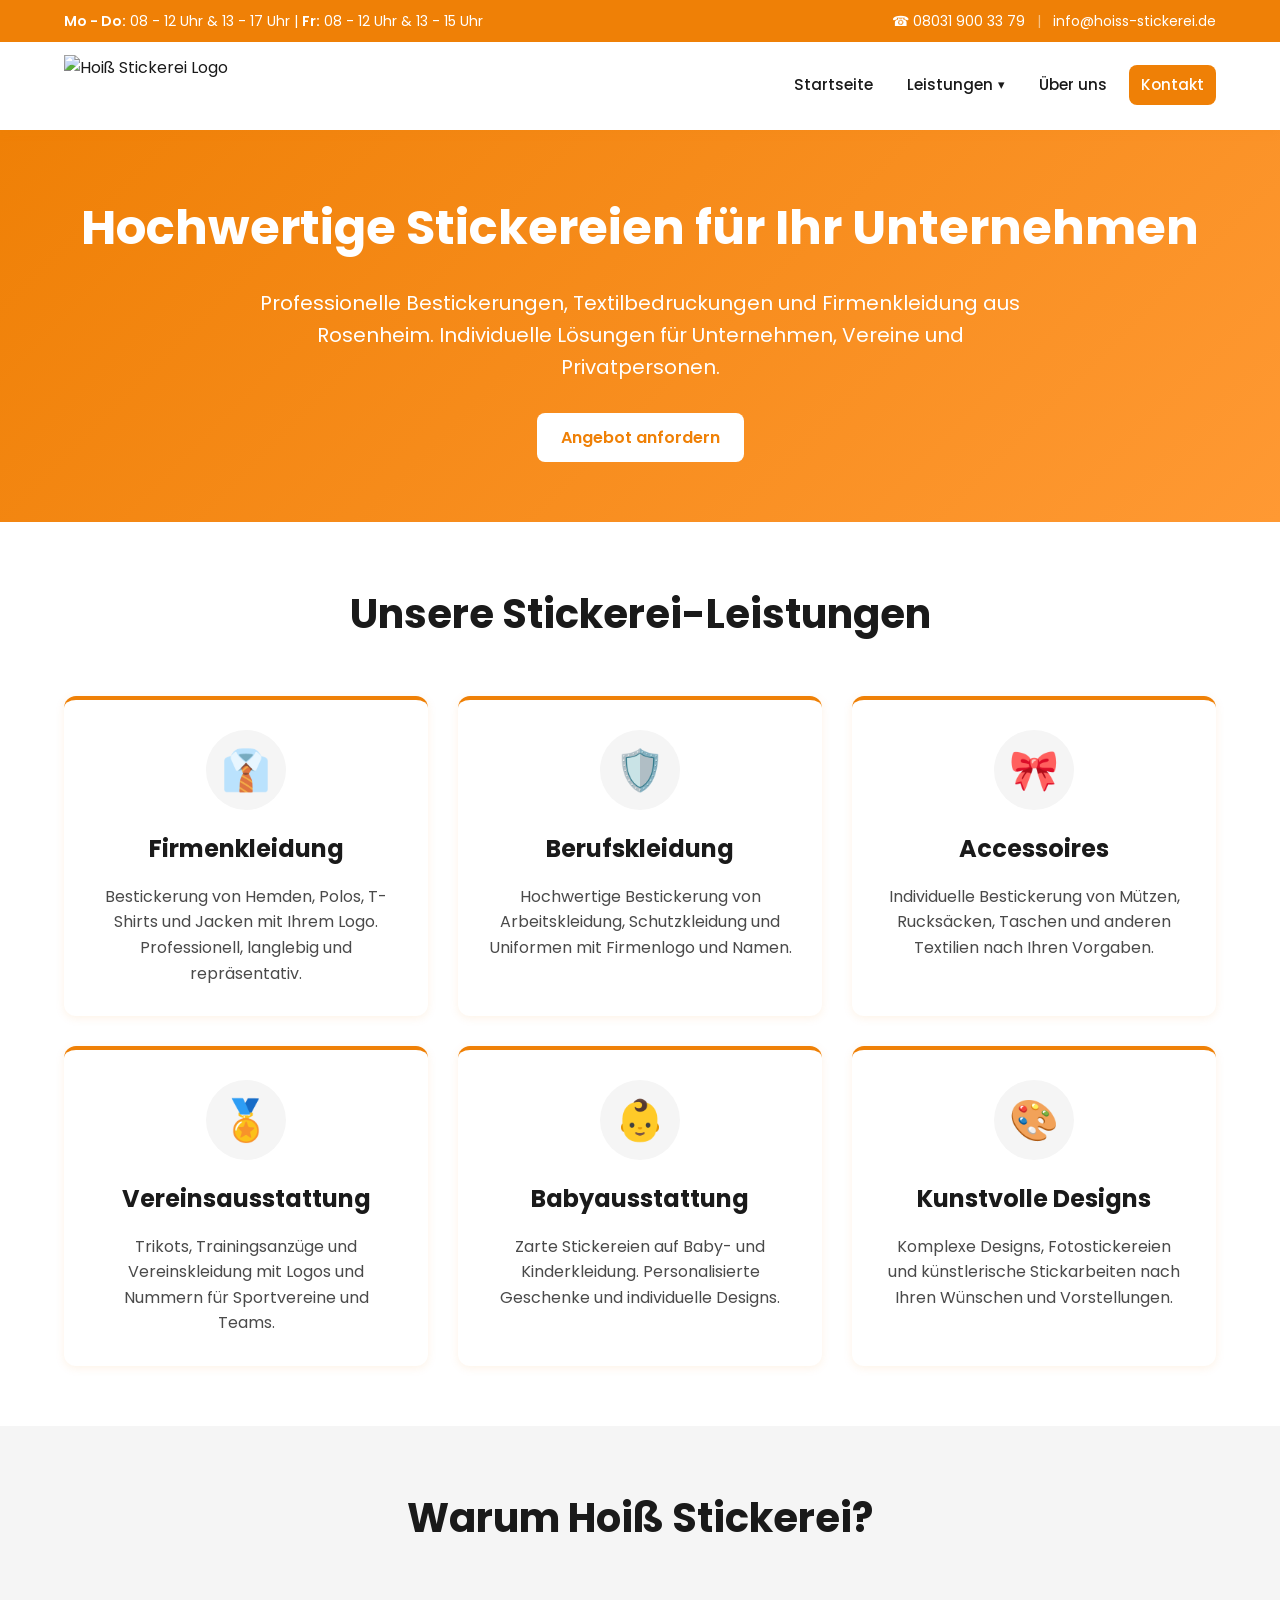
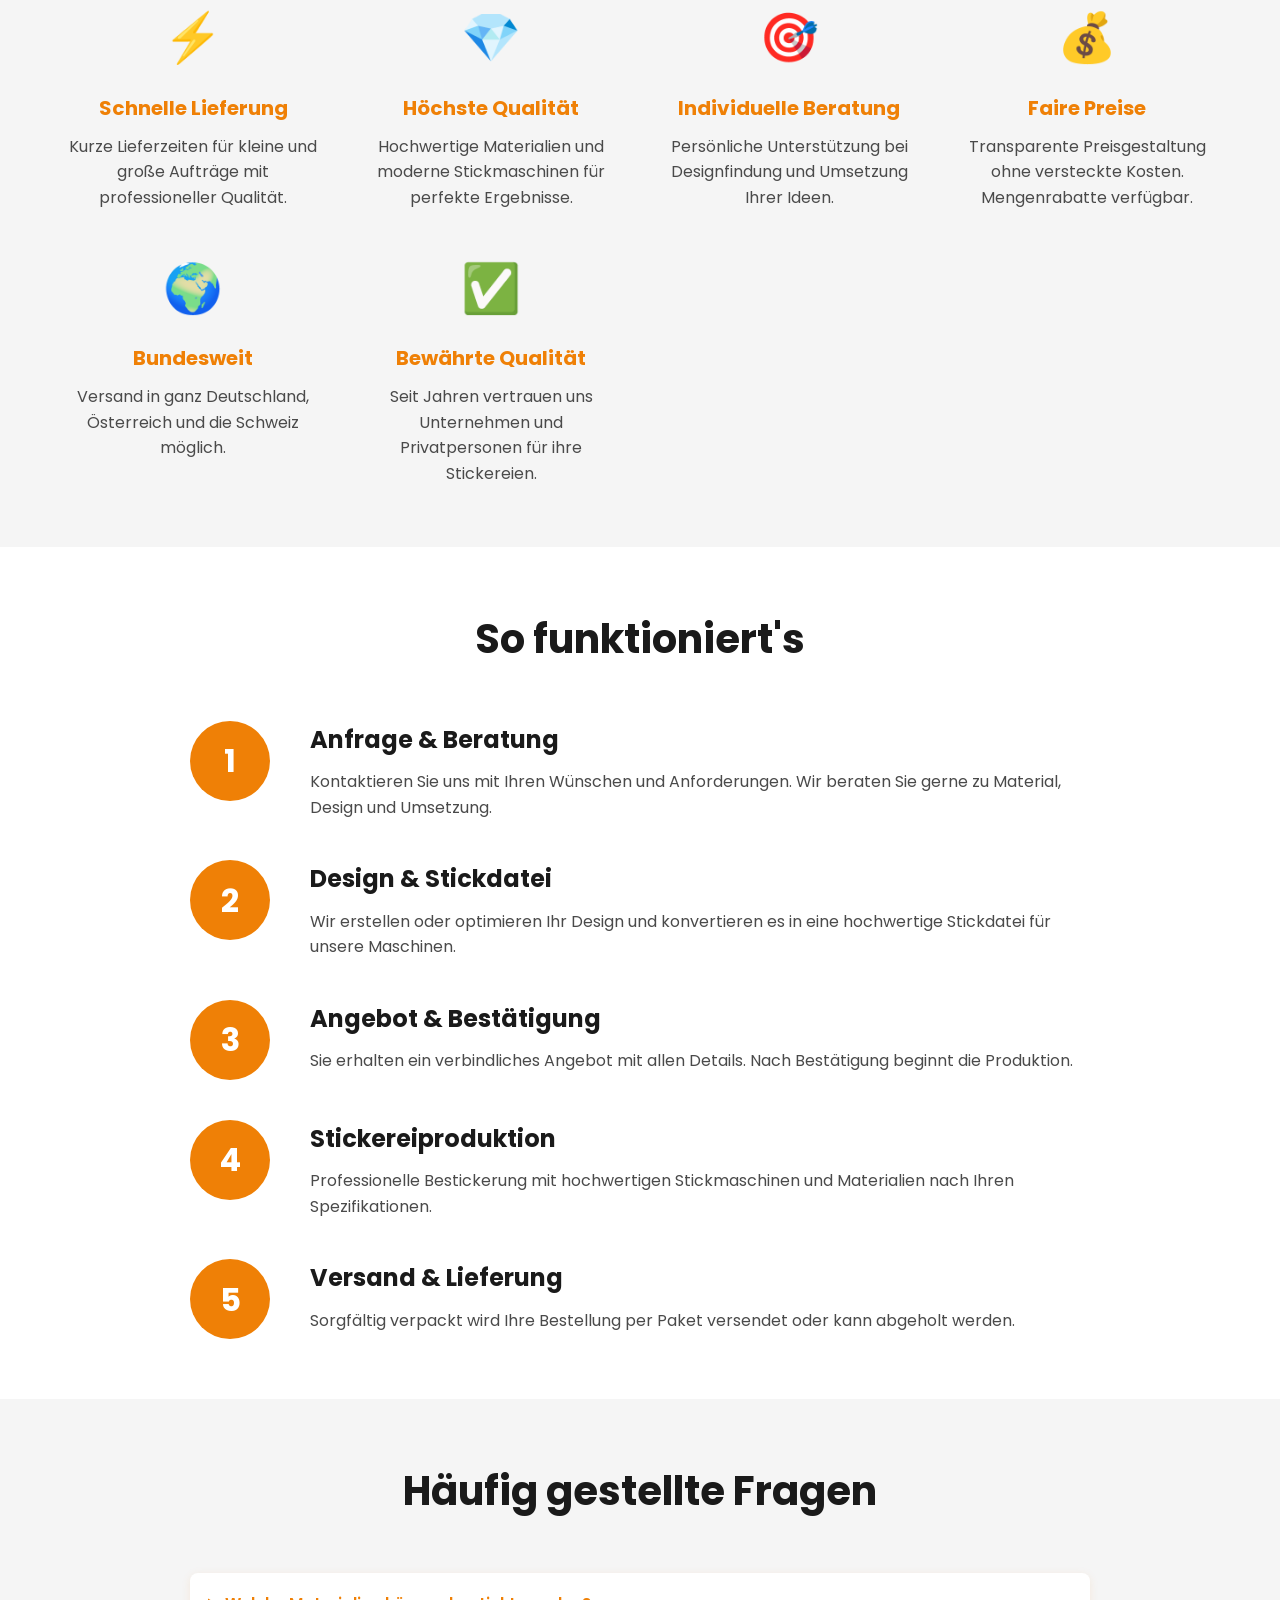
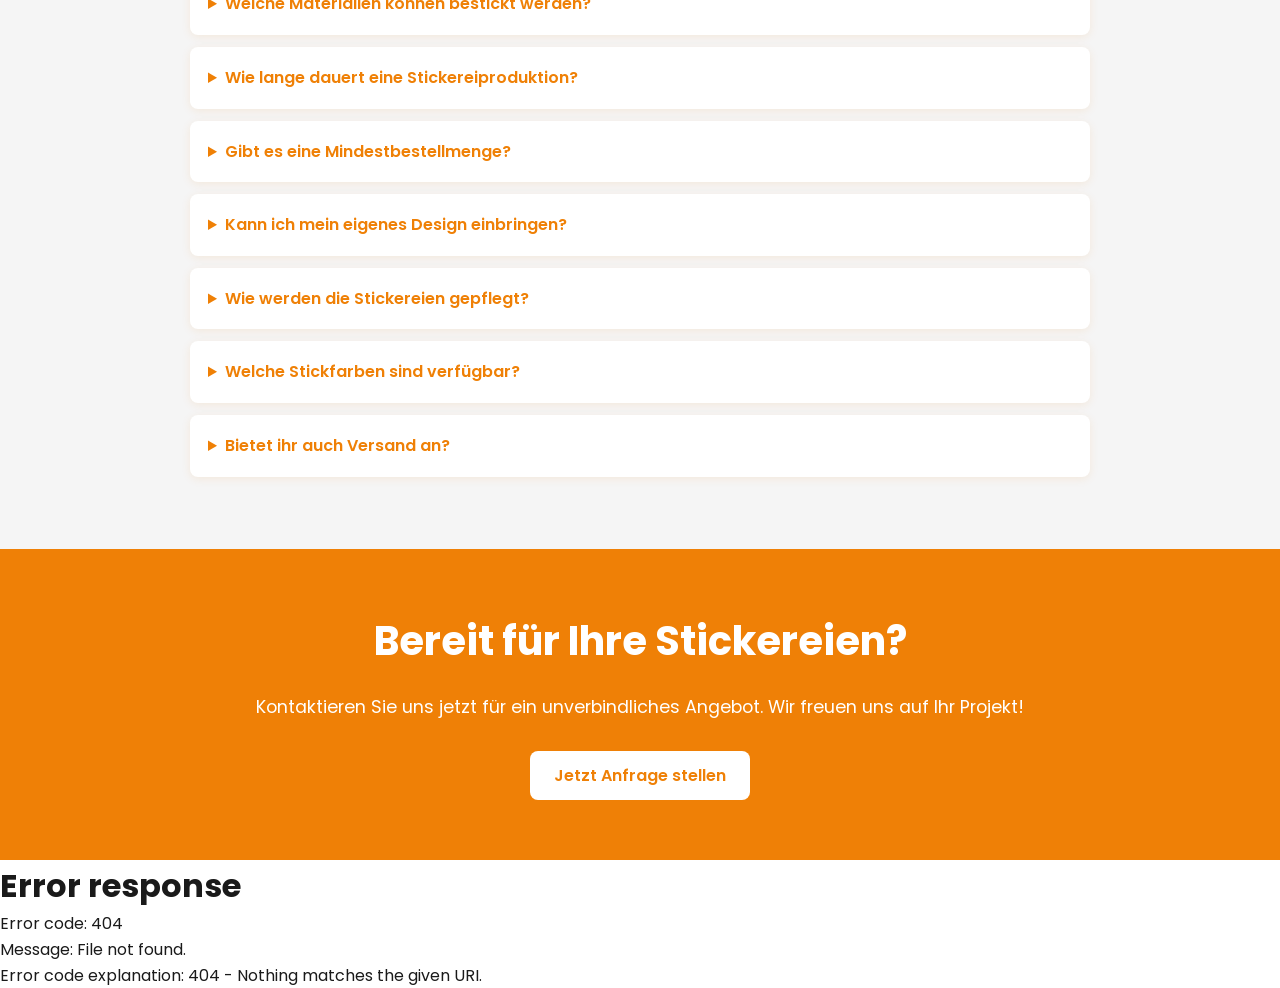
==== index.html @ 477a5ae6 "Add files via upload" ====
<!DOCTYPE html>
<html lang="de">
<head>
    <meta charset="UTF-8">
    <meta name="viewport" content="width=device-width, initial-scale=1.0">
    <meta name="description" content="Hoiß Stickerei - Professionelle Stickereien, Bedruckungen und Textilwerbung in Rosenheim. Individuelle Bestickerungen für Unternehmen, Vereine und Privatpersonen.">
    <meta name="keywords" content="Stickerei, Bestickerung, Textilwerbung, Stickmaschine, Rosenheim, Firmenkleidung, Berufskleidung, Arbeitskleidung">
    <meta name="author" content="Hoiß Stickerei">
    <meta name="robots" content="index, follow">
    <meta property="og:title" content="Hoiß Stickerei - Hochwertige Stickereien und Textilwerbung">
    <meta property="og:description" content="Professionelle Bestickerungen und Textilbedruckungen für Unternehmen und Privatpersonen in Rosenheim.">
    <meta property="og:image" content="https://www.hoiss-stickerei.de/img/og-image.jpg">
    <meta property="og:url" content="https://www.hoiss-stickerei.de/">
    <meta property="og:type" content="website">
    <meta name="twitter:card" content="summary_large_image">
    <meta name="twitter:title" content="Hoiß Stickerei - Hochwertige Stickereien">
    <meta name="twitter:description" content="Professionelle Bestickerungen für Unternehmen und Privatpersonen.">
    <meta name="google-site-verification" content="">
    <title>Hoiß Stickerei - Professionelle Bestickerungen &amp; Textilwerbung | Rosenheim</title>
    <link rel="canonical" href="https://www.hoiss-stickerei.de/">
    <link rel="icon" type="image/x-icon" href="img/favicon.ico">
    <link rel="stylesheet" href="styles.css">
    <link rel="sitemap" type="application/xml" href="sitemap.xml">
    
    <!-- Schema.org Markup -->
    <script type="application/ld+json">
    {
        "@context": "https://schema.org",
        "@type": "LocalBusiness",
        "name": "Hoiß Stickerei",
        "image": "https://www.hoiss-stickerei.de/img/logo.png",
        "description": "Professionelle Stickereien und Textilwerbung in Rosenheim",
        "url": "https://www.hoiss-stickerei.de",
        "telephone": "+498031900337**",
        "address": {
            "@type": "PostalAddress",
            "streetAddress": "Innstraße XX",
            "addressLocality": "Rosenheim",
            "postalCode": "83022",
            "addressCountry": "DE"
        },
        "areaServed": ["DE", "AT", "CH"],
        "priceRange": "$$",
        "openingHoursSpecification": [
            {
                "@type": "OpeningHoursSpecification",
                "dayOfWeek": ["Monday", "Tuesday", "Wednesday", "Thursday"],
                "opens": "08:00",
                "closes": "17:00"
            },
            {
                "@type": "OpeningHoursSpecification",
                "dayOfWeek": "Friday",
                "opens": "08:00",
                "closes": "15:00"
            }
        ]
    }
    </script>
</head>
<body>
    <div id="header-placeholder"></div>

    <main>
        <!-- Hero Section -->
        <section class="hero" style="background: linear-gradient(135deg, var(--color-primary) 0%, #ff9933 100%); color: white; padding: 60px 20px; text-align: center;">
            <div class="container">
                <h1 style="font-size: 3rem; margin-bottom: 20px; font-weight: 700;">Hochwertige Stickereien für Ihr Unternehmen</h1>
                <p style="font-size: 1.25rem; margin-bottom: 30px; max-width: 800px; margin-left: auto; margin-right: auto;">Professionelle Bestickerungen, Textilbedruckungen und Firmenkleidung aus Rosenheim. Individuelle Lösungen für Unternehmen, Vereine und Privatpersonen.</p>
                <a href="/kontakt" class="btn btn-primary btn-large" style="background: white; color: var(--color-primary); border: none;">Angebot anfordern</a>
            </div>
        </section>

        <!-- Leistungen Übersicht -->
        <section class="services-section" style="padding: 60px 20px; background: var(--color-bg-white);">
            <div class="container">
                <h2 class="section-heading" style="text-align: center; margin-bottom: 50px; font-size: 2.5rem;">Unsere Stickerei-Leistungen</h2>
                
                <div style="display: grid; grid-template-columns: repeat(auto-fit, minmax(300px, 1fr)); gap: 30px;">
                    <!-- Service Card 1 -->
                    <div style="background: var(--color-bg-white); padding: 30px; border-radius: var(--radius-lg); box-shadow: var(--shadow-sm); border-top: 4px solid var(--color-primary); text-align: center;">
                        <div style="width: 80px; height: 80px; background: var(--color-bg-light); border-radius: 50%; margin: 0 auto 20px; display: flex; align-items: center; justify-content: center;">
                            <span style="font-size: 2.5rem;">👔</span>
                        </div>
                        <h3 style="font-size: 1.5rem; margin-bottom: 15px; color: var(--color-text-dark);">Firmenkleidung</h3>
                        <p style="color: var(--color-text-medium); line-height: 1.6;">Bestickerung von Hemden, Polos, T-Shirts und Jacken mit Ihrem Logo. Professionell, langlebig und repräsentativ.</p>
                    </div>

                    <!-- Service Card 2 -->
                    <div style="background: var(--color-bg-white); padding: 30px; border-radius: var(--radius-lg); box-shadow: var(--shadow-sm); border-top: 4px solid var(--color-primary); text-align: center;">
                        <div style="width: 80px; height: 80px; background: var(--color-bg-light); border-radius: 50%; margin: 0 auto 20px; display: flex; align-items: center; justify-content: center;">
                            <span style="font-size: 2.5rem;">🛡️</span>
                        </div>
                        <h3 style="font-size: 1.5rem; margin-bottom: 15px; color: var(--color-text-dark);">Berufskleidung</h3>
                        <p style="color: var(--color-text-medium); line-height: 1.6;">Hochwertige Bestickerung von Arbeitskleidung, Schutzkleidung und Uniformen mit Firmenlogo und Namen.</p>
                    </div>

                    <!-- Service Card 3 -->
                    <div style="background: var(--color-bg-white); padding: 30px; border-radius: var(--radius-lg); box-shadow: var(--shadow-sm); border-top: 4px solid var(--color-primary); text-align: center;">
                        <div style="width: 80px; height: 80px; background: var(--color-bg-light); border-radius: 50%; margin: 0 auto 20px; display: flex; align-items: center; justify-content: center;">
                            <span style="font-size: 2.5rem;">🎀</span>
                        </div>
                        <h3 style="font-size: 1.5rem; margin-bottom: 15px; color: var(--color-text-dark);">Accessoires</h3>
                        <p style="color: var(--color-text-medium); line-height: 1.6;">Individuelle Bestickerung von Mützen, Rucksäcken, Taschen und anderen Textilien nach Ihren Vorgaben.</p>
                    </div>

                    <!-- Service Card 4 -->
                    <div style="background: var(--color-bg-white); padding: 30px; border-radius: var(--radius-lg); box-shadow: var(--shadow-sm); border-top: 4px solid var(--color-primary); text-align: center;">
                        <div style="width: 80px; height: 80px; background: var(--color-bg-light); border-radius: 50%; margin: 0 auto 20px; display: flex; align-items: center; justify-content: center;">
                            <span style="font-size: 2.5rem;">🏅</span>
                        </div>
                        <h3 style="font-size: 1.5rem; margin-bottom: 15px; color: var(--color-text-dark);">Vereinsausstattung</h3>
                        <p style="color: var(--color-text-medium); line-height: 1.6;">Trikots, Trainingsanzüge und Vereinskleidung mit Logos und Nummern für Sportvereine und Teams.</p>
                    </div>

                    <!-- Service Card 5 -->
                    <div style="background: var(--color-bg-white); padding: 30px; border-radius: var(--radius-lg); box-shadow: var(--shadow-sm); border-top: 4px solid var(--color-primary); text-align: center;">
                        <div style="width: 80px; height: 80px; background: var(--color-bg-light); border-radius: 50%; margin: 0 auto 20px; display: flex; align-items: center; justify-content: center;">
                            <span style="font-size: 2.5rem;">👶</span>
                        </div>
                        <h3 style="font-size: 1.5rem; margin-bottom: 15px; color: var(--color-text-dark);">Babyausstattung</h3>
                        <p style="color: var(--color-text-medium); line-height: 1.6;">Zarte Stickereien auf Baby- und Kinderkleidung. Personalisierte Geschenke und individuelle Designs.</p>
                    </div>

                    <!-- Service Card 6 -->
                    <div style="background: var(--color-bg-white); padding: 30px; border-radius: var(--radius-lg); box-shadow: var(--shadow-sm); border-top: 4px solid var(--color-primary); text-align: center;">
                        <div style="width: 80px; height: 80px; background: var(--color-bg-light); border-radius: 50%; margin: 0 auto 20px; display: flex; align-items: center; justify-content: center;">
                            <span style="font-size: 2.5rem;">🎨</span>
                        </div>
                        <h3 style="font-size: 1.5rem; margin-bottom: 15px; color: var(--color-text-dark);">Kunstvolle Designs</h3>
                        <p style="color: var(--color-text-medium); line-height: 1.6;">Komplexe Designs, Fotostickereien und künstlerische Stickarbeiten nach Ihren Wünschen und Vorstellungen.</p>
                    </div>
                </div>
            </div>
        </section>

        <!-- Vorteile Section -->
        <section style="padding: 60px 20px; background: var(--color-bg-light);">
            <div class="container">
                <h2 class="section-heading" style="text-align: center; margin-bottom: 50px; font-size: 2.5rem;">Warum Hoiß Stickerei?</h2>
                
                <div style="display: grid; grid-template-columns: repeat(auto-fit, minmax(250px, 1fr)); gap: 40px;">
                    <div style="text-align: center;">
                        <div style="font-size: 3rem; margin-bottom: 15px;">⚡</div>
                        <h3 style="font-size: 1.25rem; margin-bottom: 10px; color: var(--color-primary);">Schnelle Lieferung</h3>
                        <p style="color: var(--color-text-medium);">Kurze Lieferzeiten für kleine und große Aufträge mit professioneller Qualität.</p>
                    </div>
                    
                    <div style="text-align: center;">
                        <div style="font-size: 3rem; margin-bottom: 15px;">💎</div>
                        <h3 style="font-size: 1.25rem; margin-bottom: 10px; color: var(--color-primary);">Höchste Qualität</h3>
                        <p style="color: var(--color-text-medium);">Hochwertige Materialien und moderne Stickmaschinen für perfekte Ergebnisse.</p>
                    </div>
                    
                    <div style="text-align: center;">
                        <div style="font-size: 3rem; margin-bottom: 15px;">🎯</div>
                        <h3 style="font-size: 1.25rem; margin-bottom: 10px; color: var(--color-primary);">Individuelle Beratung</h3>
                        <p style="color: var(--color-text-medium);">Persönliche Unterstützung bei Designfindung und Umsetzung Ihrer Ideen.</p>
                    </div>
                    
                    <div style="text-align: center;">
                        <div style="font-size: 3rem; margin-bottom: 15px;">💰</div>
                        <h3 style="font-size: 1.25rem; margin-bottom: 10px; color: var(--color-primary);">Faire Preise</h3>
                        <p style="color: var(--color-text-medium);">Transparente Preisgestaltung ohne versteckte Kosten. Mengenrabatte verfügbar.</p>
                    </div>
                    
                    <div style="text-align: center;">
                        <div style="font-size: 3rem; margin-bottom: 15px;">🌍</div>
                        <h3 style="font-size: 1.25rem; margin-bottom: 10px; color: var(--color-primary);">Bundesweit</h3>
                        <p style="color: var(--color-text-medium);">Versand in ganz Deutschland, Österreich und die Schweiz möglich.</p>
                    </div>
                    
                    <div style="text-align: center;">
                        <div style="font-size: 3rem; margin-bottom: 15px;">✅</div>
                        <h3 style="font-size: 1.25rem; margin-bottom: 10px; color: var(--color-primary);">Bewährte Qualität</h3>
                        <p style="color: var(--color-text-medium);">Seit Jahren vertrauen uns Unternehmen und Privatpersonen für ihre Stickereien.</p>
                    </div>
                </div>
            </div>
        </section>

        <!-- Prozess / Ablauf -->
        <section style="padding: 60px 20px; background: white;">
            <div class="container">
                <h2 class="section-heading" style="text-align: center; margin-bottom: 50px; font-size: 2.5rem;">So funktioniert's</h2>
                
                <div style="max-width: 900px; margin: 0 auto;">
                    <div style="display: flex; gap: 40px; margin-bottom: 40px; align-items: flex-start;">
                        <div style="min-width: 80px;">
                            <div style="width: 80px; height: 80px; background: var(--color-primary); border-radius: 50%; display: flex; align-items: center; justify-content: center; color: white; font-size: 2rem; font-weight: bold;">1</div>
                        </div>
                        <div>
                            <h3 style="font-size: 1.5rem; margin-bottom: 10px; color: var(--color-text-dark);">Anfrage & Beratung</h3>
                            <p style="color: var(--color-text-medium); line-height: 1.6;">Kontaktieren Sie uns mit Ihren Wünschen und Anforderungen. Wir beraten Sie gerne zu Material, Design und Umsetzung.</p>
                        </div>
                    </div>

                    <div style="display: flex; gap: 40px; margin-bottom: 40px; align-items: flex-start;">
                        <div style="min-width: 80px;">
                            <div style="width: 80px; height: 80px; background: var(--color-primary); border-radius: 50%; display: flex; align-items: center; justify-content: center; color: white; font-size: 2rem; font-weight: bold;">2</div>
                        </div>
                        <div>
                            <h3 style="font-size: 1.5rem; margin-bottom: 10px; color: var(--color-text-dark);">Design & Stickdatei</h3>
                            <p style="color: var(--color-text-medium); line-height: 1.6;">Wir erstellen oder optimieren Ihr Design und konvertieren es in eine hochwertige Stickdatei für unsere Maschinen.</p>
                        </div>
                    </div>

                    <div style="display: flex; gap: 40px; margin-bottom: 40px; align-items: flex-start;">
                        <div style="min-width: 80px;">
                            <div style="width: 80px; height: 80px; background: var(--color-primary); border-radius: 50%; display: flex; align-items: center; justify-content: center; color: white; font-size: 2rem; font-weight: bold;">3</div>
                        </div>
                        <div>
                            <h3 style="font-size: 1.5rem; margin-bottom: 10px; color: var(--color-text-dark);">Angebot & Bestätigung</h3>
                            <p style="color: var(--color-text-medium); line-height: 1.6;">Sie erhalten ein verbindliches Angebot mit allen Details. Nach Bestätigung beginnt die Produktion.</p>
                        </div>
                    </div>

                    <div style="display: flex; gap: 40px; margin-bottom: 40px; align-items: flex-start;">
                        <div style="min-width: 80px;">
                            <div style="width: 80px; height: 80px; background: var(--color-primary); border-radius: 50%; display: flex; align-items: center; justify-content: center; color: white; font-size: 2rem; font-weight: bold;">4</div>
                        </div>
                        <div>
                            <h3 style="font-size: 1.5rem; margin-bottom: 10px; color: var(--color-text-dark);">Stickereiproduktion</h3>
                            <p style="color: var(--color-text-medium); line-height: 1.6;">Professionelle Bestickerung mit hochwertigen Stickmaschinen und Materialien nach Ihren Spezifikationen.</p>
                        </div>
                    </div>

                    <div style="display: flex; gap: 40px; align-items: flex-start;">
                        <div style="min-width: 80px;">
                            <div style="width: 80px; height: 80px; background: var(--color-primary); border-radius: 50%; display: flex; align-items: center; justify-content: center; color: white; font-size: 2rem; font-weight: bold;">5</div>
                        </div>
                        <div>
                            <h3 style="font-size: 1.5rem; margin-bottom: 10px; color: var(--color-text-dark);">Versand & Lieferung</h3>
                            <p style="color: var(--color-text-medium); line-height: 1.6;">Sorgfältig verpackt wird Ihre Bestellung per Paket versendet oder kann abgeholt werden.</p>
                        </div>
                    </div>
                </div>
            </div>
        </section>

        <!-- FAQ Section -->
        <section style="padding: 60px 20px; background: var(--color-bg-light);">
            <div class="container">
                <h2 class="section-heading" style="text-align: center; margin-bottom: 50px; font-size: 2.5rem;">Häufig gestellte Fragen</h2>
                
                <div style="max-width: 900px; margin: 0 auto;">
                    <details style="background: var(--color-bg-white); padding: 18px; margin-bottom: 12px; border-radius: var(--radius-md); box-shadow: var(--shadow-sm); cursor: pointer;">
                        <summary style="font-weight: 600; color: var(--color-primary); cursor: pointer;">Welche Materialien können bestickt werden?</summary>
                        <p style="margin-top: 12px; color: var(--color-text-medium); line-height: 1.6;">
                            Wir besticken fast alle Textilien: Baumwolle, Polyester, Mischgewebe, Fleece, Leder und vieles mehr. Kontaktieren Sie uns, wenn Sie ein spezielles Material haben.
                        </p>
                    </details>

                    <details style="background: var(--color-bg-white); padding: 18px; margin-bottom: 12px; border-radius: var(--radius-md); box-shadow: var(--shadow-sm); cursor: pointer;">
                        <summary style="font-weight: 600; color: var(--color-primary); cursor: pointer;">Wie lange dauert eine Stickereiproduktion?</summary>
                        <p style="margin-top: 12px; color: var(--color-text-medium); line-height: 1.6;">
                            Standard-Aufträge werden meist innerhalb von 5-10 Werktagen umgesetzt. Größere Aufträge mit speziellen Anforderungen können länger dauern. Wir informieren Sie über den genauen Zeitplan.
                        </p>
                    </details>

                    <details style="background: var(--color-bg-white); padding: 18px; margin-bottom: 12px; border-radius: var(--radius-md); box-shadow: var(--shadow-sm); cursor: pointer;">
                        <summary style="font-weight: 600; color: var(--color-primary); cursor: pointer;">Gibt es eine Mindestbestellmenge?</summary>
                        <p style="margin-top: 12px; color: var(--color-text-medium); line-height: 1.6;">
                            Nein, wir besticken auch kleine Aufträge ab 1 Stück. Bei größeren Mengen bieten wir natürlich Mengenrabatte.
                        </p>
                    </details>

                    <details style="background: var(--color-bg-white); padding: 18px; margin-bottom: 12px; border-radius: var(--radius-md); box-shadow: var(--shadow-sm); cursor: pointer;">
                        <summary style="font-weight: 600; color: var(--color-primary); cursor: pointer;">Kann ich mein eigenes Design einbringen?</summary>
                        <p style="margin-top: 12px; color: var(--color-text-medium); line-height: 1.6;">
                            Selbstverständlich! Sie können Ihre eigenen Designs als PNG, JPG oder PDF hochladen. Unser Team überprüft diese auf Stickbarkeit und optimiert sie falls nötig.
                        </p>
                    </details>

                    <details style="background: var(--color-bg-white); padding: 18px; margin-bottom: 12px; border-radius: var(--radius-md); box-shadow: var(--shadow-sm); cursor: pointer;">
                        <summary style="font-weight: 600; color: var(--color-primary); cursor: pointer;">Wie werden die Stickereien gepflegt?</summary>
                        <p style="margin-top: 12px; color: var(--color-text-medium); line-height: 1.6;">
                            Bestickte Kleidung kann normal gewaschen werden (30-40°C). Wir verwenden hochwertige Stickfäden, die langlebig und farbecht sind. Beachten Sie bitte die Pflegeetiketten.
                        </p>
                    </details>

                    <details style="background: var(--color-bg-white); padding: 18px; margin-bottom: 12px; border-radius: var(--radius-md); box-shadow: var(--shadow-sm); cursor: pointer;">
                        <summary style="font-weight: 600; color: var(--color-primary); cursor: pointer;">Welche Stickfarben sind verfügbar?</summary>
                        <p style="margin-top: 12px; color: var(--color-text-medium); line-height: 1.6;">
                            Wir haben eine große Auswahl an Stickfäden in vielen Farben. Genaue Farbmuster finden Sie in unserem Farbkatalog oder fragen Sie einfach an.
                        </p>
                    </details>

                    <details style="background: var(--color-bg-white); padding: 18px; margin-bottom: 12px; border-radius: var(--radius-md); box-shadow: var(--shadow-sm); cursor: pointer;">
                        <summary style="font-weight: 600; color: var(--color-primary); cursor: pointer;">Bietet ihr auch Versand an?</summary>
                        <p style="margin-top: 12px; color: var(--color-text-medium); line-height: 1.6;">
                            Ja, wir versenden bundesweit und auch ins europäische Ausland (Österreich, Schweiz). Die Versandkosten werden bei der Bestellung berechnet.
                        </p>
                    </details>
                </div>
            </div>
        </section>

        <!-- CTA Section -->
        <section style="background: var(--color-primary); color: white; padding: 60px 20px; text-align: center;">
            <div class="container">
                <h2 style="font-size: 2.5rem; margin-bottom: 20px;">Bereit für Ihre Stickereien?</h2>
                <p style="font-size: 1.1rem; margin-bottom: 30px; max-width: 800px; margin-left: auto; margin-right: auto;">Kontaktieren Sie uns jetzt für ein unverbindliches Angebot. Wir freuen uns auf Ihr Projekt!</p>
                <a href="/kontakt" class="btn btn-primary btn-large" style="background: white; color: var(--color-primary); border: none; display: inline-block;">Jetzt Anfrage stellen</a>
            </div>
        </section>
    </main>

    <div id="footer-placeholder"></div>

    <script src="main.js"></script>
</body>
</html>
---- styles.css ----
@import url('cookie-banner.css');
/* ========================================
   HOISS WERBETECHNIK - STYLESHEET (Orange Palette)
   ======================================== */
/* ========================================
   POPPINS FONT - LOCAL HOSTED
   Alle Gewichte: 300, 400, 500, 600, 700
   ======================================== */

/* Poppins Light (300) */
@font-face {
  font-display: swap;
  font-family: 'Poppins';
  font-style: normal;
  font-weight: 300;
  src: url('/fonts/poppins-v24-latin-300.woff2') format('woff2');
}

/* Poppins Regular (400) */
@font-face {
  font-display: swap;
  font-family: 'Poppins';
  font-style: normal;
  font-weight: 400;
  src: url('/fonts/poppins-v24-latin-400.woff2') format('woff2');
}

/* Poppins Medium (500) */
@font-face {
  font-display: swap;
  font-family: 'Poppins';
  font-style: normal;
  font-weight: 500;
  src: url('/fonts/poppins-v24-latin-500.woff2') format('woff2');
}

/* Poppins SemiBold (600) */
@font-face {
  font-display: swap;
  font-family: 'Poppins';
  font-style: normal;
  font-weight: 600;
  src: url('/fonts/poppins-v24-latin-600.woff2') format('woff2');
}

/* Poppins Bold (700) */
@font-face {
  font-display: swap;
  font-family: 'Poppins';
  font-style: normal;
  font-weight: 700;
  src: url('/fonts/poppins-v24-latin-700.woff2') format('woff2');
}
:root {
    /* Farben (Orange) */
    --color-primary: #ef8006;
    --color-primary-dark: #cc6f05;
    --color-primary-light: #ff9a33;
    --color-accent: #ffb347;
    --color-text-dark: #1a1a1a;
    --color-text-medium: #4a4a4a;
    --color-text-light: #6b6b6b;
    --color-bg-white: #ffffff;
    --color-bg-light: #f5f5f5;
    --color-border: #e0e0e0;

    /* Abstände */
    --spacing-xs: 0.5rem;
    --spacing-sm: 0.75rem;
    --spacing-md: 1.5rem;
    --spacing-lg: 2rem;
    --spacing-xl: 3rem;

    /* Typografie */
    --font-primary: 'Poppins', -apple-system, BlinkMacSystemFont, 'Segoe UI', sans-serif;
    --font-size-base: 16px;
    --line-height-base: 1.6;

    /* Übergänge */
    --transition-fast: 0.2s ease;
    --transition-normal: 0.3s ease;

    /* Border Radius */
    --radius-sm: 4px;
    --radius-md: 8px;
    --radius-lg: 12px;

    /* Schatten */
    --shadow-sm: 0 2px 10px rgba(239, 128, 6, 0.1);
    --shadow-md: 0 5px 20px rgba(239, 128, 6, 0.12);
    --shadow-lg: 0 15px 40px rgba(239, 128, 6, 0.18);
}

/* ========================================
   BASIC RESET & DEFAULTS
   ======================================== */

*, *::before, *::after {
    margin: 0;
    padding: 0;
    box-sizing: border-box;
}

html {
    scroll-behavior: smooth;
    font-size: var(--font-size-base);
}

body {
    font-family: var(--font-primary);
    color: var(--color-text-dark);
    line-height: var(--line-height-base);
    background-color: var(--color-bg-white);
    overflow-x: hidden;
    padding-top: 130px; /* Top-Bar (~40px) + Header (~90px) */
}

.hero-section {
    margin-top: 0 !important;
    padding-top: 0;
    position: relative;
}

img {
    max-width: 100%;
    height: auto;
    display: block;
}

a {
    text-decoration: none;
    color: inherit;
    transition: color var(--transition-fast);
}

.container {
    width: 100%;
    max-width: 1200px;
    margin: 0 auto;
    padding: 0 var(--spacing-md);
}
.site-header .container,
.top-bar .container {
    padding-top: 0;
    padding-bottom: 0;
}

.skip-link {
    position: absolute;
    top: -100px;
    left: 0;
    background: var(--color-primary);
    color: white;
    padding: var(--spacing-sm);
    z-index: 10000;
}

.skip-link:focus {
    top: 0;
}
/* ========================================
   TOP BAR
   ======================================== */

.top-bar {
    background: var(--color-primary);
    color: white;
    font-size: 0.875rem;
    padding: 10px 0;
    width: 100%;
    position: fixed;
    top: 0;
    left: 0;
    right: 0;
    z-index: 1001;
}

.top-bar-content {
    display: flex;
    justify-content: space-between;
    align-items: center;
    gap: var(--spacing-md);
}

.top-bar-text {
    line-height: 1.2;
}

.top-bar-text strong {
    font-weight: 600;
}

.top-bar-contact {
    display: flex;
    align-items: center;
    gap: var(--spacing-sm);
}

.top-bar-separator {
    color: rgba(255, 255, 255, 0.5);
}

.top-bar-link {
    color: white;
    text-decoration: none;
    transition: opacity var(--transition-fast);
}

.top-bar-link:hover {
    opacity: 0.8;
}

/* ========================================
   HEADER & NAVIGATION
   ======================================== */

.site-header {
    background: var(--color-bg-white);
    box-shadow: var(--shadow-sm);
    position: fixed;
    top: 40px; /* Höhe der Top-Bar */
    left: 0;
    right: 0;
    width: 100%;
    z-index: 1000;
}

.site-header.scrolled {
    box-shadow: var(--shadow-md);
}

.main-nav {
    display: flex;
    justify-content: space-between;
    align-items: center;
    padding: 15px var(--spacing-md);
    min-height: 90px;
}
.main-nav ul {
    list-style: none !important;
    padding-left: 0;
}

.logo-link {
    display: flex;
    align-items: center;
}

.logo-img {
    height: 60px;
    width: auto;
}

.nav-toggle {
    display: none;
    flex-direction: column;
    gap: 5px;
    background: transparent;
    border: none;
    cursor: pointer;
    padding: 8px;
}

.nav-toggle-bar {
    width: 25px;
    height: 3px;
    background: var(--color-text-dark);
    border-radius: 2px;
    transition: all var(--transition-normal);
}

.nav-menu {
    display: flex;
    list-style: none;
    gap: 10px;
    align-items: center;
    margin: 0;
    padding: 0;
}

.nav-item {
    position: relative;
}

.nav-link {
    font-weight: 500;
    font-size: 0.95rem;
    color: var(--color-text-dark);
    padding: 8px 12px;
    display: flex;
    align-items: center;
    white-space: nowrap;
    text-decoration: none;
    transition: color var(--transition-fast);
}

.nav-link:hover {
    color: var(--color-primary);
}

/* Dropdown */
.nav-dropdown {
    position: relative;
}

.nav-dropdown-toggle {
    display: flex;
    align-items: center;
    gap: 5px;
}

.dropdown-icon {
    font-size: 0.8rem;
    transition: transform var(--transition-fast);
}

.nav-dropdown:hover .dropdown-icon {
    transform: rotate(180deg);
}

.nav-dropdown-menu {
    position: absolute;
    top: 100%;
    left: 0;
    background: var(--color-bg-white);
    list-style: none;
    padding: 10px 0;
    margin-top: 5px;
    border-radius: var(--radius-md);
    box-shadow: var(--shadow-md);
    opacity: 0;
    visibility: hidden;
    transform: translateY(-10px);
    transition: all var(--transition-normal);
    min-width: 220px;
    z-index: 100;
}

.nav-dropdown:hover .nav-dropdown-menu {
    opacity: 1;
    visibility: visible;
    transform: translateY(0);
}

.nav-dropdown-link {
    display: block;
    padding: 10px 20px;
    color: var(--color-text-dark);
    font-weight: 500;
    text-decoration: none;
    transition: all var(--transition-fast);
}

.nav-dropdown-link:hover {
    background: var(--color-bg-light);
    color: var(--color-primary);
}

.external-icon {
    font-size: 0.8rem;
    margin-left: 3px;
}

.nav-link-cta {
    background: var(--color-primary);
    color: white !important;
    border-radius: var(--radius-md);
}

.nav-link-cta:hover {
    background: var(--color-primary-dark);
}

/* ========================================
   RESPONSIVE NAVIGATION
   ======================================== */

@media (max-width: 992px) {
    .top-bar-content {
        flex-direction: column;
        gap: 5px;
        padding: 5px 0;
    }

    .top-bar {
        font-size: 0.75rem;
        padding: 8px 0;
    }

    .site-header {
        top: 50px; /* Top-Bar ist höher auf Tablet */
    }

    .nav-toggle {
        display: flex;
    }

    .nav-menu {
        position: fixed;
        top: 140px; /* Top-Bar (50px) + Header (90px) */
        left: -100%;
        width: 100%;
        height: calc(100vh - 140px);
        background: var(--color-bg-white);
        flex-direction: column;
        align-items: flex-start;
        padding: 20px;
        gap: 0;
        transition: left var(--transition-normal);
        overflow-y: auto;
        box-shadow: var(--shadow-lg);
    }

    .nav-menu.active {
        left: 0;
    }

    .nav-item {
        width: 100%;
        border-bottom: 1px solid var(--color-border);
        padding: 10px 0;
    }

    .nav-link {
        width: 100%;
        font-size: 1.1rem;
    }

    .nav-dropdown-menu {
        position: static;
        opacity: 1;
        visibility: visible;
        transform: none;
        box-shadow: none;
        background: var(--color-bg-light);
        margin-top: 10px;
        max-height: 0;
        overflow: hidden;
        transition: max-height var(--transition-normal);
    }

    .nav-dropdown-toggle[aria-expanded="true"] + .nav-dropdown-menu {
        max-height: 500px;
    }

    .nav-toggle.active .nav-toggle-bar:nth-child(1) {
        transform: rotate(45deg) translate(7px, 7px);
    }

    .nav-toggle.active .nav-toggle-bar:nth-child(2) {
        opacity: 0;
    }

    .nav-toggle.active .nav-toggle-bar:nth-child(3) {
        transform: rotate(-45deg) translate(7px, -7px);
    }
}

@media (max-width: 576px) {
    .top-bar-text {
        display: none;
    }

    .top-bar-contact a[href^="mailto"],
    .top-bar-separator {
        display: none;
    }

    .top-bar {
        padding: 8px 0;
    }

    .site-header {
        top: 32px; /* Top-Bar ist schmaler (nur Telefon) */
    }

    .logo-img {
        height: 50px;
    }

    .nav-menu {
        top: 122px; /* Top-Bar (32px) + Header (90px) */
        height: calc(100vh - 122px);
    }
}

/* ========================================
   HERO SECTION
   ======================================== */

.hero-section {
    position: relative;
    min-height: 75vh;
    display: flex;
    align-items: center;
    justify-content: center;
    margin-top: 100px; /* Angepasst von 80px auf 100px */
    overflow: hidden;
    background: linear-gradient(135deg, var(--color-primary) 0%, var(--color-primary-dark) 100%);
}

.hero-bg {
    position: absolute;
    top: 0;
    left: 0;
    width: 100%;
    height: 100%;
    object-fit: cover;
    z-index: 0;
}

.hero-section::before {
    content: '';
    position: absolute;
    inset: 0;
    background-image: radial-gradient(circle at 20% 50%, rgba(255,255,255,0.1) 0%, transparent 50%),
                      radial-gradient(circle at 80% 80%, rgba(255,255,255,0.1) 0%, transparent 50%);
    animation: float 20s ease-in-out infinite;
    z-index: 1;
}

@keyframes float {
    0%, 100% { transform: translate(0, 0); }
    50% { transform: translate(20px, 20px); }
}

.hero-overlay {
    position: absolute;
    inset: 0;
    background: rgba(0, 0, 0, 0.5);
    z-index: 1;
}

.hero-content {
    position: relative;
    z-index: 2;
    text-align: center;
    color: white;
    padding: var(--spacing-md);
}

.hero-title {
    font-size: clamp(1.6rem, 5vw, 3.6rem); /* Mindestgröße von 2.2rem auf 1.6rem reduziert */
    font-weight: 700;
    margin-bottom: var(--spacing-xs);
    text-shadow: 2px 2px 8px rgba(0, 0, 0, 0.5);
    word-wrap: break-word; /* Backup falls doch zu lang */
    overflow-wrap: break-word;
}

.hero-subtitle {
    font-size: clamp(0.95rem, 2.5vw, 1.6rem); /* Mindestgröße von 1.1rem auf 0.95rem reduziert */
    font-weight: 300;
    margin-bottom: var(--spacing-lg);
    text-shadow: 1px 1px 6px rgba(0, 0, 0, 0.5);
    word-wrap: break-word;
    overflow-wrap: break-word;
}

.hero-content {
    position: relative;
    z-index: 2;
    text-align: center;
    color: white;
    padding: var(--spacing-md) var(--spacing-lg); /* Mehr seitliches Padding */
}

@media (max-width: 380px) {
    .hero-title {
        font-size: clamp(1.4rem, 5vw, 3.6rem); /* Noch kleiner auf sehr schmalen Displays */
    }

    .hero-content {
        padding: var(--spacing-sm) var(--spacing-md);
    }
}

/* ========================================
   BUTTONS
   ======================================== */

.btn {
    display: inline-block;
    padding: var(--spacing-sm) var(--spacing-md);
    font-weight: 600;
    font-size: 1rem;
    border-radius: var(--radius-md);
    cursor: pointer;
    transition: all var(--transition-normal);
    border: 2px solid transparent;
    text-align: center;
}

.btn-primary {
    background: var(--color-bg-white);
    color: var(--color-primary);
}

.btn-primary:hover {
    background: var(--color-accent);
    color: var(--color-bg-white);
    border-color: var(--color-accent);
    transform: translateY(-2px);
    box-shadow: 0 10px 30px rgba(0, 0, 0, 0.25);
}

.btn-full {
    width: 100%;
}

/* ========================================
   SECTION HEADINGS
   ======================================== */

.section-heading {
    font-size: clamp(1.4rem, 3vw, 2.5rem);
    font-weight: 700;
    color: var(--color-text-dark);
    margin-bottom: var(--spacing-md);
    word-wrap: break-word;
    overflow-wrap: break-word;
}

.section-subheading {
    font-size: clamp(1rem, 2vw, 1.6rem); /* Statt 1.2rem */
    font-weight: 600;
    color: var(--color-primary);
    margin-bottom: var(--spacing-sm);
    word-wrap: break-word;
    overflow-wrap: break-word;
}

/* Größerer Abstand nach "Unsere Leistungen" */
.section-heading-spacing {
    margin-bottom: var(--spacing-lg);
}

/* ========================================
   SERVICES
   ======================================== */

.services-section {
    padding: var(--spacing-xl) 0;
    background: var(--color-bg-white);
}

.services-grid {
    display: grid;
    grid-template-columns: repeat(auto-fit, minmax(300px, 1fr));
    gap: var(--spacing-md);
    margin-top: var(--spacing-md);
}

.service-card {
    background: var(--color-bg-white);
    border-radius: var(--radius-lg);
    box-shadow: var(--shadow-md);
    transition: all var(--transition-normal);
    border: 1px solid var(--color-border);
    overflow: hidden;
}

.service-card:hover {
    transform: translateY(-8px);
    box-shadow: var(--shadow-lg);
    border-color: var(--color-primary);
}

.service-image {
    width: 100%;
    height: 220px;
    object-fit: cover;
}

.service-content {
    padding: var(--spacing-md);
    text-align: center;
}

.service-title {
    font-size: clamp(1.1rem, 2.5vw, 1.3rem); /* Responsive */
    font-weight: 600;
    color: var(--color-text-dark);
    margin-bottom: var(--spacing-xs);
    line-height: 1.25;
    word-wrap: break-word;
    overflow-wrap: break-word;
}
}

.service-description {
    color: var(--color-text-medium);
    margin-bottom: var(--spacing-sm);
    line-height: 1.6;
    text-align: left;
}

.service-link {
    color: var(--color-primary);
    font-weight: 600;
    display: inline-flex;
    align-items: center;
    gap: 5px;
}

.service-link:hover {
    gap: 10px;
    color: var(--color-accent);
}

/* ========================================
   ABOUT - LINKSBÜNDIG ÜBER GESAMTE BREITE
   ======================================== */

.about-section {
    padding: var(--spacing-xl) 0;
    background: var(--color-bg-light);
}

/* Linksbündige Überschriften */
.about-heading-left {
    text-align: left;
}

.about-subheading-left {
    text-align: left;
}

/* Text über gesamte Breite, linksbündig */
.about-text-full {
    width: 100%;
    max-width: 100%;
    text-align: left;
}

.about-text-full p {
    color: var(--color-text-medium);
    margin-bottom: var(--spacing-sm);
    font-size: 1rem;
    line-height: 1.7;
}

/* Features */
.about-features {
    display: grid;
    grid-template-columns: repeat(auto-fit, minmax(280px, 1fr));
    gap: var(--spacing-md);
    margin-top: var(--spacing-lg);
}

.feature-box {
    display: flex;
    gap: var(--spacing-sm);
    align-items: flex-start;
    background: var(--color-bg-white);
    padding: var(--spacing-md);
    border-radius: var(--radius-md);
    box-shadow: var(--shadow-sm);
    transition: all var(--transition-normal);
}

.feature-box:hover {
    transform: translateX(6px);
    box-shadow: var(--shadow-md);
}

.feature-icon {
    width: 40px;
    height: 40px;
    background: linear-gradient(135deg, var(--color-primary), var(--color-accent));
    color: white;
    border-radius: 50%;
    display: flex;
    align-items: center;
    justify-content: center;
    font-weight: 700;
    font-size: 1.1rem;
    flex-shrink: 0;
}

.feature-icon-svg {
    width: 60px;
    height: 60px;
    background: var(--color-primary);
    color: white;
    border-radius: 50%;
    display: flex;
    align-items: center;
    justify-content: center;
    flex-shrink: 0;
}



.feature-title {
    font-size: 1.1rem;
    font-weight: 600;
    color: var(--color-text-dark);
    margin-bottom: var(--spacing-xs);
}

.feature-text {
    color: var(--color-text-medium);
    font-size: 0.95rem;
}

/* ========================================
   GALLERY - LINKSBÜNDIG
   ======================================== */

.gallery-section {
    padding: var(--spacing-xl) 0;
    background: var(--color-bg-white);
}

/* Linksbündige Überschrift */
.gallery-heading-left {
    text-align: left;
}

.gallery-intro {
    color: var(--color-text-medium);
    font-size: 1.05rem;
    margin-bottom: var(--spacing-lg);
}

/* Linksbündiger Intro-Text */
.gallery-intro-left {
    text-align: left;
}

.gallery-grid {
    display: grid;
    grid-template-columns: repeat(auto-fit, minmax(300px, 1fr));
    gap: var(--spacing-md);
}

.gallery-item {
    position: relative;
    overflow: hidden;
    border-radius: var(--radius-lg);
    box-shadow: var(--shadow-md);
    transition: all var(--transition-normal);
}

.gallery-item:hover {
    transform: translateY(-4px);
    box-shadow: var(--shadow-lg);
}

.gallery-img {
    width: 100%;
    height: 300px;
    object-fit: cover;
    transition: transform var(--transition-normal);
}

.gallery-item:hover .gallery-img {
    transform: scale(1.04);
}

/* ========================================
   SERVICES DETAIL
   ======================================== */

.services-detail-section {
    padding: var(--spacing-xl) 0;
    background: var(--color-bg-light);
}

/* Größerer Abstand vor der Section */
.services-detail-spacing {
    padding-top: calc(var(--spacing-xl) + var(--spacing-lg));
}

.services-list {
    display: grid;
    grid-template-columns: repeat(auto-fit, minmax(280px, 1fr));
    gap: var(--spacing-md);
}

.service-item {
    background: var(--color-bg-white);
    padding: var(--spacing-md);
    border-radius: var(--radius-md);
    border-left: 4px solid var(--color-primary);
    transition: all var(--transition-normal);
}

.service-item:hover {
    box-shadow: var(--shadow-md);
    transform: translateX(5px);
    border-left-width: 6px;
}

.service-item-title {
    font-size: 1.15rem;
    font-weight: 600;
    color: var(--color-primary);
    margin-bottom: var(--spacing-xs);
}

.service-item-title a {
    color: var(--color-primary);
}

.service-item-title a:hover {
    color: var(--color-accent);
}

.service-item-text {
    color: var(--color-text-medium);
    font-size: 0.95rem;
}

/* Regionen-Info mit größeren Abständen davor */
.region-info {
    margin-top: calc(var(--spacing-xl) + var(--spacing-md));
    padding-top: var(--spacing-lg);
    border-top: 1px solid var(--color-border);
}

/* ========================================
   CONTACT
   ======================================== */

.contact-section {
    padding: var(--spacing-xl) 0;
    background: var(--color-bg-white);
}

.contact-grid {
    display: grid;
    grid-template-columns: 1fr 1fr;
    gap: var(--spacing-lg);
    margin-top: var(--spacing-lg);
}

.contact-heading {
    font-size: 1.7rem;
    font-weight: 700;
    color: var(--color-text-dark);
    margin-bottom: var(--spacing-xs);
}

.contact-subheading {
    font-size: 1.15rem;
    font-weight: 600;
    color: var(--color-primary);
    margin-bottom: var(--spacing-md);
}

.contact-details {
    display: flex;
    flex-direction: column;
    gap: var(--spacing-md);
}

.contact-label {
    font-size: 1rem;
    font-weight: 600;
    color: var(--color-text-dark);
    margin-bottom: var(--spacing-xs);
}

.contact-value {
    color: var(--color-text-medium);
    line-height: 1.6;
}

.contact-value a {
    color: var(--color-primary);
}

.contact-value a:hover {
    color: var(--color-accent);
}

/* Contact Form */
.contact-form {
    display: flex;
    flex-direction: column;
    gap: var(--spacing-sm);
}

.form-group {
    display: flex;
    flex-direction: column;
}

.form-label {
    font-size: 0.9rem;
    font-weight: 500;
    color: var(--color-text-dark);
    margin-bottom: 0.35rem;
}

.required {
    color: var(--color-primary);
}

.form-input,
.form-textarea {
    padding: var(--spacing-xs) var(--spacing-sm);
    border: 1px solid var(--color-border);
    border-radius: var(--radius-sm);
    font-family: var(--font-primary);
    font-size: 0.95rem;
    transition: border-color var(--transition-fast);
}

.form-input:focus,
.form-textarea:focus {
    outline: none;
    border-color: var(--color-primary);
    box-shadow: 0 0 0 3px rgba(239, 128, 6, 0.1);
}

.form-checkbox-label {
    display: flex;
    align-items: flex-start;
    gap: var(--spacing-xs);
    font-size: 0.9rem;
    color: var(--color-text-medium);
    cursor: pointer;
}

.form-checkbox {
    margin-top: 3px;
    cursor: pointer;
}
.captcha-question {
    background-color: #f0f0f0;
    padding: 12px;
    border-radius: 4px;
    margin-bottom: 8px;
    font-weight: bold;
    color: var(--color-primary);
}
/* ========================================
   FOOTER STYLING
   ======================================== */

.site-footer {
    background: var(--color-text-dark);
    color: #ffffff;
    padding: var(--spacing-xl) 0 var(--spacing-md);
    /* margin-top: var(--spacing-xl); ← Entfernt! */
}

.footer-content {
    display: grid;
    grid-template-columns: 1.3fr 1fr 1fr; /* Ausgewogene Verteilung */
    gap: var(--spacing-xl);
    margin-bottom: var(--spacing-lg);
    align-items: start; /* Alle Spalten beginnen oben */
}

/* Footer Logo Spalte */
.footer-col-logo {
    padding-right: var(--spacing-sm);
}

.footer-logo {
    max-width: 220px;
    height: auto;
    margin-bottom: var(--spacing-md);
    filter: brightness(0) invert(1); /* Macht dunkle Logos weiß */
}

/* Falls Logo bereits hell ist: */
.footer-logo.light {
    filter: none;
}

.footer-col h4 {
    color: var(--color-primary);
    font-size: 1rem;
    font-weight: 600;
    margin-bottom: var(--spacing-md);
    text-transform: uppercase;
    letter-spacing: 0.5px;
    border-bottom: 2px solid var(--color-primary);
    padding-bottom: var(--spacing-xs);
    display: inline-block;
}

.footer-col p {
    color: #cccccc;
    line-height: 1.7;
    margin-bottom: var(--spacing-sm);
    font-size: 0.9rem;
}

.footer-col ul {
    list-style: none;
    padding: 0;
    margin: 0;
}

.footer-col ul li {
    margin-bottom: var(--spacing-xs);
    color: #cccccc;
    line-height: 1.8;
    font-size: 0.9rem;
}

.footer-col ul li strong {
    color: #ffffff;
}

.footer-col ul li a {
    color: #cccccc;
    text-decoration: none;
    transition: all var(--transition-fast);
    display: inline-block;
}

.footer-col ul li a:hover {
    color: var(--color-primary);
    padding-left: 5px;
}

.footer-bottom {
    border-top: 1px solid rgba(255, 255, 255, 0.1);
    padding-top: var(--spacing-md);
    text-align: center;
    color: #999999;
    font-size: 0.85rem;
}

/* Responsive Footer */
@media (max-width: 1200px) {
    .footer-content {
        grid-template-columns: 1.2fr 1fr 1fr; /* 3 Spalten */
        gap: var(--spacing-lg);
    }

    /* Rechtliches in die zweite Zeile */
    .footer-col:last-child {
        grid-column: 1 / -1;
        display: flex;
        justify-content: center;
        text-align: center;
    }

    .footer-col:last-child ul {
        display: flex;
        gap: var(--spacing-lg);
    }

    .footer-col:last-child h4 {
        display: none;
    }
}

/* Responsive Footer */
@media (max-width: 1200px) {
    .footer-content {
        grid-template-columns: 1.2fr 1fr 1fr; /* 3 Spalten */
        gap: var(--spacing-lg);
    }

    /* Rechtliches in die zweite Zeile */
    .footer-col:last-child {
        grid-column: 1 / -1;
        display: flex;
        justify-content: center;
        text-align: center;
    }

    .footer-col:last-child ul {
        display: flex;
        gap: var(--spacing-lg);
    }

    .footer-col:last-child h4 {
        display: none;
    }
}

@media (max-width: 768px) {
    .footer-content {
        grid-template-columns: 1fr 1fr; /* 2 Spalten */
        gap: var(--spacing-lg);
    }

    .footer-col-logo {
        grid-column: 1 / -1; /* Logo nimmt volle Breite */
        text-align: center;
        padding-right: 0;
    }

    .footer-logo {
        max-width: 200px;
        margin: 0 auto var(--spacing-md);
    }

    /* Leistungen auf Tablet/Mobile ausblenden */
    .footer-col:nth-child(2) {
        display: none;
    }

    /* Kontakt & Rechtliches nebeneinander */
    .footer-col:nth-child(3) {
        grid-column: 1;
    }

    .footer-col:last-child {
        grid-column: 2;
        text-align: left;
    }

    .footer-col:last-child ul {
        display: block;
    }
}

@media (max-width: 576px) {
    .footer-content {
        grid-template-columns: 1fr; /* 1 Spalte */
        gap: var(--spacing-md);
        text-align: center;
    }

    .site-footer {
        padding: var(--spacing-lg) 0 var(--spacing-md);
    }

    .footer-col h4 {
        font-size: 0.95rem;
        margin: 0 auto var(--spacing-md);
    }

    .footer-logo {
        max-width: 180px;
    }

    /* Leistungen ausgeblendet */
    .footer-col:nth-child(2) {
        display: none;
    }

    /* Kontakt & Rechtliches zentriert untereinander */
    .footer-col:nth-child(3),
    .footer-col:last-child {
        grid-column: 1;
        text-align: center;
    }

    .footer-col ul {
        text-align: center;
    }

    .footer-col:last-child ul {
        flex-direction: column;
        gap: var(--spacing-xs);
    }
}
/* Mobile */
@media (max-width: 768px) {
    .nav-toggle {
        display: flex;
    }

    .nav-menu {
        position: absolute;
        top: 100%;
        left: 0;
        width: 100%;
        background: var(--color-bg-white);
        flex-direction: column;
        padding: var(--spacing-md);
        box-shadow: var(--shadow-md);
        transform: translateY(-100%);
        opacity: 0;
        visibility: hidden;
        transition: all var(--transition-normal);
    }

    .nav-menu.active {
        transform: translateY(0);
        opacity: 1;
        visibility: visible;
    }

    .nav-link::after {
        display: none;
    }

    .contact-grid {
        grid-template-columns: 1fr;
    }

    /* About und Gallery auf Mobile zentriert */
    .about-heading-left,
    .about-subheading-left,
    .gallery-heading-left,
    .gallery-intro-left {
        text-align: center;
    }

    .about-text-full {
        text-align: center;
    }

    /* Logo auf Mobile etwas kleiner */
    .logo-img {
        height: 55px;
    }

    .main-nav {
        min-height: 85px;
    }

    .hero-section {
        margin-top: 85px;
    }
}

@media (max-width: 600px) {
    .footer-section {
        padding: var(--spacing-lg) 0 var(--spacing-md);
    }

    .footer-grid {
        grid-template-columns: 1fr;
        text-align: center;
        gap: var(--spacing-md);
    }

    .footer-logo-column {
        justify-content: center;
    }

    .footer-logo {
        max-width: 220px;
    }

    .footer-hours-column,
    .footer-contact-column {
        text-align: center;
    }

    .footer-bottom {
        flex-direction: column;
        gap: var(--spacing-sm);
        text-align: center;
    }

    .footer-links {
        flex-wrap: wrap;
        justify-content: center;
    }
/* ========================================
   ZUSÄTZLICHE STYLES FÜR UNTERSEITEN
   ======================================== */

/* Kleinere Hero Section für Unterseiten */
.hero-section-small {
    min-height: 50vh;
}

/* Content Section */
.content-section {
    padding: var(--spacing-xl) 0;
    background: var(--color-bg-white);
}

.content-intro {
    max-width: 900px;
    margin: 0 auto var(--spacing-lg);
}

.lead-text {
    font-size: 1.2rem;
    color: var(--color-primary);
    margin-bottom: var(--spacing-md);
}

/* Features Grid für Unterseiten */
.features-grid {
    display: grid;
    grid-template-columns: repeat(auto-fit, minmax(280px, 1fr));
    gap: var(--spacing-md);
    margin-top: var(--spacing-lg);
}

.feature-card {
    background: var(--color-bg-light);
    padding: var(--spacing-lg);
    border-radius: var(--radius-lg);
    text-align: center;
    transition: all var(--transition-normal);
}

.feature-card:hover {
    transform: translateY(-5px);
    box-shadow: var(--shadow-md);
}

.feature-icon-large {
    width: 60px;
    height: 60px;
    background: linear-gradient(135deg, var(--color-primary), var(--color-accent));
    color: white;
    border-radius: 50%;
    display: flex;
    align-items: center;
    justify-content: center;
    font-size: 1.8rem;
    font-weight: 700;
    margin: 0 auto var(--spacing-md);
}

.feature-card-title {
    font-size: 1.2rem;
    font-weight: 600;
    color: var(--color-text-dark);
    margin-bottom: var(--spacing-xs);
}

.feature-card-text {
    color: var(--color-text-medium);
    font-size: 0.95rem;
}

/* Pricing Section */
.pricing-section {
    padding: var(--spacing-xl) 0;
    background: var(--color-bg-light);
}

.pricing-grid {
    display: grid;
    grid-template-columns: repeat(auto-fit, minmax(300px, 1fr));
    gap: var(--spacing-lg);
    margin-top: var(--spacing-lg);
}

.pricing-card {
    background: var(--color-bg-white);
    padding: var(--spacing-lg);
    border-radius: var(--radius-lg);
    box-shadow: var(--shadow-md);
    transition: all var(--transition-normal);
    position: relative;
}

.pricing-card:hover {
    transform: translateY(-8px);
    box-shadow: var(--shadow-lg);
}

.pricing-card-featured {
    border: 2px solid var(--color-primary);
}

.pricing-badge {
    position: absolute;
    top: -12px;
    right: 20px;
    background: var(--color-primary);
    color: white;
    padding: 0.3rem 1rem;
    border-radius: var(--radius-md);
    font-size: 0.85rem;
    font-weight: 600;
}

.pricing-title {
    font-size: 1.5rem;
    font-weight: 700;
    color: var(--color-text-dark);
    margin-bottom: var(--spacing-sm);
}

.pricing-price {
    font-size: 2.5rem;
    font-weight: 700;
    color: var(--color-primary);
    margin-bottom: var(--spacing-md);
}

.pricing-description {
    color: var(--color-text-medium);
    margin-bottom: var(--spacing-md);
    line-height: 1.6;
}

.pricing-features {
    list-style: none;
    padding: 0;
    margin: var(--spacing-md) 0;
}

.pricing-features li {
    padding: 0.5rem 0;
    color: var(--color-text-medium);
    position: relative;
    padding-left: 1.5rem;
}

.pricing-features li::before {
    content: "✓";
    position: absolute;
    left: 0;
    color: var(--color-primary);
    font-weight: 700;
}

.pricing-note {
    font-size: 0.9rem;
    color: var(--color-text-light);
    font-style: italic;
    margin-top: var(--spacing-md);
}

/* Materials Section */
.materials-section {
    padding: var(--spacing-xl) 0;
    background: var(--color-bg-white);
}

.brands-grid {
    display: grid;
    grid-template-columns: repeat(auto-fit, minmin(200px, 1fr));
    gap: var(--spacing-md);
    margin-top: var(--spacing-lg);
}

.brand-card {
    background: var(--color-bg-light);
    padding: var(--spacing-sm);
    border-radius: var(--radius-md);
    text-align: center;
    transition: all var(--transition-normal);
    border: 2px solid transparent;
}

.brand-card:hover {
    border-color: var(--color-primary);
    transform: scale(1.05);
}

.brand-name {
    font-size: 1.3rem;
    font-weight: 700;
    color: var(--color-primary);
    margin: 0;
}

/* Service Info Section */
.service-info-section {
    padding: var(--spacing-xl) 0;
    background: var(--color-bg-light);
}

.service-info-grid {
    display: grid;
    grid-template-columns: repeat(auto-fit, minmax(280px, 1fr));
    gap: var(--spacing-md);
    margin-top: var(--spacing-lg);
}

.service-info-card {
    background: var(--color-bg-white);
    padding: var(--spacing-lg);
    border-radius: var(--radius-lg);
    text-align: center;
    box-shadow: var(--shadow-sm);
    transition: all var(--transition-normal);
}

.service-info-card:hover {
    box-shadow: var(--shadow-md);
    transform: translateY(-5px);
}

.service-info-icon {
    font-size: 3rem;
    margin-bottom: var(--spacing-md);
}

.service-info-title {
    font-size: 1.2rem;
    font-weight: 600;
    color: var(--color-text-dark);
    margin-bottom: var(--spacing-sm);
}

.service-info-text {
    color: var(--color-text-medium);
    line-height: 1.6;
}

/* CTA Section */
.cta-section {
    padding: var(--spacing-xl) 0;
    background: linear-gradient(135deg, var(--color-primary) 0%, var(--color-primary-dark) 100%);
    color: white;
    text-align: center;
}

.cta-content {
    max-width: 700px;
    margin: 0 auto;
}

.cta-title {
	font-size: clamp(1.2rem, 3vw, 2.5rem);
    font-weight: 700;
    margin-bottom: var(--spacing-sm);
    line-height: 1.3;
    word-wrap: break-word;
    overflow-wrap: break-word;
    padding: 0 var(--spacing-sm);
}
	
.cta-text {
    font-size: 1.1rem;
    margin-bottom: var(--spacing-lg);
    opacity: 0.95;
}

.btn-large {
    padding: var(--spacing-md) var(--spacing-lg);
    font-size: 1.1rem;
}

/* ========================================
   2-SPALTEN SERVICE OHNE ICONS
   ======================================== */

.service-two-columns {
    display: grid;
    grid-template-columns: repeat(auto-fit, minmax(400px, 1fr));
    gap: var(--spacing-lg);
    max-width: 1000px;
    margin: var(--spacing-lg) auto 0;
}

.service-column-item {
    background: var(--color-bg-white);
    padding: var(--spacing-lg);
    border-radius: var(--radius-lg);
    box-shadow: var(--shadow-sm);
    transition: all var(--transition-normal);
    border-left: 4px solid var(--color-primary);
}

.service-column-item:hover {
    box-shadow: var(--shadow-md);
    transform: translateX(5px);
}

.service-column-title {
    font-size: 1.3rem;
    font-weight: 600;
    color: var(--color-primary);
    margin-bottom: var(--spacing-sm);
}

.service-column-text {
    color: var(--color-text-medium);
    line-height: 1.7;
}

@media (max-width: 768px) {
    .service-two-columns {
        grid-template-columns: 1fr;
    }
}

/* ========================================
   MATERIAL-PARTNER IN EINER ZEILE (4 SPALTEN)
   ======================================== */

.brands-grid-inline {
    display: grid;
    grid-template-columns: repeat(4, 1fr);
    gap: var(--spacing-sm);
}

.brand-link {
    text-decoration: none;
    color: inherit;
    display: block;
}

.brand-link .brand-card {
    transition: all var(--transition-normal);
}

.brand-link:hover .brand-card {
    border-color: var(--color-primary);
    transform: scale(1.05);
    box-shadow: var(--shadow-md);
}

@media (max-width: 968px) {
    .brands-grid-inline {
        grid-template-columns: repeat(2, 1fr);
        gap: var(--spacing-xs);
    }
}

@media (max-width: 600px) {
    .brands-grid-inline {
        grid-template-columns: 1fr;
        gap: var(--spacing-xs);
    }

    .brand-card {
        padding: var(--spacing-xs);
    }
}

/* ========================================
   FAQ MIT BESSERER STRUKTUR
   ======================================== */

.faq-container {
    max-width: 900px;
    margin: 0 auto;
}

.faq-item {
    background: var(--color-bg-white);
    padding: var(--spacing-lg);
    margin-bottom: var(--spacing-lg);
    border-radius: var(--radius-lg);
    border-left: 5px solid var(--color-primary);
    box-shadow: var(--shadow-md);
    transition: all var(--transition-normal);
}

.faq-item:hover {
    box-shadow: var(--shadow-lg);
    transform: translateX(8px);
    border-left-width: 7px;
}

.faq-question {
    font-size: 1.3rem;
    font-weight: 700;
    color: var(--color-primary);
    margin-bottom: var(--spacing-md);
    line-height: 1.4;
}

.faq-answer-wrapper {
    padding-left: var(--spacing-md);
    border-left: 3px solid var(--color-bg-light);
}

.faq-answer {
    color: var(--color-text-medium);
    line-height: 1.8;
    margin: 0;
    font-size: 1.05rem;
}


/* ==========================
   Intro Grid & Contact Card
   ========================== */
.intro-grid {
  display: grid;
  grid-template-columns: 1fr 380px;
  gap: var(--spacing-lg);
  align-items: center;
  max-width: 1100px;
  margin: 0 auto;
}

.intro-left h2 {
    margin-bottom: var(--spacing-sm);
    word-wrap: break-word;
    overflow-wrap: break-word;
}
	
.intro-left p { margin-bottom: var(--spacing-md); color: var(--color-text-medium); }

.benefits-list { display: grid; grid-template-columns: repeat(2, minmax(120px, 1fr)); gap: 0.5rem; margin-top: var(--spacing-md); }
.benefit { background: rgba(239,128,6,0.08); color: var(--color-text-dark); padding: 0.6rem 0.75rem; border-radius: 8px; font-weight: 600; }

.contact-card {
  background: var(--color-bg-white);
  padding: var(--spacing-lg);
  border-radius: var(--radius-lg);
  box-shadow: var(--shadow-md);
  text-align: center;
  border: 1px solid var(--color-border);
}
.contact-card .phone { font-size: 1.4rem; font-weight: 700; color: var(--color-primary); margin: 0.4rem 0; }
.contact-card .email { color: var(--color-text-medium); margin-bottom: var(--spacing-md); }
.contact-card .small-cta { display:block; margin-top: var(--spacing-sm); }

/* Compact CTA for page bottom */
.cta-compact {
  display:flex; align-items:center; justify-content:space-between; gap:var(--spacing-md); background: linear-gradient(135deg,var(--color-primary),var(--color-primary-dark)); padding: calc(var(--spacing-lg)/1.2); border-radius: var(--radius-lg); color:white; box-shadow: var(--shadow-lg);
}
.cta-compact .cta-text { flex:1; }
.cta-compact .cta-actions { display:flex; gap:0.75rem; }

/* Mobile responsiveness */
@media (max-width: 968px) {
  .intro-grid { grid-template-columns: 1fr; padding: 0 var(--spacing-md); }
  .benefits-list { grid-template-columns: 1fr 1fr; }
  .intro-left { text-align:left; }
}

@media (max-width: 600px) {
  .intro-grid { grid-template-columns: 1fr; }
  .benefits-list { grid-template-columns: 1fr; }
  .cta-compact { flex-direction: column; align-items: stretch; }
}



/* ========================================
   CALL-TO-ACTION SECTION - VERBESSERUNGEN
   ======================================== */

.cta-section {
    background: linear-gradient(135deg, var(--color-primary) 0%, var(--color-primary-dark) 100%);
    padding: var(--spacing-lg) 0;
    text-align: center;
    position: relative;
    overflow: hidden;
}

.cta-section::before {
    content: '';
    position: absolute;
    inset: 0;
    background-image: radial-gradient(circle at 30% 50%, rgba(255,255,255,0.1) 0%, transparent 50%);
    pointer-events: none;
}

.cta-content {
    position: relative;
    z-index: 1;
    max-width: 800px;
    margin: 0 auto;
    padding: 0 var(--spacing-md);
}

.cta-heading {
    font-size: clamp(1.2rem, 3vw, 2rem);
    font-weight: 700;
    color: white;
    margin-bottom: var(--spacing-sm);
    line-height: 1.3;
    word-wrap: break-word;
    overflow-wrap: break-word;
    padding: 0 var(--spacing-sm);
}

.cta-text {
    font-size: clamp(1rem, 2vw, 1.2rem);
    color: rgba(255, 255, 255, 0.95);
    margin-bottom: var(--spacing-md);
    line-height: 1.6;
}

.cta-section .btn {
    font-size: 1.1rem;
    padding: 1rem 2.5rem;
    box-shadow: 0 8px 25px rgba(0, 0, 0, 0.3);
    font-weight: 700;
}

.cta-section .btn-primary {
    background: white;
    color: var(--color-primary);
    border: 3px solid white;
}

.cta-section .btn-primary:hover {
    background: var(--color-accent);
    color: white;
    border-color: white;
    transform: translateY(-4px);
    box-shadow: 0 12px 35px rgba(0, 0, 0, 0.4);
}

/* ========================================
   INTRO-BOX (SERVICEREGIONEN) - VERBESSERUNGEN
   ======================================== */

.intro-box {
    background: linear-gradient(135deg, #ffffff 0%, #e7e8e9 100%);
    padding: var(--spacing-lg);
    border-radius: var(--radius-lg);
    box-shadow: var(--shadow-lg);
    border-left: 6px solid var(--color-primary);
    margin-bottom: var(--spacing-lg);
}

.intro-text {
    font-size: 1.15rem;
    color: var(--color-text-dark);
    line-height: 1.7;
    margin-bottom: var(--spacing-md);
    text-align: center;
    font-weight: 500;
}

.intro-text strong {
    color: var(--color-primary);
    font-weight: 600;
}

.regions-label {
    font-size: 1rem;
    color: var(--color-text-medium);
    margin-bottom: var(--spacing-sm);
    font-weight: 600;
    text-align: center;
}

.regions-badges {
    display: flex;
    flex-wrap: wrap;
    gap: 0.6rem;
    justify-content: center;
}

.region-badge {
    background: var(--color-primary);
    color: white;
    padding: 0.5rem 1.2rem;
    border-radius: 25px;
    font-size: 0.95rem;
    font-weight: 500;
    box-shadow: 0 3px 10px rgba(239, 128, 6, 0.3);
    transition: all var(--transition-fast);
    cursor: default;
}

.region-badge:hover {
    background: var(--color-primary-dark);
    transform: translateY(-2px);
    box-shadow: 0 5px 15px rgba(239, 128, 6, 0.4);
}

/* Mobile Anpassungen */
@media (max-width: 768px) {
    .intro-box {
        padding: var(--spacing-md);
    }

    .intro-text {
        font-size: 1.05rem;
    }

    .region-badge {
        padding: 0.4rem 1rem;
        font-size: 0.9rem;
    }

    .cta-section .btn {
        padding: 0.9rem 2rem;
        font-size: 1rem;
    }
}
	/* ========================================
   HEADER/FOOTER PLACEHOLDER & LOADING
   ======================================== */

#header-placeholder {
    margin: 0;
    padding: 0;
    display: block;
}

#header-placeholder:empty {
    display: none;
}

#footer-placeholder {
    min-height: 200px;
}

#footer-placeholder:empty {
    display: block;
    height: 200px;
    background: var(--color-bg-light);
}

/* Loading Spinner */
.loading-header {
    height: 100px;
    background: var(--color-bg-white);
    display: flex;
    align-items: center;
    justify-content: center;
}

.loading-header::after {
    content: '';
    width: 40px;
    height: 40px;
    border: 4px solid var(--color-bg-light);
    border-top-color: var(--color-primary);
    border-radius: 50%;
    animation: spinner 0.8s linear infinite;
}

@keyframes spinner {
    to { transform: rotate(360deg); }
}

.loading-footer {
    height: 200px;
    background: var(--color-bg-light);
}

/* Dropdown-Toggle Standard-Farbe FIX */
.nav-dropdown-toggle {
    color: var(--color-text-dark);
}

.nav-dropdown-toggle:hover {
    color: var(--color-primary);
}

.nav-dropdown-toggle[aria-expanded="false"] {
    color: var(--color-text-dark);
}
	
/* ========================================
   LIGHTBOX - AM ENDE DER DATEI!
   ======================================== */

.gallery-img {
    cursor: pointer;
    transition: transform 0.3s ease;
}

.gallery-img:hover {
    transform: scale(1.05);
}

#myLightbox {
    display: none;
    position: fixed;
    z-index: 999999 !important;  /* !important falls andere z-index Regeln existieren */
    padding-top: 60px;
    left: 0;
    top: 0;
    width: 100%;
    height: 100%;
    overflow: auto;
    background-color: rgba(0,0,0,0.95);
}

#myLightbox img {
    margin: auto;
    display: block;
    width: auto;
    max-width: 90%;
    max-height: 85vh;
}

.lightbox-close {
    position: absolute;
    top: 20px;
    right: 45px;
    color: #f1f1f1;
    font-size: 50px;
    font-weight: bold;
    cursor: pointer;
    z-index: 1000000 !important;
}

.lightbox-close:hover {
    color: #ef8006;
}
/* =========================================
   SEO & MODERN RESPONSIVE STYLES
   ERGÄNZUNG zu bestehender style.css
   ========================================= */

:root {
    /* Colors */
    --color-primary: #ef8006;
    --color-primary-dark: #d96f04;
    --color-text-dark: #1a1a1a;
    --color-text-light: #666;
    --color-bg-light: #f8f9fa;
    --color-bg-white: #ffffff;
    --color-border: #e0e0e0;
    
    /* Spacing */
    --spacing-xs: 0.5rem;
    --spacing-sm: 1rem;
    --spacing-md: 1.5rem;
    --spacing-lg: 2rem;
    --spacing-xl: 3rem;
    
    /* Typography */
    --font-primary: -apple-system, BlinkMacSystemFont, 'Segoe UI', sans-serif;
    --font-size-h1: 2.5rem;
    --font-size-h2: 2rem;
    --font-size-h3: 1.5rem;
    --font-size-body: 1rem;
    --line-height: 1.6;
    
    /* Radius */
    --radius-sm: 4px;
    --radius-md: 8px;
    --radius-lg: 12px;
    
    /* Transitions */
    --transition-fast: 0.2s ease;
    --transition-normal: 0.3s ease;
    --transition-slow: 0.5s ease;
}

/* ========== HERO SECTION ========== */
.hero-section {
    background: linear-gradient(135deg, #1a1a1a 0%, #333 100%);
    color: white;
    padding: var(--spacing-xl) var(--spacing-md);
    text-align: center;
}

.hero-content {
    max-width: 700px;
    margin: 0 auto;
}

.hero-title {
    font-size: var(--font-size-h1);
    line-height: 1.2;
    margin-bottom: var(--spacing-md);
    font-weight: 700;
}

.hero-subtitle {
    font-size: 1.25rem;
    margin-bottom: var(--spacing-lg);
    opacity: 0.95;
    line-height: var(--line-height);
}

.hero-buttons {
    display: flex;
    gap: var(--spacing-md);
    justify-content: center;
    flex-wrap: wrap;
}

/* Mobile Hero */
@media (max-width: 768px) {
    .hero-title {
        font-size: 1.75rem;
    }
    .hero-subtitle {
        font-size: 1rem;
    }
}

/* ========== BUTTONS ========== */
.btn {
    display: inline-block;
    padding: 0.75rem 1.5rem;
    border-radius: var(--radius-md);
    text-decoration: none;
    font-weight: 600;
    border: 2px solid transparent;
    cursor: pointer;
    transition: all var(--transition-normal);
    text-align: center;
    min-height: 44px;
    min-width: 44px;
    display: inline-flex;
    align-items: center;
    justify-content: center;
}

.btn-primary {
    background-color: var(--color-primary);
    color: white;
}

.btn-primary:hover {
    background-color: var(--color-primary-dark);
    transform: translateY(-2px);
    box-shadow: 0 4px 12px rgba(239, 128, 6, 0.3);
}

.btn-secondary {
    background-color: white;
    color: var(--color-primary);
    border-color: var(--color-primary);
}

.btn-secondary:hover {
    background-color: var(--color-bg-light);
}

.btn-large {
    padding: 1rem 2rem;
    font-size: 1.1rem;
}

.btn-block {
    width: 100%;
}

/* ========== SERVICES GRID ========== */
.services-section {
    padding: var(--spacing-xl) var(--spacing-md);
    background-color: var(--color-bg-white);
}

.services-grid {
    display: grid;
    grid-template-columns: repeat(auto-fit, minmax(300px, 1fr));
    gap: var(--spacing-lg);
    margin-top: var(--spacing-lg);
}

.service-card {
    background: white;
    border-radius: var(--radius-lg);
    overflow: hidden;
    box-shadow: 0 2px 8px rgba(0, 0, 0, 0.1);
    transition: all var(--transition-normal);
}

.service-card:hover {
    transform: translateY(-4px);
    box-shadow: 0 8px 20px rgba(0, 0, 0, 0.15);
}

.service-image {
    overflow: hidden;
    height: 200px;
    background: var(--color-bg-light);
}

.service-image img {
    width: 100%;
    height: 100%;
    object-fit: cover;
    transition: transform var(--transition-normal);
}

.service-card:hover .service-image img {
    transform: scale(1.05);
}

.service-content {
    padding: var(--spacing-md);
}

.service-content h3 {
    font-size: var(--font-size-h3);
    margin-bottom: var(--spacing-sm);
    color: var(--color-text-dark);
}

.service-features {
    list-style: none;
    padding: 0;
    margin: var(--spacing-md) 0;
    font-size: 0.95rem;
    color: var(--color-text-light);
}

.service-features li {
    padding: 0.5rem 0;
    padding-left: 1.5rem;
    position: relative;
}

.service-features li:before {
    content: "✓";
    position: absolute;
    left: 0;
    color: var(--color-primary);
    font-weight: bold;
}

.link-arrow {
    color: var(--color-primary);
    text-decoration: none;
    font-weight: 600;
    display: inline-block;
    margin-top: var(--spacing-md);
    transition: all var(--transition-normal);
}

.link-arrow:hover {
    transform: translateX(4px);
}

/* ========== BENEFITS SECTION ========== */
.benefits-section {
    padding: var(--spacing-xl) var(--spacing-md);
    background-color: var(--color-bg-light);
}

.benefits-grid {
    display: grid;
    grid-template-columns: repeat(auto-fit, minmax(280px, 1fr));
    gap: var(--spacing-lg);
    margin-top: var(--spacing-lg);
}

.benefit-item {
    background: white;
    padding: var(--spacing-md);
    border-radius: var(--radius-md);
    text-align: center;
    box-shadow: 0 2px 4px rgba(0, 0, 0, 0.05);
}

.benefit-icon {
    font-size: 2rem;
    color: var(--color-primary);
    margin-bottom: var(--spacing-sm);
}

.benefit-item h3 {
    font-size: 1.25rem;
    margin-bottom: var(--spacing-sm);
    color: var(--color-text-dark);
}

.benefit-item p {
    color: var(--color-text-light);
    font-size: 0.95rem;
    line-height: var(--line-height);
}

/* ========== CTA SECTION ========== */
.cta-section {
    background: linear-gradient(135deg, var(--color-primary) 0%, var(--color-primary-dark) 100%);
    color: white;
    padding: var(--spacing-xl) var(--spacing-md);
    text-align: center;
}

.cta-content h2 {
    font-size: var(--font-size-h2);
    margin-bottom: var(--spacing-md);
}

.cta-content p {
    font-size: 1.1rem;
    margin-bottom: var(--spacing-lg);
    opacity: 0.95;
}

/* ========== SECTION TITLES ========== */
.section-title {
    font-size: var(--font-size-h2);
    color: var(--color-text-dark);
    text-align: center;
    margin-bottom: var(--spacing-lg);
    font-weight: 700;
}

/* ========== CONTENT GRID (Service Pages) ========== */
.content-grid {
    display: grid;
    grid-template-columns: 1fr 300px;
    gap: var(--spacing-lg);
    margin-top: var(--spacing-lg);
}

.content-main {
    background: white;
    padding: var(--spacing-lg);
    border-radius: var(--radius-md);
}

.article-block {
    margin-bottom: var(--spacing-xl);
    padding-bottom: var(--spacing-xl);
    border-bottom: 1px solid var(--color-border);
}

.article-block:last-child {
    border-bottom: none;
    padding-bottom: 0;
    margin-bottom: 0;
}

.article-block h2 {
    font-size: var(--font-size-h2);
    color: var(--color-text-dark);
    margin-bottom: var(--spacing-md);
}

.article-block p {
    color: var(--color-text-light);
    line-height: var(--line-height);
    margin-bottom: var(--spacing-md);
}

.advantages-list,
.applications-list {
    list-style: none;
    padding: 0;
    margin: var(--spacing-md) 0;
}

.advantages-list li,
.applications-list li {
    padding: 0.75rem 0 0.75rem 1.5rem;
    position: relative;
    color: var(--color-text-light);
    line-height: 1.6;
}

.advantages-list li:before,
.applications-list li:before {
    content: "→";
    position: absolute;
    left: 0;
    color: var(--color-primary);
    font-weight: bold;
}

/* ========== SIDEBAR ========== */
.sidebar {
    display: flex;
    flex-direction: column;
    gap: var(--spacing-lg);
}

.info-box,
.related-services {
    background: var(--color-bg-light);
    padding: var(--spacing-md);
    border-radius: var(--radius-md);
    border-left: 4px solid var(--color-primary);
}

.info-box h3,
.related-services h3 {
    font-size: 1.1rem;
    margin-bottom: var(--spacing-md);
    color: var(--color-text-dark);
}

.info-box dl {
    display: grid;
    grid-template-columns: auto 1fr;
    gap: 0.5rem;
}

.info-box dt {
    font-weight: 600;
    color: var(--color-text-dark);
}

.info-box dd {
    color: var(--color-text-light);
    margin: 0;
}

.related-services ul {
    list-style: none;
    padding: 0;
    margin: 0;
}

.related-services li {
    padding: 0.5rem 0;
    border-bottom: 1px solid var(--color-border);
}

.related-services li:last-child {
    border-bottom: none;
}

.related-services a {
    color: var(--color-primary);
    text-decoration: none;
    font-weight: 500;
    display: block;
    transition: all var(--transition-fast);
}

.related-services a:hover {
    transform: translateX(4px);
}

/* ========== FAQ ========== */
.faq-item {
    padding: var(--spacing-md);
    border: 1px solid var(--color-border);
    border-radius: var(--radius-md);
    margin-bottom: var(--spacing-md);
    cursor: pointer;
}

.faq-item summary {
    user-select: none;
    padding: 0.5rem 0;
}

.faq-item summary:hover {
    color: var(--color-primary);
}

.faq-item p {
    color: var(--color-text-light);
    margin-top: var(--spacing-md);
    margin-bottom: 0;
}

/* ========== CONTACT FORM ========== */
.contact-form-section {
    padding: var(--spacing-xl) var(--spacing-md);
    background-color: var(--color-bg-light);
}

.contact-form-section h2 {
    text-align: center;
    margin-bottom: var(--spacing-lg);
    font-size: var(--font-size-h2);
    color: var(--color-text-dark);
}

.contact-form {
    background: white;
    padding: var(--spacing-lg);
    border-radius: var(--radius-md);
    box-shadow: 0 2px 8px rgba(0, 0, 0, 0.05);
}

.form-group {
    margin-bottom: var(--spacing-md);
}

.form-group label {
    display: block;
    margin-bottom: 0.5rem;
    font-weight: 600;
    color: var(--color-text-dark);
}

.form-group input,
.form-group textarea {
    width: 100%;
    padding: 0.75rem;
    border: 1px solid var(--color-border);
    border-radius: var(--radius-sm);
    font-family: var(--font-primary);
    font-size: 1rem;
    transition: border-color var(--transition-fast);
}

.form-group input:focus,
.form-group textarea:focus {
    outline: none;
    border-color: var(--color-primary);
    box-shadow: 0 0 0 3px rgba(239, 128, 6, 0.1);
}

/* ========== BREADCRUMB ========== */
.breadcrumb-nav {
    padding: var(--spacing-md);
    background-color: var(--color-bg-light);
    border-bottom: 1px solid var(--color-border);
}

.breadcrumb-list {
    list-style: none;
    padding: 0;
    margin: 0;
    display: flex;
    flex-wrap: wrap;
    gap: var(--spacing-sm);
    font-size: 0.95rem;
}

.breadcrumb-list li:not(:last-child)::after {
    content: "/";
    margin-left: var(--spacing-sm);
    color: var(--color-text-light);
}

.breadcrumb-list a {
    color: var(--color-primary);
    text-decoration: none;
}

.breadcrumb-list a:hover {
    text-decoration: underline;
}

/* ========== CONTAINER ========== */
.container {
    max-width: 1200px;
    margin: 0 auto;
    padding: 0 var(--spacing-md);
}

.container-narrow {
    max-width: 600px;
    margin: 0 auto;
    padding: 0 var(--spacing-md);
}

/* ========== SKIP LINK ========== */
.skip-link {
    position: absolute;
    top: -40px;
    left: 0;
    background: var(--color-primary);
    color: white;
    padding: 8px;
    text-decoration: none;
    z-index: 100;
    border-radius: 0 0 var(--radius-md) 0;
}

.skip-link:focus {
    top: 0;
}

/* ========== RESPONSIVE ========== */
@media (max-width: 768px) {
    :root {
        --font-size-h1: 1.75rem;
        --font-size-h2: 1.5rem;
        --font-size-h3: 1.25rem;
    }
    
    .content-grid {
        grid-template-columns: 1fr;
    }
    
    .sidebar {
        flex-direction: row;
        flex-wrap: wrap;
    }
    
    .info-box,
    .related-services {
        flex: 1;
        min-width: 250px;
    }
    
    .hero-buttons {
        flex-direction: column;
    }
    
    .btn {
        width: 100%;
    }
}

/* ========== SERVICES LIST (Service Page) ========== */
.services-list {
    display: grid;
    grid-template-columns: repeat(auto-fit, minmax(250px, 1fr));
    gap: var(--spacing-md);
    margin: var(--spacing-md) 0;
}

.service-item {
    padding: var(--spacing-md);
    background: var(--color-bg-light);
    border-radius: var(--radius-md);
    border-left: 4px solid var(--color-primary);
}

.service-item h3 {
    font-size: 1.1rem;
    margin-bottom: 0.5rem;
    color: var(--color-text-dark);
}

.service-item p {
    color: var(--color-text-light);
    font-size: 0.95rem;
    line-height: var(--line-height);
    margin: 0;
}
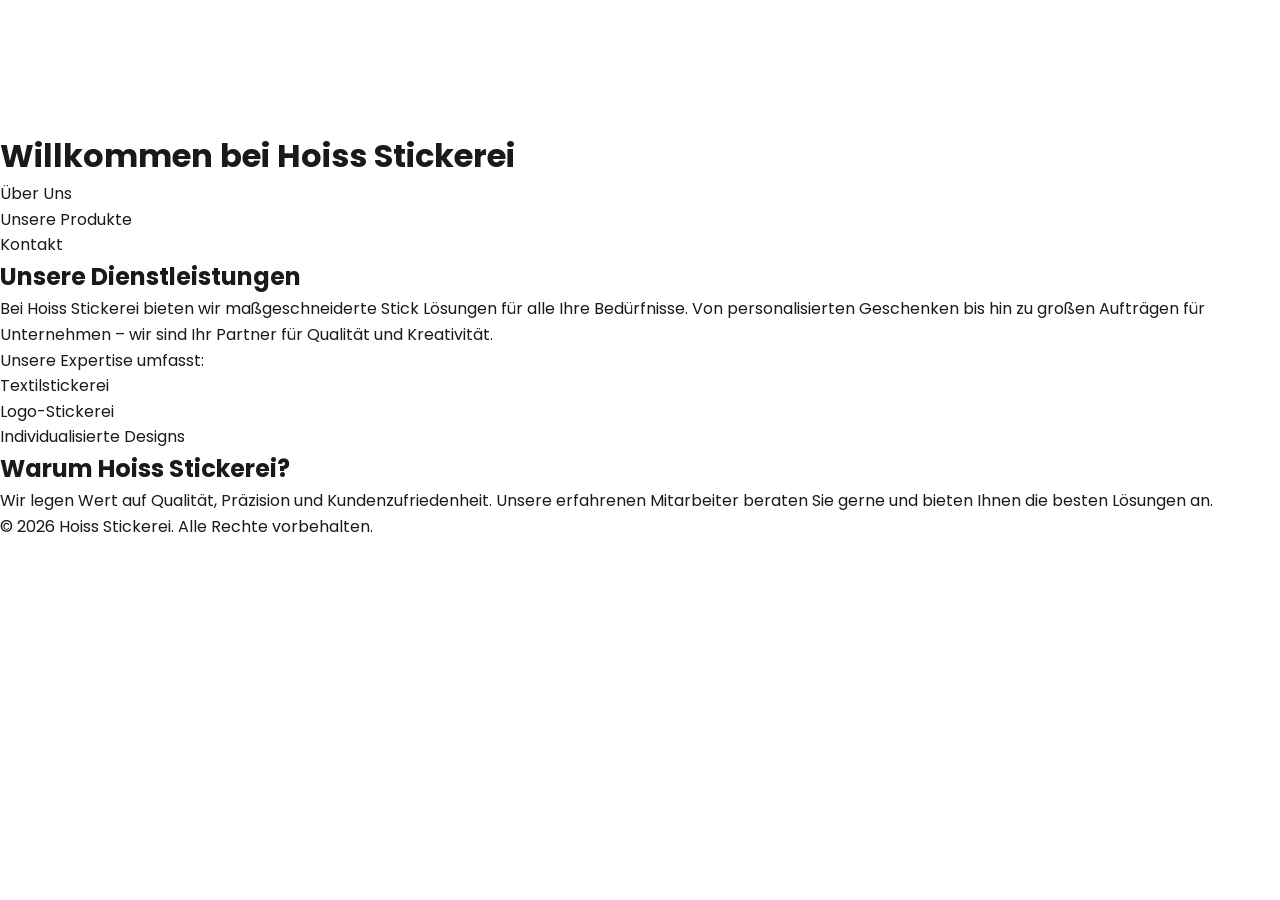
==== commit 8f639c0e: "Create SEO-optimized homepage content for hoiss-stickerei.de" ====
--- a/index.html
+++ b/index.html
@@ -1,313 +1,56 @@
-<!DOCTYPE html>
-<html lang="de">
-<head>
-    <meta charset="UTF-8">
-    <meta name="viewport" content="width=device-width, initial-scale=1.0">
-    <meta name="description" content="Hoiß Stickerei - Professionelle Stickereien, Bedruckungen und Textilwerbung in Rosenheim. Individuelle Bestickerungen für Unternehmen, Vereine und Privatpersonen.">
-    <meta name="keywords" content="Stickerei, Bestickerung, Textilwerbung, Stickmaschine, Rosenheim, Firmenkleidung, Berufskleidung, Arbeitskleidung">
-    <meta name="author" content="Hoiß Stickerei">
-    <meta name="robots" content="index, follow">
-    <meta property="og:title" content="Hoiß Stickerei - Hochwertige Stickereien und Textilwerbung">
-    <meta property="og:description" content="Professionelle Bestickerungen und Textilbedruckungen für Unternehmen und Privatpersonen in Rosenheim.">
-    <meta property="og:image" content="https://www.hoiss-stickerei.de/img/og-image.jpg">
-    <meta property="og:url" content="https://www.hoiss-stickerei.de/">
-    <meta property="og:type" content="website">
-    <meta name="twitter:card" content="summary_large_image">
-    <meta name="twitter:title" content="Hoiß Stickerei - Hochwertige Stickereien">
-    <meta name="twitter:description" content="Professionelle Bestickerungen für Unternehmen und Privatpersonen.">
-    <meta name="google-site-verification" content="">
-    <title>Hoiß Stickerei - Professionelle Bestickerungen &amp; Textilwerbung | Rosenheim</title>
-    <link rel="canonical" href="https://www.hoiss-stickerei.de/">
-    <link rel="icon" type="image/x-icon" href="img/favicon.ico">
-    <link rel="stylesheet" href="styles.css">
-    <link rel="sitemap" type="application/xml" href="sitemap.xml">
-    
-    <!-- Schema.org Markup -->
-    <script type="application/ld+json">
-    {
-        "@context": "https://schema.org",
-        "@type": "LocalBusiness",
-        "name": "Hoiß Stickerei",
-        "image": "https://www.hoiss-stickerei.de/img/logo.png",
-        "description": "Professionelle Stickereien und Textilwerbung in Rosenheim",
-        "url": "https://www.hoiss-stickerei.de",
-        "telephone": "+498031900337**",
-        "address": {
-            "@type": "PostalAddress",
-            "streetAddress": "Innstraße XX",
-            "addressLocality": "Rosenheim",
-            "postalCode": "83022",
-            "addressCountry": "DE"
-        },
-        "areaServed": ["DE", "AT", "CH"],
-        "priceRange": "$$",
-        "openingHoursSpecification": [
-            {
-                "@type": "OpeningHoursSpecification",
-                "dayOfWeek": ["Monday", "Tuesday", "Wednesday", "Thursday"],
-                "opens": "08:00",
-                "closes": "17:00"
-            },
-            {
-                "@type": "OpeningHoursSpecification",
-                "dayOfWeek": "Friday",
-                "opens": "08:00",
-                "closes": "15:00"
-            }
-        ]
-    }
-    </script>
-</head>
-<body>
-    <div id="header-placeholder"></div>
-
-    <main>
-        <!-- Hero Section -->
-        <section class="hero" style="background: linear-gradient(135deg, var(--color-primary) 0%, #ff9933 100%); color: white; padding: 60px 20px; text-align: center;">
-            <div class="container">
-                <h1 style="font-size: 3rem; margin-bottom: 20px; font-weight: 700;">Hochwertige Stickereien für Ihr Unternehmen</h1>
-                <p style="font-size: 1.25rem; margin-bottom: 30px; max-width: 800px; margin-left: auto; margin-right: auto;">Professionelle Bestickerungen, Textilbedruckungen und Firmenkleidung aus Rosenheim. Individuelle Lösungen für Unternehmen, Vereine und Privatpersonen.</p>
-                <a href="/kontakt" class="btn btn-primary btn-large" style="background: white; color: var(--color-primary); border: none;">Angebot anfordern</a>
-            </div>
-        </section>
-
-        <!-- Leistungen Übersicht -->
-        <section class="services-section" style="padding: 60px 20px; background: var(--color-bg-white);">
-            <div class="container">
-                <h2 class="section-heading" style="text-align: center; margin-bottom: 50px; font-size: 2.5rem;">Unsere Stickerei-Leistungen</h2>
-                
-                <div style="display: grid; grid-template-columns: repeat(auto-fit, minmax(300px, 1fr)); gap: 30px;">
-                    <!-- Service Card 1 -->
-                    <div style="background: var(--color-bg-white); padding: 30px; border-radius: var(--radius-lg); box-shadow: var(--shadow-sm); border-top: 4px solid var(--color-primary); text-align: center;">
-                        <div style="width: 80px; height: 80px; background: var(--color-bg-light); border-radius: 50%; margin: 0 auto 20px; display: flex; align-items: center; justify-content: center;">
-                            <span style="font-size: 2.5rem;">👔</span>
-                        </div>
-                        <h3 style="font-size: 1.5rem; margin-bottom: 15px; color: var(--color-text-dark);">Firmenkleidung</h3>
-                        <p style="color: var(--color-text-medium); line-height: 1.6;">Bestickerung von Hemden, Polos, T-Shirts und Jacken mit Ihrem Logo. Professionell, langlebig und repräsentativ.</p>
-                    </div>
-
-                    <!-- Service Card 2 -->
-                    <div style="background: var(--color-bg-white); padding: 30px; border-radius: var(--radius-lg); box-shadow: var(--shadow-sm); border-top: 4px solid var(--color-primary); text-align: center;">
-                        <div style="width: 80px; height: 80px; background: var(--color-bg-light); border-radius: 50%; margin: 0 auto 20px; display: flex; align-items: center; justify-content: center;">
-                            <span style="font-size: 2.5rem;">🛡️</span>
-                        </div>
-                        <h3 style="font-size: 1.5rem; margin-bottom: 15px; color: var(--color-text-dark);">Berufskleidung</h3>
-                        <p style="color: var(--color-text-medium); line-height: 1.6;">Hochwertige Bestickerung von Arbeitskleidung, Schutzkleidung und Uniformen mit Firmenlogo und Namen.</p>
-                    </div>
-
-                    <!-- Service Card 3 -->
-                    <div style="background: var(--color-bg-white); padding: 30px; border-radius: var(--radius-lg); box-shadow: var(--shadow-sm); border-top: 4px solid var(--color-primary); text-align: center;">
-                        <div style="width: 80px; height: 80px; background: var(--color-bg-light); border-radius: 50%; margin: 0 auto 20px; display: flex; align-items: center; justify-content: center;">
-                            <span style="font-size: 2.5rem;">🎀</span>
-                        </div>
-                        <h3 style="font-size: 1.5rem; margin-bottom: 15px; color: var(--color-text-dark);">Accessoires</h3>
-                        <p style="color: var(--color-text-medium); line-height: 1.6;">Individuelle Bestickerung von Mützen, Rucksäcken, Taschen und anderen Textilien nach Ihren Vorgaben.</p>
-                    </div>
-
-                    <!-- Service Card 4 -->
-                    <div style="background: var(--color-bg-white); padding: 30px; border-radius: var(--radius-lg); box-shadow: var(--shadow-sm); border-top: 4px solid var(--color-primary); text-align: center;">
-                        <div style="width: 80px; height: 80px; background: var(--color-bg-light); border-radius: 50%; margin: 0 auto 20px; display: flex; align-items: center; justify-content: center;">
-                            <span style="font-size: 2.5rem;">🏅</span>
-                        </div>
-                        <h3 style="font-size: 1.5rem; margin-bottom: 15px; color: var(--color-text-dark);">Vereinsausstattung</h3>
-                        <p style="color: var(--color-text-medium); line-height: 1.6;">Trikots, Trainingsanzüge und Vereinskleidung mit Logos und Nummern für Sportvereine und Teams.</p>
-                    </div>
-
-                    <!-- Service Card 5 -->
-                    <div style="background: var(--color-bg-white); padding: 30px; border-radius: var(--radius-lg); box-shadow: var(--shadow-sm); border-top: 4px solid var(--color-primary); text-align: center;">
-                        <div style="width: 80px; height: 80px; background: var(--color-bg-light); border-radius: 50%; margin: 0 auto 20px; display: flex; align-items: center; justify-content: center;">
-                            <span style="font-size: 2.5rem;">👶</span>
-                        </div>
-                        <h3 style="font-size: 1.5rem; margin-bottom: 15px; color: var(--color-text-dark);">Babyausstattung</h3>
-                        <p style="color: var(--color-text-medium); line-height: 1.6;">Zarte Stickereien auf Baby- und Kinderkleidung. Personalisierte Geschenke und individuelle Designs.</p>
-                    </div>
-
-                    <!-- Service Card 6 -->
-                    <div style="background: var(--color-bg-white); padding: 30px; border-radius: var(--radius-lg); box-shadow: var(--shadow-sm); border-top: 4px solid var(--color-primary); text-align: center;">
-                        <div style="width: 80px; height: 80px; background: var(--color-bg-light); border-radius: 50%; margin: 0 auto 20px; display: flex; align-items: center; justify-content: center;">
-                            <span style="font-size: 2.5rem;">🎨</span>
-                        </div>
-                        <h3 style="font-size: 1.5rem; margin-bottom: 15px; color: var(--color-text-dark);">Kunstvolle Designs</h3>
-                        <p style="color: var(--color-text-medium); line-height: 1.6;">Komplexe Designs, Fotostickereien und künstlerische Stickarbeiten nach Ihren Wünschen und Vorstellungen.</p>
-                    </div>
-                </div>
-            </div>
-        </section>
-
-        <!-- Vorteile Section -->
-        <section style="padding: 60px 20px; background: var(--color-bg-light);">
-            <div class="container">
-                <h2 class="section-heading" style="text-align: center; margin-bottom: 50px; font-size: 2.5rem;">Warum Hoiß Stickerei?</h2>
-                
-                <div style="display: grid; grid-template-columns: repeat(auto-fit, minmax(250px, 1fr)); gap: 40px;">
-                    <div style="text-align: center;">
-                        <div style="font-size: 3rem; margin-bottom: 15px;">⚡</div>
-                        <h3 style="font-size: 1.25rem; margin-bottom: 10px; color: var(--color-primary);">Schnelle Lieferung</h3>
-                        <p style="color: var(--color-text-medium);">Kurze Lieferzeiten für kleine und große Aufträge mit professioneller Qualität.</p>
-                    </div>
-                    
-                    <div style="text-align: center;">
-                        <div style="font-size: 3rem; margin-bottom: 15px;">💎</div>
-                        <h3 style="font-size: 1.25rem; margin-bottom: 10px; color: var(--color-primary);">Höchste Qualität</h3>
-                        <p style="color: var(--color-text-medium);">Hochwertige Materialien und moderne Stickmaschinen für perfekte Ergebnisse.</p>
-                    </div>
-                    
-                    <div style="text-align: center;">
-                        <div style="font-size: 3rem; margin-bottom: 15px;">🎯</div>
-                        <h3 style="font-size: 1.25rem; margin-bottom: 10px; color: var(--color-primary);">Individuelle Beratung</h3>
-                        <p style="color: var(--color-text-medium);">Persönliche Unterstützung bei Designfindung und Umsetzung Ihrer Ideen.</p>
-                    </div>
-                    
-                    <div style="text-align: center;">
-                        <div style="font-size: 3rem; margin-bottom: 15px;">💰</div>
-                        <h3 style="font-size: 1.25rem; margin-bottom: 10px; color: var(--color-primary);">Faire Preise</h3>
-                        <p style="color: var(--color-text-medium);">Transparente Preisgestaltung ohne versteckte Kosten. Mengenrabatte verfügbar.</p>
-                    </div>
-                    
-                    <div style="text-align: center;">
-                        <div style="font-size: 3rem; margin-bottom: 15px;">🌍</div>
-                        <h3 style="font-size: 1.25rem; margin-bottom: 10px; color: var(--color-primary);">Bundesweit</h3>
-                        <p style="color: var(--color-text-medium);">Versand in ganz Deutschland, Österreich und die Schweiz möglich.</p>
-                    </div>
-                    
-                    <div style="text-align: center;">
-                        <div style="font-size: 3rem; margin-bottom: 15px;">✅</div>
-                        <h3 style="font-size: 1.25rem; margin-bottom: 10px; color: var(--color-primary);">Bewährte Qualität</h3>
-                        <p style="color: var(--color-text-medium);">Seit Jahren vertrauen uns Unternehmen und Privatpersonen für ihre Stickereien.</p>
-                    </div>
-                </div>
-            </div>
-        </section>
-
-        <!-- Prozess / Ablauf -->
-        <section style="padding: 60px 20px; background: white;">
-            <div class="container">
-                <h2 class="section-heading" style="text-align: center; margin-bottom: 50px; font-size: 2.5rem;">So funktioniert's</h2>
-                
-                <div style="max-width: 900px; margin: 0 auto;">
-                    <div style="display: flex; gap: 40px; margin-bottom: 40px; align-items: flex-start;">
-                        <div style="min-width: 80px;">
-                            <div style="width: 80px; height: 80px; background: var(--color-primary); border-radius: 50%; display: flex; align-items: center; justify-content: center; color: white; font-size: 2rem; font-weight: bold;">1</div>
-                        </div>
-                        <div>
-                            <h3 style="font-size: 1.5rem; margin-bottom: 10px; color: var(--color-text-dark);">Anfrage & Beratung</h3>
-                            <p style="color: var(--color-text-medium); line-height: 1.6;">Kontaktieren Sie uns mit Ihren Wünschen und Anforderungen. Wir beraten Sie gerne zu Material, Design und Umsetzung.</p>
-                        </div>
-                    </div>
-
-                    <div style="display: flex; gap: 40px; margin-bottom: 40px; align-items: flex-start;">
-                        <div style="min-width: 80px;">
-                            <div style="width: 80px; height: 80px; background: var(--color-primary); border-radius: 50%; display: flex; align-items: center; justify-content: center; color: white; font-size: 2rem; font-weight: bold;">2</div>
-                        </div>
-                        <div>
-                            <h3 style="font-size: 1.5rem; margin-bottom: 10px; color: var(--color-text-dark);">Design & Stickdatei</h3>
-                            <p style="color: var(--color-text-medium); line-height: 1.6;">Wir erstellen oder optimieren Ihr Design und konvertieren es in eine hochwertige Stickdatei für unsere Maschinen.</p>
-                        </div>
-                    </div>
-
-                    <div style="display: flex; gap: 40px; margin-bottom: 40px; align-items: flex-start;">
-                        <div style="min-width: 80px;">
-                            <div style="width: 80px; height: 80px; background: var(--color-primary); border-radius: 50%; display: flex; align-items: center; justify-content: center; color: white; font-size: 2rem; font-weight: bold;">3</div>
-                        </div>
-                        <div>
-                            <h3 style="font-size: 1.5rem; margin-bottom: 10px; color: var(--color-text-dark);">Angebot & Bestätigung</h3>
-                            <p style="color: var(--color-text-medium); line-height: 1.6;">Sie erhalten ein verbindliches Angebot mit allen Details. Nach Bestätigung beginnt die Produktion.</p>
-                        </div>
-                    </div>
-
-                    <div style="display: flex; gap: 40px; margin-bottom: 40px; align-items: flex-start;">
-                        <div style="min-width: 80px;">
-                            <div style="width: 80px; height: 80px; background: var(--color-primary); border-radius: 50%; display: flex; align-items: center; justify-content: center; color: white; font-size: 2rem; font-weight: bold;">4</div>
-                        </div>
-                        <div>
-                            <h3 style="font-size: 1.5rem; margin-bottom: 10px; color: var(--color-text-dark);">Stickereiproduktion</h3>
-                            <p style="color: var(--color-text-medium); line-height: 1.6;">Professionelle Bestickerung mit hochwertigen Stickmaschinen und Materialien nach Ihren Spezifikationen.</p>
-                        </div>
-                    </div>
-
-                    <div style="display: flex; gap: 40px; align-items: flex-start;">
-                        <div style="min-width: 80px;">
-                            <div style="width: 80px; height: 80px; background: var(--color-primary); border-radius: 50%; display: flex; align-items: center; justify-content: center; color: white; font-size: 2rem; font-weight: bold;">5</div>
-                        </div>
-                        <div>
-                            <h3 style="font-size: 1.5rem; margin-bottom: 10px; color: var(--color-text-dark);">Versand & Lieferung</h3>
-                            <p style="color: var(--color-text-medium); line-height: 1.6;">Sorgfältig verpackt wird Ihre Bestellung per Paket versendet oder kann abgeholt werden.</p>
-                        </div>
-                    </div>
-                </div>
-            </div>
-        </section>
-
-        <!-- FAQ Section -->
-        <section style="padding: 60px 20px; background: var(--color-bg-light);">
-            <div class="container">
-                <h2 class="section-heading" style="text-align: center; margin-bottom: 50px; font-size: 2.5rem;">Häufig gestellte Fragen</h2>
-                
-                <div style="max-width: 900px; margin: 0 auto;">
-                    <details style="background: var(--color-bg-white); padding: 18px; margin-bottom: 12px; border-radius: var(--radius-md); box-shadow: var(--shadow-sm); cursor: pointer;">
-                        <summary style="font-weight: 600; color: var(--color-primary); cursor: pointer;">Welche Materialien können bestickt werden?</summary>
-                        <p style="margin-top: 12px; color: var(--color-text-medium); line-height: 1.6;">
-                            Wir besticken fast alle Textilien: Baumwolle, Polyester, Mischgewebe, Fleece, Leder und vieles mehr. Kontaktieren Sie uns, wenn Sie ein spezielles Material haben.
-                        </p>
-                    </details>
-
-                    <details style="background: var(--color-bg-white); padding: 18px; margin-bottom: 12px; border-radius: var(--radius-md); box-shadow: var(--shadow-sm); cursor: pointer;">
-                        <summary style="font-weight: 600; color: var(--color-primary); cursor: pointer;">Wie lange dauert eine Stickereiproduktion?</summary>
-                        <p style="margin-top: 12px; color: var(--color-text-medium); line-height: 1.6;">
-                            Standard-Aufträge werden meist innerhalb von 5-10 Werktagen umgesetzt. Größere Aufträge mit speziellen Anforderungen können länger dauern. Wir informieren Sie über den genauen Zeitplan.
-                        </p>
-                    </details>
-
-                    <details style="background: var(--color-bg-white); padding: 18px; margin-bottom: 12px; border-radius: var(--radius-md); box-shadow: var(--shadow-sm); cursor: pointer;">
-                        <summary style="font-weight: 600; color: var(--color-primary); cursor: pointer;">Gibt es eine Mindestbestellmenge?</summary>
-                        <p style="margin-top: 12px; color: var(--color-text-medium); line-height: 1.6;">
-                            Nein, wir besticken auch kleine Aufträge ab 1 Stück. Bei größeren Mengen bieten wir natürlich Mengenrabatte.
-                        </p>
-                    </details>
-
-                    <details style="background: var(--color-bg-white); padding: 18px; margin-bottom: 12px; border-radius: var(--radius-md); box-shadow: var(--shadow-sm); cursor: pointer;">
-                        <summary style="font-weight: 600; color: var(--color-primary); cursor: pointer;">Kann ich mein eigenes Design einbringen?</summary>
-                        <p style="margin-top: 12px; color: var(--color-text-medium); line-height: 1.6;">
-                            Selbstverständlich! Sie können Ihre eigenen Designs als PNG, JPG oder PDF hochladen. Unser Team überprüft diese auf Stickbarkeit und optimiert sie falls nötig.
-                        </p>
-                    </details>
-
-                    <details style="background: var(--color-bg-white); padding: 18px; margin-bottom: 12px; border-radius: var(--radius-md); box-shadow: var(--shadow-sm); cursor: pointer;">
-                        <summary style="font-weight: 600; color: var(--color-primary); cursor: pointer;">Wie werden die Stickereien gepflegt?</summary>
-                        <p style="margin-top: 12px; color: var(--color-text-medium); line-height: 1.6;">
-                            Bestickte Kleidung kann normal gewaschen werden (30-40°C). Wir verwenden hochwertige Stickfäden, die langlebig und farbecht sind. Beachten Sie bitte die Pflegeetiketten.
-                        </p>
-                    </details>
-
-                    <details style="background: var(--color-bg-white); padding: 18px; margin-bottom: 12px; border-radius: var(--radius-md); box-shadow: var(--shadow-sm); cursor: pointer;">
-                        <summary style="font-weight: 600; color: var(--color-primary); cursor: pointer;">Welche Stickfarben sind verfügbar?</summary>
-                        <p style="margin-top: 12px; color: var(--color-text-medium); line-height: 1.6;">
-                            Wir haben eine große Auswahl an Stickfäden in vielen Farben. Genaue Farbmuster finden Sie in unserem Farbkatalog oder fragen Sie einfach an.
-                        </p>
-                    </details>
-
-                    <details style="background: var(--color-bg-white); padding: 18px; margin-bottom: 12px; border-radius: var(--radius-md); box-shadow: var(--shadow-sm); cursor: pointer;">
-                        <summary style="font-weight: 600; color: var(--color-primary); cursor: pointer;">Bietet ihr auch Versand an?</summary>
-                        <p style="margin-top: 12px; color: var(--color-text-medium); line-height: 1.6;">
-                            Ja, wir versenden bundesweit und auch ins europäische Ausland (Österreich, Schweiz). Die Versandkosten werden bei der Bestellung berechnet.
-                        </p>
-                    </details>
-                </div>
-            </div>
-        </section>
-
-        <!-- CTA Section -->
-        <section style="background: var(--color-primary); color: white; padding: 60px 20px; text-align: center;">
-            <div class="container">
-                <h2 style="font-size: 2.5rem; margin-bottom: 20px;">Bereit für Ihre Stickereien?</h2>
-                <p style="font-size: 1.1rem; margin-bottom: 30px; max-width: 800px; margin-left: auto; margin-right: auto;">Kontaktieren Sie uns jetzt für ein unverbindliches Angebot. Wir freuen uns auf Ihr Projekt!</p>
-                <a href="/kontakt" class="btn btn-primary btn-large" style="background: white; color: var(--color-primary); border: none; display: inline-block;">Jetzt Anfrage stellen</a>
-            </div>
-        </section>
-    </main>
-
-    <div id="footer-placeholder"></div>
-
-    <script src="main.js"></script>
-</body>
-</html>
+<!DOCTYPE html>
+<html lang="de">
+<head>
+    <meta charset="UTF-8">
+    <meta name="viewport" content="width=device-width, initial-scale=1.0">
+    <meta name="description" content="Hoiss Stickerei - Ihre Anlaufstelle für hochwertige Stickereien">
+    <meta name="keywords" content="Stickerei, Textilien, individuelles Design, Hoiss Stickerei">
+    <meta name="author" content="Hoiss Stickerei">
+    <title>Hoiss Stickerei - Hochwertige Stickereien</title>
+    <link rel="stylesheet" href="styles.css">
+    <script type="application/ld+json">
+        {
+          "@context": "https://schema.org",
+          "@type": "Organization",
+          "name": "Hoiss Stickerei",
+          "url": "https://hoiss-stickerei.de",
+          "logo": "https://hoiss-stickerei.de/logo.png",
+          "sameAs": [
+            "https://www.facebook.com/hoissstickerei",
+            "https://twitter.com/hoissstickerei"
+          ]
+        }
+    </script>
+</head>
+<body>
+    <header>
+        <h1>Willkommen bei Hoiss Stickerei</h1>
+        <nav>
+            <ul>
+                <li><a href="#" title="Über Uns">Über Uns</a></li>
+                <li><a href="#" title="Unsere Produkte">Unsere Produkte</a></li>
+                <li><a href="#" title="Kontakt">Kontakt</a></li>
+            </ul>
+        </nav>
+    </header>
+    <main>
+        <section>
+            <h2>Unsere Dienstleistungen</h2>
+            <p>Bei Hoiss Stickerei bieten wir maßgeschneiderte Stick Lösungen für alle Ihre Bedürfnisse. Von personalisierten Geschenken bis hin zu großen Aufträgen für Unternehmen – wir sind Ihr Partner für Qualität und Kreativität.</p>
+            <p>Unsere Expertise umfasst:</p>
+            <ul>
+                <li>Textilstickerei</li>
+                <li>Logo-Stickerei</li>
+                <li>Individualisierte Designs</li>
+            </ul>
+        </section>
+        <section>
+            <h2>Warum Hoiss Stickerei?</h2>
+            <p>Wir legen Wert auf Qualität, Präzision und Kundenzufriedenheit. Unsere erfahrenen Mitarbeiter beraten Sie gerne und bieten Ihnen die besten Lösungen an.</p>
+        </section>
+    </main>
+    <footer>
+        <p>&copy; 2026 Hoiss Stickerei. Alle Rechte vorbehalten.</p>
+    </footer>
+</body>
+</html>
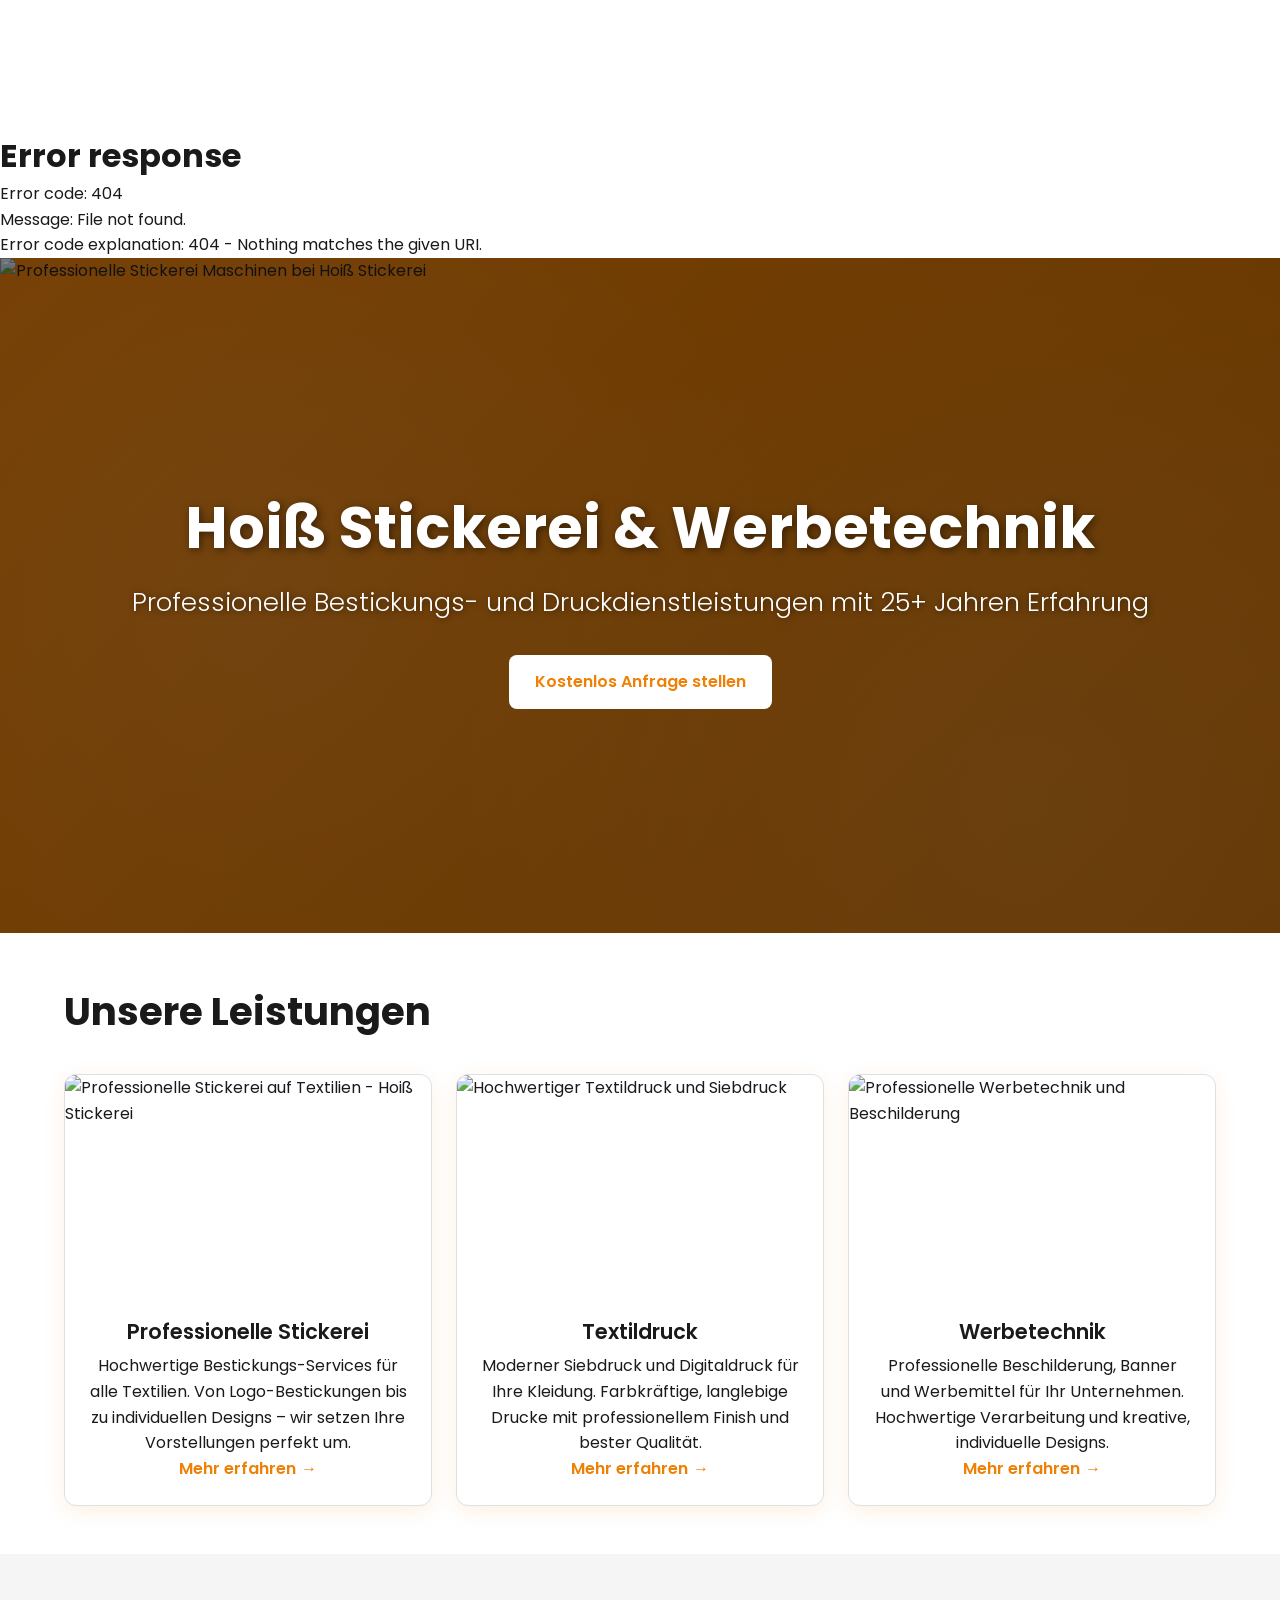
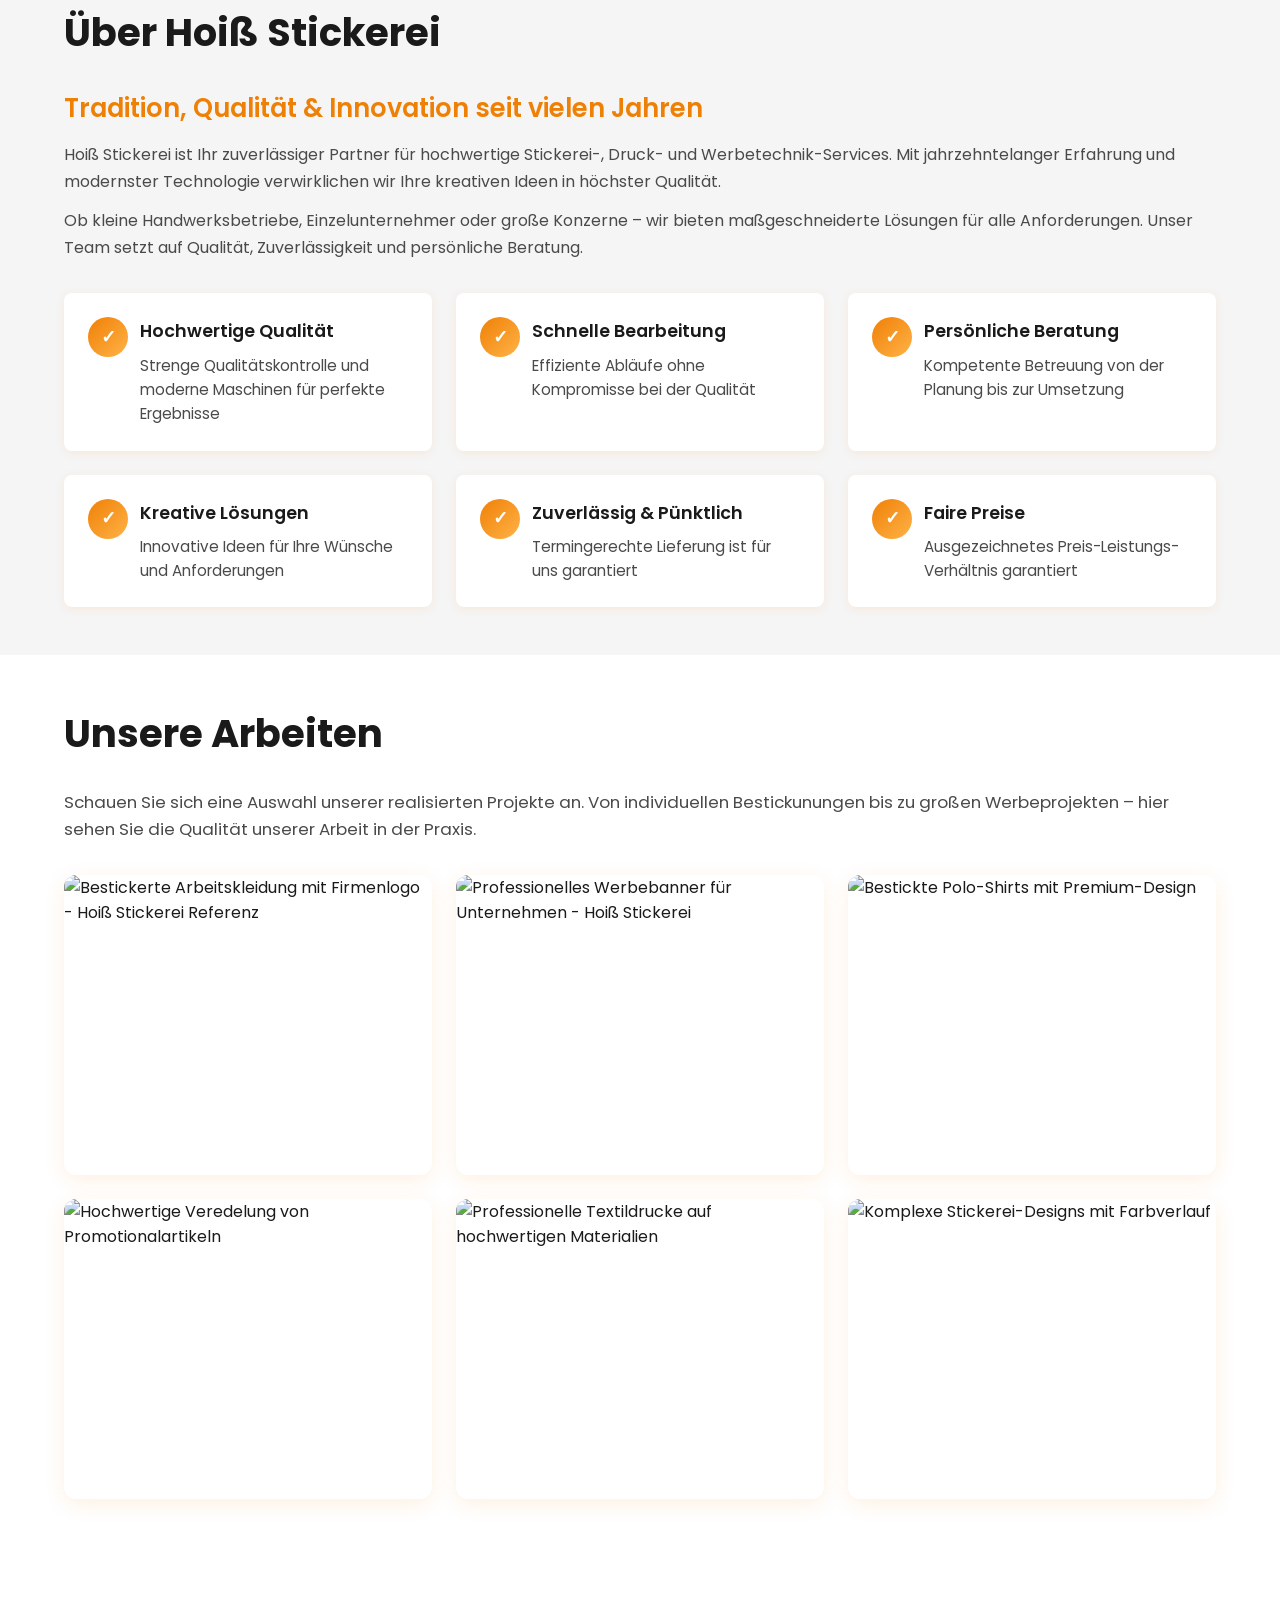
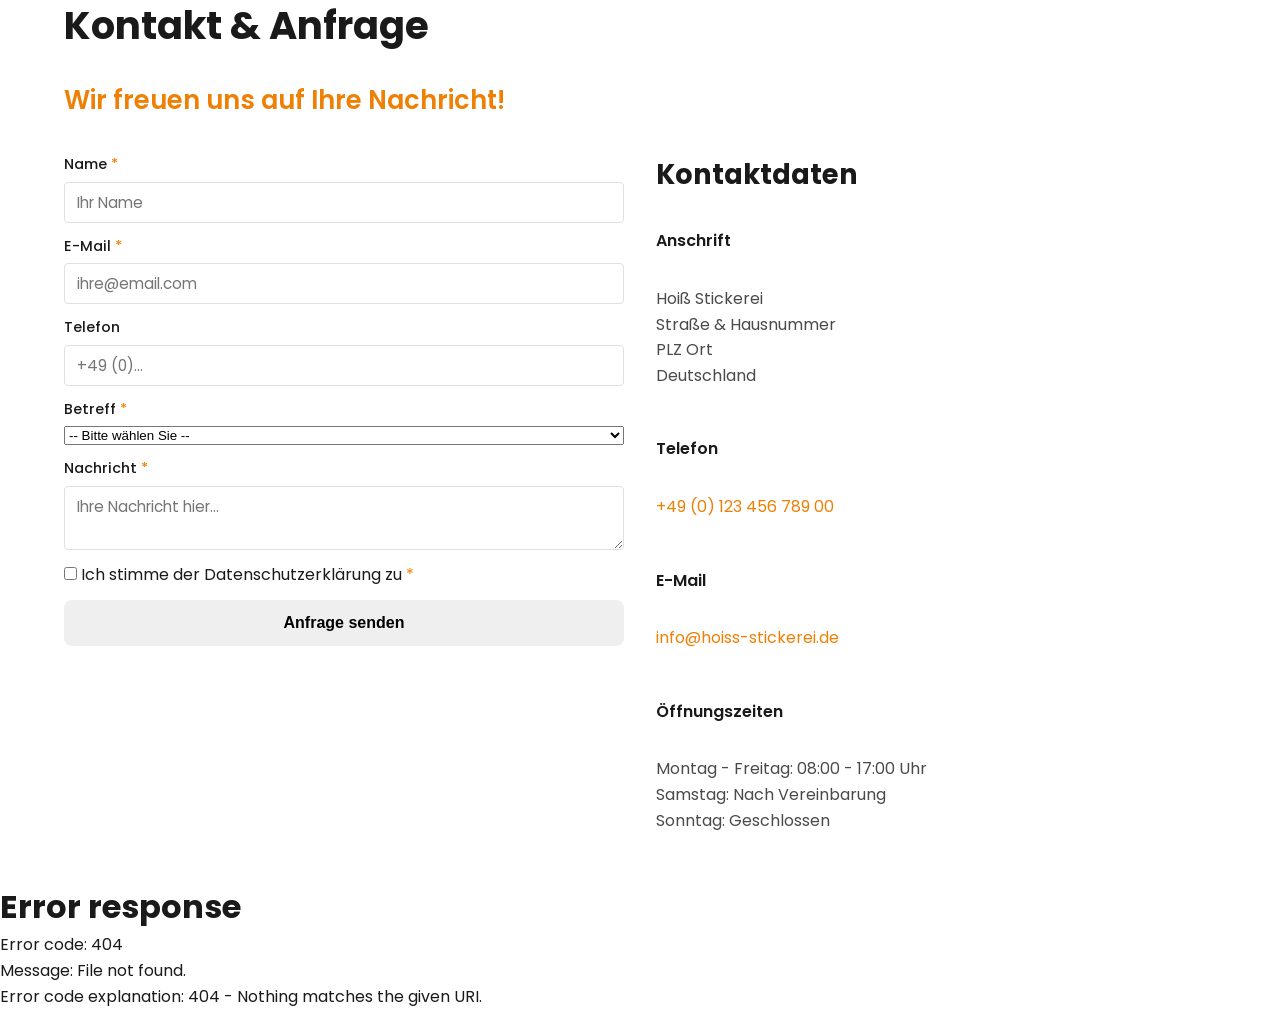
==== commit 51795e08: "Update index.html" ====
--- a/index.html
+++ b/index.html
@@ -1,56 +1,369 @@
 <!DOCTYPE html>
 <html lang="de">
 <head>
+    <!-- ========================================
+         SEO & META TAGS
+         ======================================== -->
     <meta charset="UTF-8">
     <meta name="viewport" content="width=device-width, initial-scale=1.0">
-    <meta name="description" content="Hoiss Stickerei - Ihre Anlaufstelle für hochwertige Stickereien">
-    <meta name="keywords" content="Stickerei, Textilien, individuelles Design, Hoiss Stickerei">
-    <meta name="author" content="Hoiss Stickerei">
-    <title>Hoiss Stickerei - Hochwertige Stickereien</title>
-    <link rel="stylesheet" href="styles.css">
-    <script type="application/ld+json">
-        {
-          "@context": "https://schema.org",
-          "@type": "Organization",
-          "name": "Hoiss Stickerei",
-          "url": "https://hoiss-stickerei.de",
-          "logo": "https://hoiss-stickerei.de/logo.png",
-          "sameAs": [
-            "https://www.facebook.com/hoissstickerei",
-            "https://twitter.com/hoissstickerei"
-          ]
-        }
-    </script>
+    <meta http-equiv="X-UA-Compatible" content="IE=edge">
+    
+    <!-- Title & Description (kritisch für SEO) -->
+    <title>Hoiß Stickerei & Werbetechnik - Professionelle Bestickungs-Services</title>
+    <meta name="description" content="Hoiß Stickerei bietet professionelle Bestickung, Textildruck und Werbetechnik. Hochwertige Verarbeitung für Unternehmen und Privatpersonen. Jetzt Angebot anfordern!">
+    <meta name="keywords" content="Stickerei, Bestickunung, Werbetechnik, Textildruck, Logo Bestickung, Druck Stickerei">
+    <meta name="author" content="Hoiß Stickerei">
+    <meta name="robots" content="index, follow">
+    <meta name="language" content="de">
+    
+    <!-- Open Graph (Social Media) -->
+    <meta property="og:type" content="website">
+    <meta property="og:url" content="https://www.hoiss-stickerei.de/">
+    <meta property="og:title" content="Hoiß Stickerei & Werbetechnik">
+    <meta property="og:description" content="Professionelle Stickerei und Werbetechnik Services">
+    <meta property="og:image" content="https://www.hoiss-stickerei.de/images/og-image.jpg">
+    <meta property="og:locale" content="de_DE">
+    
+    <!-- Canonical URL -->
+    <link rel="canonical" href="https://www.hoiss-stickerei.de/">
+    
+    <!-- Favicon -->
+    <link rel="icon" type="image/x-icon" href="/favicon.ico">
+    <link rel="apple-touch-icon" href="/apple-touch-icon.png">
+    
+    <!-- Stylesheets -->
+    <link rel="stylesheet" href="/styles.css">
+    
+    <!-- Preload kritische Ressourcen -->
+    <link rel="preconnect" href="https://fonts.googleapis.com">
+    <link rel="dns-prefetch" href="https://www.google-analytics.com">
 </head>
 <body>
-    <header>
-        <h1>Willkommen bei Hoiss Stickerei</h1>
-        <nav>
-            <ul>
-                <li><a href="#" title="Über Uns">Über Uns</a></li>
-                <li><a href="#" title="Unsere Produkte">Unsere Produkte</a></li>
-                <li><a href="#" title="Kontakt">Kontakt</a></li>
-            </ul>
-        </nav>
-    </header>
-    <main>
-        <section>
-            <h2>Unsere Dienstleistungen</h2>
-            <p>Bei Hoiss Stickerei bieten wir maßgeschneiderte Stick Lösungen für alle Ihre Bedürfnisse. Von personalisierten Geschenken bis hin zu großen Aufträgen für Unternehmen – wir sind Ihr Partner für Qualität und Kreativität.</p>
-            <p>Unsere Expertise umfasst:</p>
-            <ul>
-                <li>Textilstickerei</li>
-                <li>Logo-Stickerei</li>
-                <li>Individualisierte Designs</li>
-            </ul>
-        </section>
-        <section>
-            <h2>Warum Hoiss Stickerei?</h2>
-            <p>Wir legen Wert auf Qualität, Präzision und Kundenzufriedenheit. Unsere erfahrenen Mitarbeiter beraten Sie gerne und bieten Ihnen die besten Lösungen an.</p>
-        </section>
+    <!-- Skip Link für Accessibility -->
+    <a href="#main-content" class="skip-link">Zum Hauptinhalt springen</a>
+    
+    <!-- Header & Navigation wird via JavaScript geladen -->
+    <div id="header-placeholder"></div>
+    
+    <!-- ========================================
+         MAIN CONTENT
+         ======================================== -->
+    <main id="main-content">
+        
+        <!-- ===== HERO SECTION ===== -->
+        <section class="hero-section" aria-label="Hero-Bereich - Willkommen bei Hoiß Stickerei">
+            <img src="/images/hero-bg.jpg" alt="Professionelle Stickerei Maschinen bei Hoiß Stickerei" class="hero-bg" loading="lazy">
+            <div class="hero-overlay"></div>
+            <div class="hero-content">
+                <h1 class="hero-title">Hoiß Stickerei & Werbetechnik</h1>
+                <p class="hero-subtitle">Professionelle Bestickungs- und Druckdienstleistungen mit 25+ Jahren Erfahrung</p>
+                <a href="#kontakt" class="btn btn-primary">Kostenlos Anfrage stellen</a>
+            </div>
+        </section>
+
+        <!-- ===== SERVICES SECTION ===== -->
+        <section class="services-section" id="dienstleistungen" aria-label="Unsere Dienstleistungen">
+            <div class="container">
+                <h2 class="section-heading section-heading-spacing">Unsere Leistungen</h2>
+                
+                <div class="services-grid">
+                    <!-- Stickerei Service Card -->
+                    <article class="service-card">
+                        <img src="/images/stickerei-service.jpg" alt="Professionelle Stickerei auf Textilien - Hoiß Stickerei" class="service-image" loading="lazy">
+                        <div class="service-content">
+                            <h3 class="service-title">Professionelle Stickerei</h3>
+                            <p class="service-description">
+                                Hochwertige Bestickungs-Services für alle Textilien. Von Logo-Bestickungen bis zu individuellen Designs – wir setzen Ihre Vorstellungen perfekt um.
+                            </p>
+                            <a href="/stickerei" class="service-link">
+                                Mehr erfahren <span>→</span>
+                            </a>
+                        </div>
+                    </article>
+
+                    <!-- Textildruck Service Card -->
+                    <article class="service-card">
+                        <img src="/images/textildruck-service.jpg" alt="Hochwertiger Textildruck und Siebdruck" class="service-image" loading="lazy">
+                        <div class="service-content">
+                            <h3 class="service-title">Textildruck</h3>
+                            <p class="service-description">
+                                Moderner Siebdruck und Digitaldruck für Ihre Kleidung. Farbkräftige, langlebige Drucke mit professionellem Finish und bester Qualität.
+                            </p>
+                            <a href="/textildruck" class="service-link">
+                                Mehr erfahren <span>→</span>
+                            </a>
+                        </div>
+                    </article>
+
+                    <!-- Werbetechnik Service Card -->
+                    <article class="service-card">
+                        <img src="/images/werbetechnik-service.jpg" alt="Professionelle Werbetechnik und Beschilderung" class="service-image" loading="lazy">
+                        <div class="service-content">
+                            <h3 class="service-title">Werbetechnik</h3>
+                            <p class="service-description">
+                                Professionelle Beschilderung, Banner und Werbemittel für Ihr Unternehmen. Hochwertige Verarbeitung und kreative, individuelle Designs.
+                            </p>
+                            <a href="/werbetechnik" class="service-link">
+                                Mehr erfahren <span>→</span>
+                            </a>
+                        </div>
+                    </article>
+                </div>
+            </div>
+        </section>
+
+        <!-- ===== ABOUT SECTION ===== -->
+        <section class="about-section" id="ueber-uns" aria-label="Über Hoiß Stickerei">
+            <div class="container">
+                <h2 class="section-heading about-heading-left">Über Hoiß Stickerei</h2>
+                <p class="section-subheading about-subheading-left">Tradition, Qualität & Innovation seit vielen Jahren</p>
+                
+                <div class="about-text-full">
+                    <p>
+                        Hoiß Stickerei ist Ihr zuverlässiger Partner für hochwertige Stickerei-, Druck- und Werbetechnik-Services. Mit jahrzehntelanger Erfahrung und modernster Technologie verwirklichen wir Ihre kreativen Ideen in höchster Qualität.
+                    </p>
+                    <p>
+                        Ob kleine Handwerksbetriebe, Einzelunternehmer oder große Konzerne – wir bieten maßgeschneiderte Lösungen für alle Anforderungen. Unser Team setzt auf Qualität, Zuverlässigkeit und persönliche Beratung.
+                    </p>
+                </div>
+
+                <!-- Features -->
+                <div class="about-features">
+                    <div class="feature-box">
+                        <div class="feature-icon">✓</div>
+                        <div>
+                            <h3 class="feature-title">Hochwertige Qualität</h3>
+                            <p class="feature-text">Strenge Qualitätskontrolle und moderne Maschinen für perfekte Ergebnisse</p>
+                        </div>
+                    </div>
+
+                    <div class="feature-box">
+                        <div class="feature-icon">✓</div>
+                        <div>
+                            <h3 class="feature-title">Schnelle Bearbeitung</h3>
+                            <p class="feature-text">Effiziente Abläufe ohne Kompromisse bei der Qualität</p>
+                        </div>
+                    </div>
+
+                    <div class="feature-box">
+                        <div class="feature-icon">✓</div>
+                        <div>
+                            <h3 class="feature-title">Persönliche Beratung</h3>
+                            <p class="feature-text">Kompetente Betreuung von der Planung bis zur Umsetzung</p>
+                        </div>
+                    </div>
+
+                    <div class="feature-box">
+                        <div class="feature-icon">✓</div>
+                        <div>
+                            <h3 class="feature-title">Kreative Lösungen</h3>
+                            <p class="feature-text">Innovative Ideen für Ihre Wünsche und Anforderungen</p>
+                        </div>
+                    </div>
+
+                    <div class="feature-box">
+                        <div class="feature-icon">✓</div>
+                        <div>
+                            <h3 class="feature-title">Zuverlässig & Pünktlich</h3>
+                            <p class="feature-text">Termingerechte Lieferung ist für uns garantiert</p>
+                        </div>
+                    </div>
+
+                    <div class="feature-box">
+                        <div class="feature-icon">✓</div>
+                        <div>
+                            <h3 class="feature-title">Faire Preise</h3>
+                            <p class="feature-text">Ausgezeichnetes Preis-Leistungs-Verhältnis garantiert</p>
+                        </div>
+                    </div>
+                </div>
+            </div>
+        </section>
+
+        <!-- ===== GALLERY SECTION ===== -->
+        <section class="gallery-section" id="galerie" aria-label="Galerie - Referenzen und Projekte">
+            <div class="container">
+                <h2 class="section-heading gallery-heading-left">Unsere Arbeiten</h2>
+                <p class="gallery-intro gallery-intro-left">
+                    Schauen Sie sich eine Auswahl unserer realisierten Projekte an. Von individuellen Bestickunungen bis zu großen Werbeprojekten – hier sehen Sie die Qualität unserer Arbeit in der Praxis.
+                </p>
+
+                <div class="gallery-grid">
+                    <figure class="gallery-item">
+                        <img src="/images/work-1.jpg" alt="Bestickerte Arbeitskleidung mit Firmenlogo - Hoiß Stickerei Referenz" class="gallery-img" loading="lazy">
+                    </figure>
+                    <figure class="gallery-item">
+                        <img src="/images/work-2.jpg" alt="Professionelles Werbebanner für Unternehmen - Hoiß Stickerei" class="gallery-img" loading="lazy">
+                    </figure>
+                    <figure class="gallery-item">
+                        <img src="/images/work-3.jpg" alt="Bestickte Polo-Shirts mit Premium-Design" class="gallery-img" loading="lazy">
+                    </figure>
+                    <figure class="gallery-item">
+                        <img src="/images/work-4.jpg" alt="Hochwertige Veredelung von Promotionalartikeln" class="gallery-img" loading="lazy">
+                    </figure>
+                    <figure class="gallery-item">
+                        <img src="/images/work-5.jpg" alt="Professionelle Textildrucke auf hochwertigen Materialien" class="gallery-img" loading="lazy">
+                    </figure>
+                    <figure class="gallery-item">
+                        <img src="/images/work-6.jpg" alt="Komplexe Stickerei-Designs mit Farbverlauf" class="gallery-img" loading="lazy">
+                    </figure>
+                </div>
+            </div>
+        </section>
+
+        <!-- ===== CONTACT SECTION ===== -->
+        <section class="contact-section" id="kontakt" aria-label="Kontaktformular und Kontaktdaten">
+            <div class="container">
+                <h2 class="section-heading">Kontakt & Anfrage</h2>
+                <p class="section-subheading">Wir freuen uns auf Ihre Nachricht!</p>
+
+                <div class="contact-grid">
+                    <!-- Contact Form -->
+                    <div>
+                        <form class="contact-form" method="POST" action="/send-contact" aria-label="Kontaktformular">
+                            <div class="form-group">
+                                <label for="name" class="form-label">Name <span class="required">*</span></label>
+                                <input type="text" id="name" name="name" class="form-input" required aria-required="true" placeholder="Ihr Name">
+                            </div>
+
+                            <div class="form-group">
+                                <label for="email" class="form-label">E-Mail <span class="required">*</span></label>
+                                <input type="email" id="email" name="email" class="form-input" required aria-required="true" placeholder="ihre@email.com">
+                            </div>
+
+                            <div class="form-group">
+                                <label for="phone" class="form-label">Telefon</label>
+                                <input type="tel" id="phone" name="phone" class="form-input" placeholder="+49 (0)...">
+                            </div>
+
+                            <div class="form-group">
+                                <label for="subject" class="form-label">Betreff <span class="required">*</span></label>
+                                <select id="subject" name="subject" class="form-select" required aria-required="true">
+                                    <option value="">-- Bitte wählen Sie --</option>
+                                    <option value="stickerei">Stickerei-Anfrage</option>
+                                    <option value="textildruck">Textildruck-Anfrage</option>
+                                    <option value="werbetechnik">Werbetechnik-Anfrage</option>
+                                    <option value="allgemein">Allgemeine Anfrage</option>
+                                </select>
+                            </div>
+
+                            <div class="form-group">
+                                <label for="message" class="form-label">Nachricht <span class="required">*</span></label>
+                                <textarea id="message" name="message" class="form-textarea" required aria-required="true" placeholder="Ihre Nachricht hier..."></textarea>
+                            </div>
+
+                            <div class="form-group form-checkbox-group">
+                                <label class="checkbox-label">
+                                    <input type="checkbox" name="privacy" class="form-checkbox" required>
+                                    <span class="checkbox-text">
+                                        Ich stimme der <a href="/datenschutz">Datenschutzerklärung</a> zu <span class="required">*</span>
+                                    </span>
+                                </label>
+                            </div>
+
+                            <button type="submit" class="btn btn-submit">Anfrage senden</button>
+                        </form>
+                    </div>
+
+                    <!-- Contact Information -->
+                    <aside class="contact-details">
+                        <h3 class="contact-heading">Kontaktdaten</h3>
+                        
+                        <div class="contact-label">Anschrift</div>
+                        <p class="contact-value">
+                            Hoiß Stickerei<br>
+                            <span itemscope itemtype="https://schema.org/PostalAddress">
+                                <span itemprop="streetAddress">Straße & Hausnummer</span><br>
+                                <span itemprop="postalCode">PLZ</span> <span itemprop="addressLocality">Ort</span><br>
+                                <span itemprop="addressCountry">Deutschland</span>
+                            </span>
+                        </p>
+
+                        <div class="contact-label" style="margin-top: 1.5rem;">Telefon</div>
+                        <p class="contact-value">
+                            <a href="tel:+4912345678900" itemprop="telephone">+49 (0) 123 456 789 00</a>
+                        </p>
+
+                        <div class="contact-label" style="margin-top: 1.5rem;">E-Mail</div>
+                        <p class="contact-value">
+                            <a href="mailto:info@hoiss-stickerei.de" itemprop="email">info@hoiss-stickerei.de</a>
+                        </p>
+
+                        <div class="contact-label" style="margin-top: 1.5rem;">Öffnungszeiten</div>
+                        <p class="contact-value">
+                            <time>Montag - Freitag:</time> 08:00 - 17:00 Uhr<br>
+                            <time>Samstag:</time> Nach Vereinbarung<br>
+                            <time>Sonntag:</time> Geschlossen
+                        </p>
+                    </aside>
+                </div>
+            </div>
+        </section>
+
     </main>
-    <footer>
-        <p>&copy; 2026 Hoiss Stickerei. Alle Rechte vorbehalten.</p>
-    </footer>
+
+    <!-- Footer wird via JavaScript geladen -->
+    <div id="footer-placeholder"></div>
+
+    <!-- ========================================
+         STRUCTURED DATA (JSON-LD für SEO)
+         ======================================== -->
+    <script type="application/ld+json">
+    {
+        "@context": "https://schema.org",
+        "@type": "LocalBusiness",
+        "name": "Hoiß Stickerei",
+        "image": "https://www.hoiss-stickerei.de/images/logo.jpg",
+        "description": "Professionelle Stickerei, Textildruck und Werbetechnik Services seit vielen Jahren",
+        "url": "https://www.hoiss-stickerei.de",
+        "telephone": "+4912345678900",
+        "email": "info@hoiss-stickerei.de",
+        "address": {
+            "@type": "PostalAddress",
+            "streetAddress": "Straße & Hausnummer",
+            "addressLocality": "Ort",
+            "postalCode": "PLZ",
+            "addressCountry": "DE"
+        },
+        "openingHoursSpecification": [
+            {
+                "@type": "OpeningHoursSpecification",
+                "dayOfWeek": ["Monday", "Tuesday", "Wednesday", "Thursday", "Friday"],
+                "opens": "08:00",
+                "closes": "17:00"
+            }
+        ],
+        "priceRange": "$$",
+        "areaServed": ["DE"],
+        "sameAs": [
+            "https://www.facebook.com/hoiss-stickerei",
+            "https://www.instagram.com/hoiss-stickerei"
+        ],
+        "aggregateRating": {
+            "@type": "AggregateRating",
+            "ratingValue": "4.8",
+            "reviewCount": "124"
+        }
+    }
+    </script>
+
+    <!-- Breadcrumb Schema für SEO -->
+    <script type="application/ld+json">
+    {
+        "@context": "https://schema.org",
+        "@type": "BreadcrumbList",
+        "itemListElement": [
+            {
+                "@type": "ListItem",
+                "position": 1,
+                "name": "Startseite",
+                "item": "https://www.hoiss-stickerei.de"
+            }
+        ]
+    }
+    </script>
+
+    <!-- JavaScript -->
+    <script src="/main.js" defer></script>
 </body>
-</html>+</html>
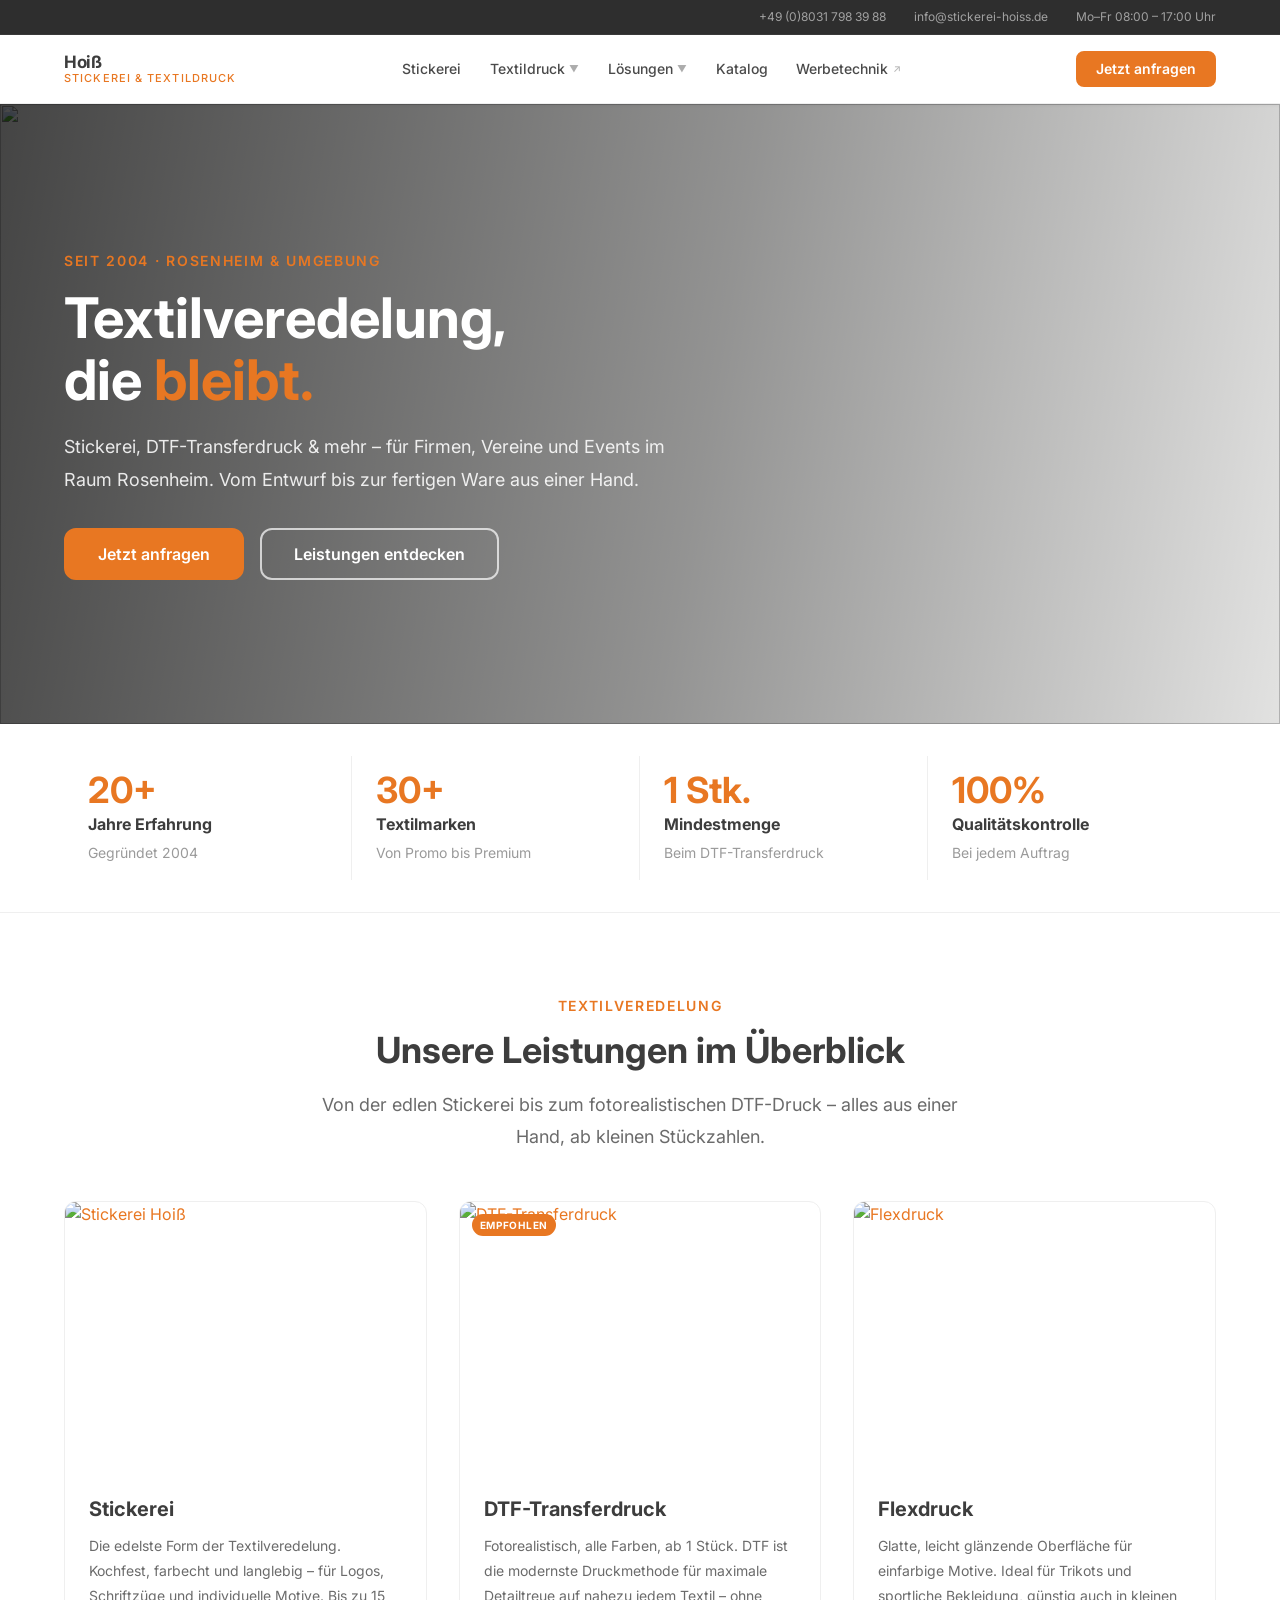
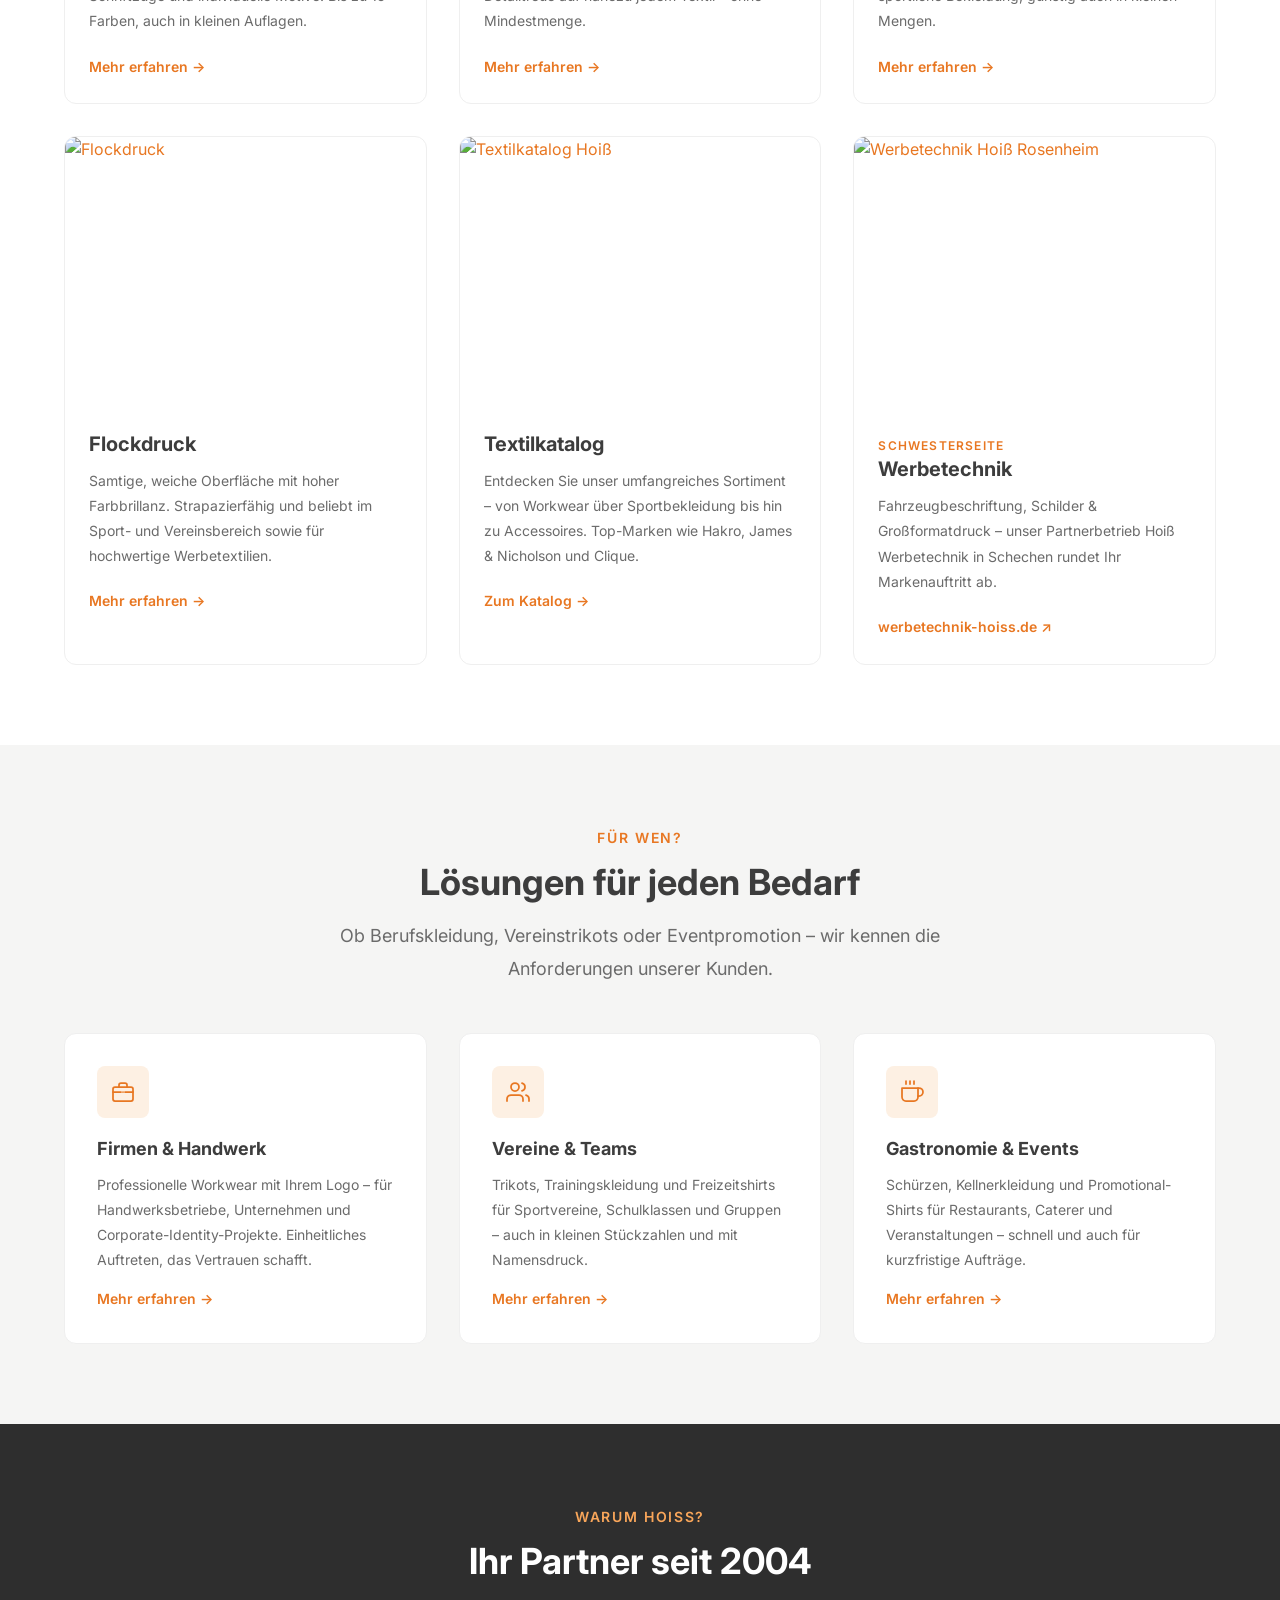
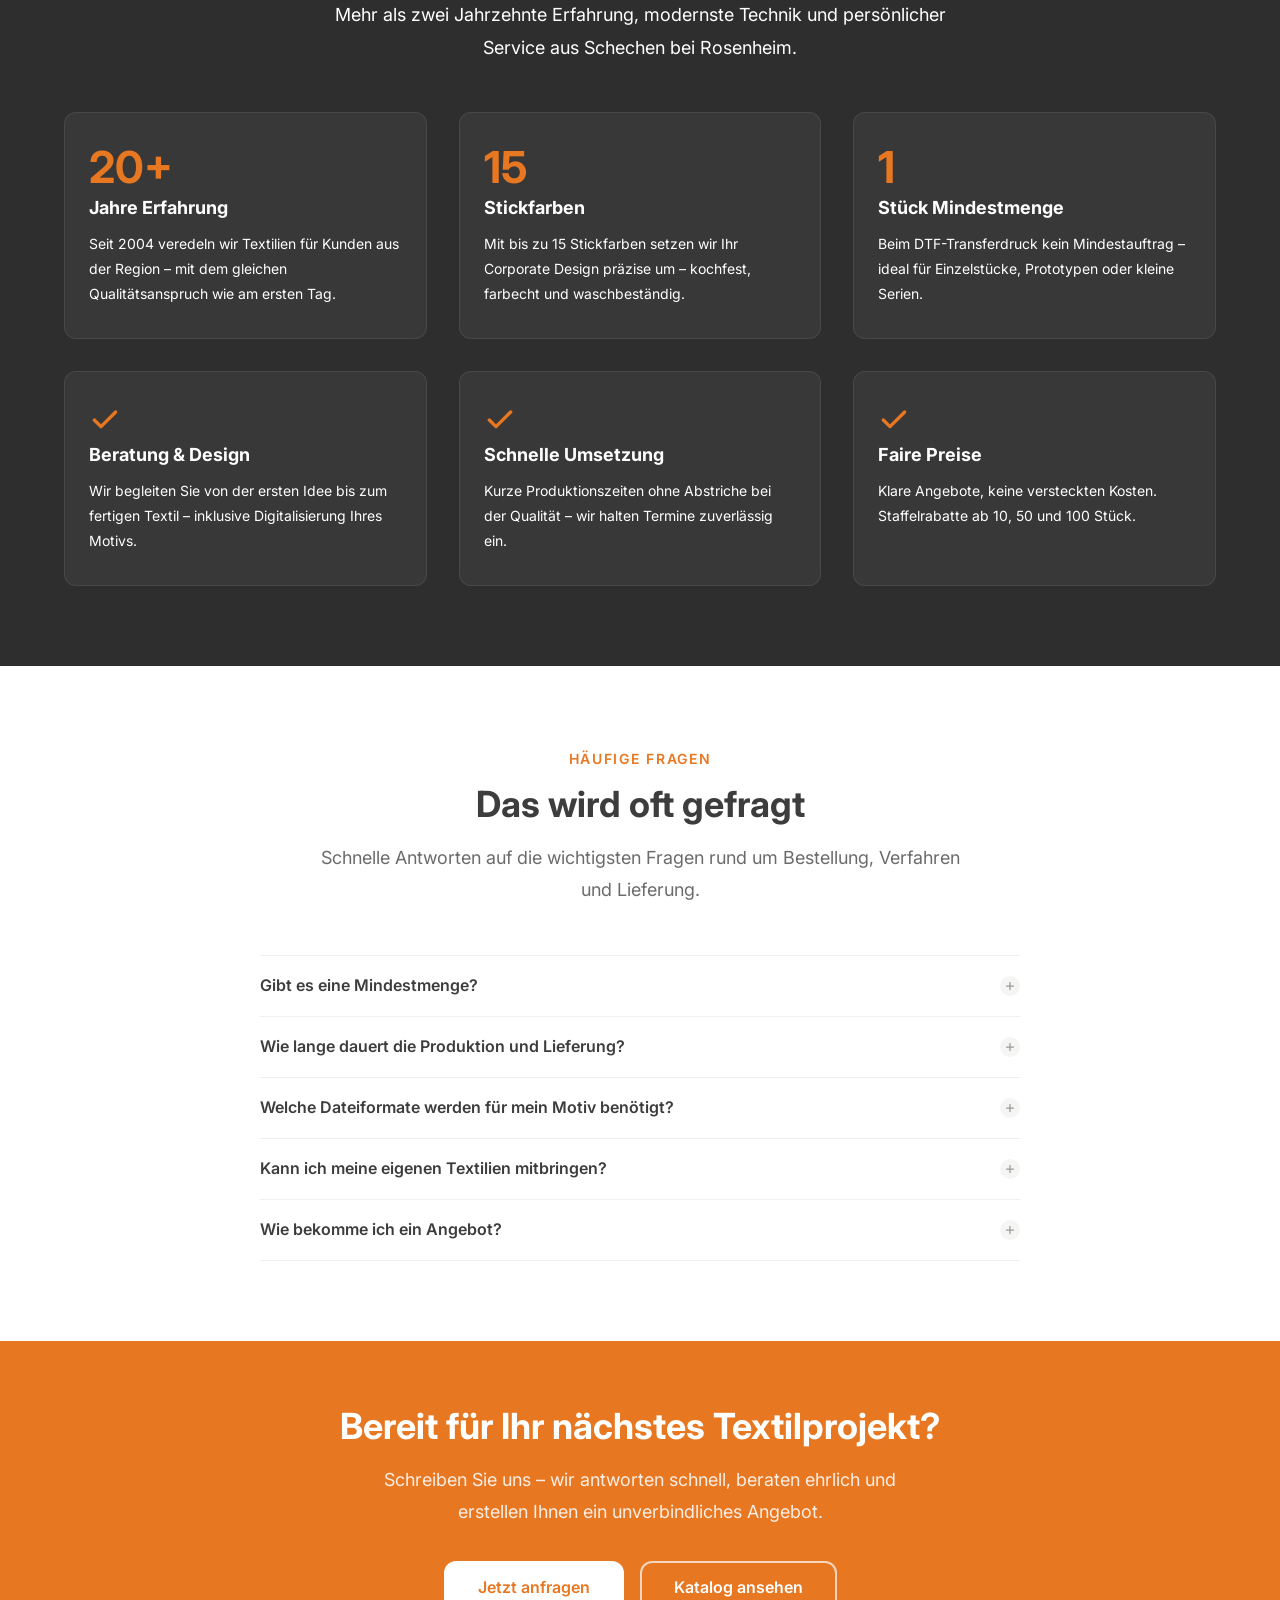
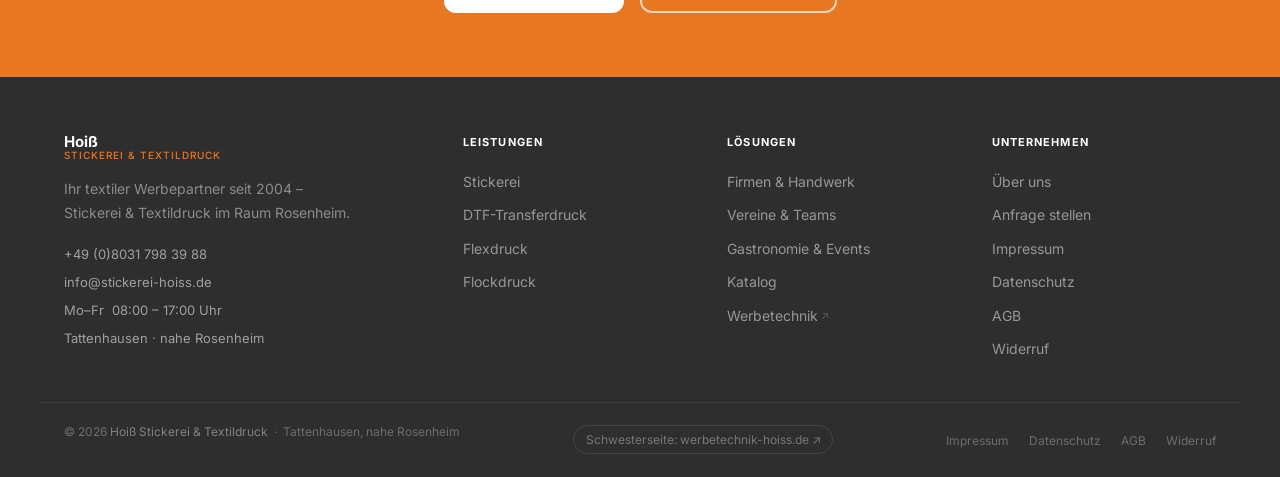
==== commit 60f5492b: "Add files via upload" ====
--- a/index.html
+++ b/index.html
@@ -1,369 +1,491 @@
 <!DOCTYPE html>
 <html lang="de">
 <head>
-    <!-- ========================================
-         SEO & META TAGS
-         ======================================== -->
-    <meta charset="UTF-8">
-    <meta name="viewport" content="width=device-width, initial-scale=1.0">
-    <meta http-equiv="X-UA-Compatible" content="IE=edge">
-    
-    <!-- Title & Description (kritisch für SEO) -->
-    <title>Hoiß Stickerei & Werbetechnik - Professionelle Bestickungs-Services</title>
-    <meta name="description" content="Hoiß Stickerei bietet professionelle Bestickung, Textildruck und Werbetechnik. Hochwertige Verarbeitung für Unternehmen und Privatpersonen. Jetzt Angebot anfordern!">
-    <meta name="keywords" content="Stickerei, Bestickunung, Werbetechnik, Textildruck, Logo Bestickung, Druck Stickerei">
-    <meta name="author" content="Hoiß Stickerei">
-    <meta name="robots" content="index, follow">
-    <meta name="language" content="de">
-    
-    <!-- Open Graph (Social Media) -->
-    <meta property="og:type" content="website">
-    <meta property="og:url" content="https://www.hoiss-stickerei.de/">
-    <meta property="og:title" content="Hoiß Stickerei & Werbetechnik">
-    <meta property="og:description" content="Professionelle Stickerei und Werbetechnik Services">
-    <meta property="og:image" content="https://www.hoiss-stickerei.de/images/og-image.jpg">
-    <meta property="og:locale" content="de_DE">
-    
-    <!-- Canonical URL -->
-    <link rel="canonical" href="https://www.hoiss-stickerei.de/">
-    
-    <!-- Favicon -->
-    <link rel="icon" type="image/x-icon" href="/favicon.ico">
-    <link rel="apple-touch-icon" href="/apple-touch-icon.png">
-    
-    <!-- Stylesheets -->
-    <link rel="stylesheet" href="/styles.css">
-    
-    <!-- Preload kritische Ressourcen -->
-    <link rel="preconnect" href="https://fonts.googleapis.com">
-    <link rel="dns-prefetch" href="https://www.google-analytics.com">
+  <meta charset="UTF-8">
+  <meta name="viewport" content="width=device-width, initial-scale=1.0">
+  <meta name="description" content="Hoiß Stickerei & Textildruck – Ihr textiler Werbepartner seit 2004. Stickerei, DTF-Transferdruck, Flexdruck und Flockdruck im Raum Rosenheim.">
+  <title>Hoiß Stickerei & Textildruck – Rosenheim</title>
+
+  <link rel="preconnect" href="https://fonts.googleapis.com">
+  <link rel="preconnect" href="https://fonts.gstatic.com" crossorigin>
+  <link href="https://fonts.googleapis.com/css2?family=Inter:wght@400;500;600;700&display=swap" rel="stylesheet">
+
+  <link rel="stylesheet" href="hoiss-stickerei.css">
 </head>
+
 <body>
-    <!-- Skip Link für Accessibility -->
-    <a href="#main-content" class="skip-link">Zum Hauptinhalt springen</a>
-    
-    <!-- Header & Navigation wird via JavaScript geladen -->
-    <div id="header-placeholder"></div>
-    
-    <!-- ========================================
-         MAIN CONTENT
-         ======================================== -->
-    <main id="main-content">
-        
-        <!-- ===== HERO SECTION ===== -->
-        <section class="hero-section" aria-label="Hero-Bereich - Willkommen bei Hoiß Stickerei">
-            <img src="/images/hero-bg.jpg" alt="Professionelle Stickerei Maschinen bei Hoiß Stickerei" class="hero-bg" loading="lazy">
-            <div class="hero-overlay"></div>
-            <div class="hero-content">
-                <h1 class="hero-title">Hoiß Stickerei & Werbetechnik</h1>
-                <p class="hero-subtitle">Professionelle Bestickungs- und Druckdienstleistungen mit 25+ Jahren Erfahrung</p>
-                <a href="#kontakt" class="btn btn-primary">Kostenlos Anfrage stellen</a>
-            </div>
-        </section>
-
-        <!-- ===== SERVICES SECTION ===== -->
-        <section class="services-section" id="dienstleistungen" aria-label="Unsere Dienstleistungen">
-            <div class="container">
-                <h2 class="section-heading section-heading-spacing">Unsere Leistungen</h2>
-                
-                <div class="services-grid">
-                    <!-- Stickerei Service Card -->
-                    <article class="service-card">
-                        <img src="/images/stickerei-service.jpg" alt="Professionelle Stickerei auf Textilien - Hoiß Stickerei" class="service-image" loading="lazy">
-                        <div class="service-content">
-                            <h3 class="service-title">Professionelle Stickerei</h3>
-                            <p class="service-description">
-                                Hochwertige Bestickungs-Services für alle Textilien. Von Logo-Bestickungen bis zu individuellen Designs – wir setzen Ihre Vorstellungen perfekt um.
-                            </p>
-                            <a href="/stickerei" class="service-link">
-                                Mehr erfahren <span>→</span>
-                            </a>
-                        </div>
-                    </article>
-
-                    <!-- Textildruck Service Card -->
-                    <article class="service-card">
-                        <img src="/images/textildruck-service.jpg" alt="Hochwertiger Textildruck und Siebdruck" class="service-image" loading="lazy">
-                        <div class="service-content">
-                            <h3 class="service-title">Textildruck</h3>
-                            <p class="service-description">
-                                Moderner Siebdruck und Digitaldruck für Ihre Kleidung. Farbkräftige, langlebige Drucke mit professionellem Finish und bester Qualität.
-                            </p>
-                            <a href="/textildruck" class="service-link">
-                                Mehr erfahren <span>→</span>
-                            </a>
-                        </div>
-                    </article>
-
-                    <!-- Werbetechnik Service Card -->
-                    <article class="service-card">
-                        <img src="/images/werbetechnik-service.jpg" alt="Professionelle Werbetechnik und Beschilderung" class="service-image" loading="lazy">
-                        <div class="service-content">
-                            <h3 class="service-title">Werbetechnik</h3>
-                            <p class="service-description">
-                                Professionelle Beschilderung, Banner und Werbemittel für Ihr Unternehmen. Hochwertige Verarbeitung und kreative, individuelle Designs.
-                            </p>
-                            <a href="/werbetechnik" class="service-link">
-                                Mehr erfahren <span>→</span>
-                            </a>
-                        </div>
-                    </article>
-                </div>
-            </div>
-        </section>
-
-        <!-- ===== ABOUT SECTION ===== -->
-        <section class="about-section" id="ueber-uns" aria-label="Über Hoiß Stickerei">
-            <div class="container">
-                <h2 class="section-heading about-heading-left">Über Hoiß Stickerei</h2>
-                <p class="section-subheading about-subheading-left">Tradition, Qualität & Innovation seit vielen Jahren</p>
-                
-                <div class="about-text-full">
-                    <p>
-                        Hoiß Stickerei ist Ihr zuverlässiger Partner für hochwertige Stickerei-, Druck- und Werbetechnik-Services. Mit jahrzehntelanger Erfahrung und modernster Technologie verwirklichen wir Ihre kreativen Ideen in höchster Qualität.
-                    </p>
-                    <p>
-                        Ob kleine Handwerksbetriebe, Einzelunternehmer oder große Konzerne – wir bieten maßgeschneiderte Lösungen für alle Anforderungen. Unser Team setzt auf Qualität, Zuverlässigkeit und persönliche Beratung.
-                    </p>
-                </div>
-
-                <!-- Features -->
-                <div class="about-features">
-                    <div class="feature-box">
-                        <div class="feature-icon">✓</div>
-                        <div>
-                            <h3 class="feature-title">Hochwertige Qualität</h3>
-                            <p class="feature-text">Strenge Qualitätskontrolle und moderne Maschinen für perfekte Ergebnisse</p>
-                        </div>
-                    </div>
-
-                    <div class="feature-box">
-                        <div class="feature-icon">✓</div>
-                        <div>
-                            <h3 class="feature-title">Schnelle Bearbeitung</h3>
-                            <p class="feature-text">Effiziente Abläufe ohne Kompromisse bei der Qualität</p>
-                        </div>
-                    </div>
-
-                    <div class="feature-box">
-                        <div class="feature-icon">✓</div>
-                        <div>
-                            <h3 class="feature-title">Persönliche Beratung</h3>
-                            <p class="feature-text">Kompetente Betreuung von der Planung bis zur Umsetzung</p>
-                        </div>
-                    </div>
-
-                    <div class="feature-box">
-                        <div class="feature-icon">✓</div>
-                        <div>
-                            <h3 class="feature-title">Kreative Lösungen</h3>
-                            <p class="feature-text">Innovative Ideen für Ihre Wünsche und Anforderungen</p>
-                        </div>
-                    </div>
-
-                    <div class="feature-box">
-                        <div class="feature-icon">✓</div>
-                        <div>
-                            <h3 class="feature-title">Zuverlässig & Pünktlich</h3>
-                            <p class="feature-text">Termingerechte Lieferung ist für uns garantiert</p>
-                        </div>
-                    </div>
-
-                    <div class="feature-box">
-                        <div class="feature-icon">✓</div>
-                        <div>
-                            <h3 class="feature-title">Faire Preise</h3>
-                            <p class="feature-text">Ausgezeichnetes Preis-Leistungs-Verhältnis garantiert</p>
-                        </div>
-                    </div>
-                </div>
-            </div>
-        </section>
-
-        <!-- ===== GALLERY SECTION ===== -->
-        <section class="gallery-section" id="galerie" aria-label="Galerie - Referenzen und Projekte">
-            <div class="container">
-                <h2 class="section-heading gallery-heading-left">Unsere Arbeiten</h2>
-                <p class="gallery-intro gallery-intro-left">
-                    Schauen Sie sich eine Auswahl unserer realisierten Projekte an. Von individuellen Bestickunungen bis zu großen Werbeprojekten – hier sehen Sie die Qualität unserer Arbeit in der Praxis.
-                </p>
-
-                <div class="gallery-grid">
-                    <figure class="gallery-item">
-                        <img src="/images/work-1.jpg" alt="Bestickerte Arbeitskleidung mit Firmenlogo - Hoiß Stickerei Referenz" class="gallery-img" loading="lazy">
-                    </figure>
-                    <figure class="gallery-item">
-                        <img src="/images/work-2.jpg" alt="Professionelles Werbebanner für Unternehmen - Hoiß Stickerei" class="gallery-img" loading="lazy">
-                    </figure>
-                    <figure class="gallery-item">
-                        <img src="/images/work-3.jpg" alt="Bestickte Polo-Shirts mit Premium-Design" class="gallery-img" loading="lazy">
-                    </figure>
-                    <figure class="gallery-item">
-                        <img src="/images/work-4.jpg" alt="Hochwertige Veredelung von Promotionalartikeln" class="gallery-img" loading="lazy">
-                    </figure>
-                    <figure class="gallery-item">
-                        <img src="/images/work-5.jpg" alt="Professionelle Textildrucke auf hochwertigen Materialien" class="gallery-img" loading="lazy">
-                    </figure>
-                    <figure class="gallery-item">
-                        <img src="/images/work-6.jpg" alt="Komplexe Stickerei-Designs mit Farbverlauf" class="gallery-img" loading="lazy">
-                    </figure>
-                </div>
-            </div>
-        </section>
-
-        <!-- ===== CONTACT SECTION ===== -->
-        <section class="contact-section" id="kontakt" aria-label="Kontaktformular und Kontaktdaten">
-            <div class="container">
-                <h2 class="section-heading">Kontakt & Anfrage</h2>
-                <p class="section-subheading">Wir freuen uns auf Ihre Nachricht!</p>
-
-                <div class="contact-grid">
-                    <!-- Contact Form -->
-                    <div>
-                        <form class="contact-form" method="POST" action="/send-contact" aria-label="Kontaktformular">
-                            <div class="form-group">
-                                <label for="name" class="form-label">Name <span class="required">*</span></label>
-                                <input type="text" id="name" name="name" class="form-input" required aria-required="true" placeholder="Ihr Name">
-                            </div>
-
-                            <div class="form-group">
-                                <label for="email" class="form-label">E-Mail <span class="required">*</span></label>
-                                <input type="email" id="email" name="email" class="form-input" required aria-required="true" placeholder="ihre@email.com">
-                            </div>
-
-                            <div class="form-group">
-                                <label for="phone" class="form-label">Telefon</label>
-                                <input type="tel" id="phone" name="phone" class="form-input" placeholder="+49 (0)...">
-                            </div>
-
-                            <div class="form-group">
-                                <label for="subject" class="form-label">Betreff <span class="required">*</span></label>
-                                <select id="subject" name="subject" class="form-select" required aria-required="true">
-                                    <option value="">-- Bitte wählen Sie --</option>
-                                    <option value="stickerei">Stickerei-Anfrage</option>
-                                    <option value="textildruck">Textildruck-Anfrage</option>
-                                    <option value="werbetechnik">Werbetechnik-Anfrage</option>
-                                    <option value="allgemein">Allgemeine Anfrage</option>
-                                </select>
-                            </div>
-
-                            <div class="form-group">
-                                <label for="message" class="form-label">Nachricht <span class="required">*</span></label>
-                                <textarea id="message" name="message" class="form-textarea" required aria-required="true" placeholder="Ihre Nachricht hier..."></textarea>
-                            </div>
-
-                            <div class="form-group form-checkbox-group">
-                                <label class="checkbox-label">
-                                    <input type="checkbox" name="privacy" class="form-checkbox" required>
-                                    <span class="checkbox-text">
-                                        Ich stimme der <a href="/datenschutz">Datenschutzerklärung</a> zu <span class="required">*</span>
-                                    </span>
-                                </label>
-                            </div>
-
-                            <button type="submit" class="btn btn-submit">Anfrage senden</button>
-                        </form>
-                    </div>
-
-                    <!-- Contact Information -->
-                    <aside class="contact-details">
-                        <h3 class="contact-heading">Kontaktdaten</h3>
-                        
-                        <div class="contact-label">Anschrift</div>
-                        <p class="contact-value">
-                            Hoiß Stickerei<br>
-                            <span itemscope itemtype="https://schema.org/PostalAddress">
-                                <span itemprop="streetAddress">Straße & Hausnummer</span><br>
-                                <span itemprop="postalCode">PLZ</span> <span itemprop="addressLocality">Ort</span><br>
-                                <span itemprop="addressCountry">Deutschland</span>
-                            </span>
-                        </p>
-
-                        <div class="contact-label" style="margin-top: 1.5rem;">Telefon</div>
-                        <p class="contact-value">
-                            <a href="tel:+4912345678900" itemprop="telephone">+49 (0) 123 456 789 00</a>
-                        </p>
-
-                        <div class="contact-label" style="margin-top: 1.5rem;">E-Mail</div>
-                        <p class="contact-value">
-                            <a href="mailto:info@hoiss-stickerei.de" itemprop="email">info@hoiss-stickerei.de</a>
-                        </p>
-
-                        <div class="contact-label" style="margin-top: 1.5rem;">Öffnungszeiten</div>
-                        <p class="contact-value">
-                            <time>Montag - Freitag:</time> 08:00 - 17:00 Uhr<br>
-                            <time>Samstag:</time> Nach Vereinbarung<br>
-                            <time>Sonntag:</time> Geschlossen
-                        </p>
-                    </aside>
-                </div>
-            </div>
-        </section>
-
-    </main>
-
-    <!-- Footer wird via JavaScript geladen -->
-    <div id="footer-placeholder"></div>
-
-    <!-- ========================================
-         STRUCTURED DATA (JSON-LD für SEO)
-         ======================================== -->
-    <script type="application/ld+json">
-    {
-        "@context": "https://schema.org",
-        "@type": "LocalBusiness",
-        "name": "Hoiß Stickerei",
-        "image": "https://www.hoiss-stickerei.de/images/logo.jpg",
-        "description": "Professionelle Stickerei, Textildruck und Werbetechnik Services seit vielen Jahren",
-        "url": "https://www.hoiss-stickerei.de",
-        "telephone": "+4912345678900",
-        "email": "info@hoiss-stickerei.de",
-        "address": {
-            "@type": "PostalAddress",
-            "streetAddress": "Straße & Hausnummer",
-            "addressLocality": "Ort",
-            "postalCode": "PLZ",
-            "addressCountry": "DE"
-        },
-        "openingHoursSpecification": [
-            {
-                "@type": "OpeningHoursSpecification",
-                "dayOfWeek": ["Monday", "Tuesday", "Wednesday", "Thursday", "Friday"],
-                "opens": "08:00",
-                "closes": "17:00"
-            }
-        ],
-        "priceRange": "$$",
-        "areaServed": ["DE"],
-        "sameAs": [
-            "https://www.facebook.com/hoiss-stickerei",
-            "https://www.instagram.com/hoiss-stickerei"
-        ],
-        "aggregateRating": {
-            "@type": "AggregateRating",
-            "ratingValue": "4.8",
-            "reviewCount": "124"
-        }
-    }
-    </script>
-
-    <!-- Breadcrumb Schema für SEO -->
-    <script type="application/ld+json">
-    {
-        "@context": "https://schema.org",
-        "@type": "BreadcrumbList",
-        "itemListElement": [
-            {
-                "@type": "ListItem",
-                "position": 1,
-                "name": "Startseite",
-                "item": "https://www.hoiss-stickerei.de"
-            }
-        ]
-    }
-    </script>
-
-    <!-- JavaScript -->
-    <script src="/main.js" defer></script>
+
+  <!-- Header (dynamisch) -->
+  <div id="site-header-placeholder"></div>
+
+  <main id="main-content">
+
+    <!-- ══════════════════════════════════════════
+         1. HERO
+    ══════════════════════════════════════════ -->
+    <section class="hero hero--full hero--home">
+      <img
+        class="hero__bg"
+        src="https://hoiss-stickerei.de/wp-content/uploads/2023/06/Stickerei-Hoiss.png"
+        alt=""
+        role="presentation"
+        fetchpriority="high"
+      >
+      <div class="hero__overlay"></div>
+
+      <div class="hero__inner container">
+        <div class="hero__content">
+          <span class="hero__label">Seit 2004 · Rosenheim &amp; Umgebung</span>
+          <h1 class="hero__title">
+            Textilveredelung,<br>
+            die <span>bleibt.</span>
+          </h1>
+          <p class="hero__text">
+            Stickerei, DTF-Transferdruck &amp; mehr – für Firmen, Vereine und Events
+            im Raum Rosenheim. Vom Entwurf bis zur fertigen Ware aus einer Hand.
+          </p>
+          <div class="hero__actions">
+            <a class="btn btn--primary btn--lg" href="/anfrage/">Jetzt anfragen</a>
+            <a class="btn btn--outline-white btn--lg" href="/stickerei/">Leistungen entdecken</a>
+          </div>
+        </div>
+      </div>
+    </section>
+
+
+    <!-- ══════════════════════════════════════════
+         2. STATS-LEISTE
+    ══════════════════════════════════════════ -->
+    <div class="stats-bar stats-bar--light">
+      <div class="container">
+        <div class="stats-bar__grid">
+
+          <div class="stat">
+            <div class="stat__number">20+</div>
+            <div class="stat__title">Jahre Erfahrung</div>
+            <div class="stat__label">Gegründet 2004</div>
+          </div>
+
+          <div class="stat">
+            <div class="stat__number">30+</div>
+            <div class="stat__title">Textilmarken</div>
+            <div class="stat__label">Von Promo bis Premium</div>
+          </div>
+
+          <div class="stat">
+            <div class="stat__number">1 Stk.</div>
+            <div class="stat__title">Mindestmenge</div>
+            <div class="stat__label">Beim DTF-Transferdruck</div>
+          </div>
+
+          <div class="stat">
+            <div class="stat__number">100%</div>
+            <div class="stat__title">Qualitätskontrolle</div>
+            <div class="stat__label">Bei jedem Auftrag</div>
+          </div>
+
+        </div>
+      </div>
+    </div>
+
+
+    <!-- ══════════════════════════════════════════
+         3. LEISTUNGEN
+    ══════════════════════════════════════════ -->
+    <section class="section" id="leistungen">
+      <div class="container">
+
+        <div class="section-header section-header--centered">
+          <span class="section-label">Textilveredelung</span>
+          <h2 class="section-title">Unsere Leistungen im Überblick</h2>
+          <p class="section-subtitle">
+            Von der edlen Stickerei bis zum fotorealistischen DTF-Druck –
+            alles aus einer Hand, ab kleinen Stückzahlen.
+          </p>
+        </div>
+
+        <div class="grid grid--3">
+
+          <!-- Stickerei -->
+          <a class="card" href="/stickerei/">
+            <img class="card__image" src="https://hoiss-stickerei.de/wp-content/uploads/2023/06/Stickerei-Hoiss.png" alt="Stickerei Hoiß" loading="lazy">
+            <div class="card__body">
+              <h3 class="card__title">Stickerei</h3>
+              <p class="card__text">
+                Die edelste Form der Textilveredelung. Kochfest, farbecht und
+                langlebig – für Logos, Schriftzüge und individuelle Motive.
+                Bis zu 15 Farben, auch in kleinen Auflagen.
+              </p>
+              <span class="card__link">Mehr erfahren &rarr;</span>
+            </div>
+          </a>
+
+          <!-- DTF-Transferdruck -->
+          <a class="card" href="/dtf-transferdruck/">
+            <span class="service-card__badge">Empfohlen</span>
+            <img class="card__image" src="https://hoiss-stickerei.de/wp-content/uploads/2023/06/Digitaldruck-Hoiss.png" alt="DTF-Transferdruck" loading="lazy">
+            <div class="card__body">
+              <h3 class="card__title">DTF-Transferdruck</h3>
+              <p class="card__text">
+                Fotorealistisch, alle Farben, ab 1 Stück. DTF ist die modernste
+                Druckmethode für maximale Detailtreue auf nahezu jedem Textil –
+                ohne Mindestmenge.
+              </p>
+              <span class="card__link">Mehr erfahren &rarr;</span>
+            </div>
+          </a>
+
+          <!-- Flexdruck -->
+          <a class="card" href="/flexdruck/">
+            <img class="card__image" src="https://hoiss-stickerei.de/wp-content/uploads/2023/06/Flexdruck-Hoiss.png" alt="Flexdruck" loading="lazy">
+            <div class="card__body">
+              <h3 class="card__title">Flexdruck</h3>
+              <p class="card__text">
+                Glatte, leicht glänzende Oberfläche für einfarbige Motive.
+                Ideal für Trikots und sportliche Bekleidung,
+                günstig auch in kleinen Mengen.
+              </p>
+              <span class="card__link">Mehr erfahren &rarr;</span>
+            </div>
+          </a>
+
+          <!-- Flockdruck -->
+          <a class="card" href="/flockdruck/">
+            <img class="card__image" src="https://hoiss-stickerei.de/wp-content/uploads/2023/06/Beflockung-Hoiss.png" alt="Flockdruck" loading="lazy">
+            <div class="card__body">
+              <h3 class="card__title">Flockdruck</h3>
+              <p class="card__text">
+                Samtige, weiche Oberfläche mit hoher Farbbrillanz.
+                Strapazierfähig und beliebt im Sport- und Vereinsbereich
+                sowie für hochwertige Werbetextilien.
+              </p>
+              <span class="card__link">Mehr erfahren &rarr;</span>
+            </div>
+          </a>
+
+          <!-- Katalog -->
+          <a class="card" href="/katalog/">
+            <img class="card__image" src="https://hoiss-stickerei.de/wp-content/uploads/2023/12/Textile_world_thumbnail-e1702738600367.jpg" alt="Textilkatalog Hoiß" loading="lazy">
+            <div class="card__body">
+              <h3 class="card__title">Textilkatalog</h3>
+              <p class="card__text">
+                Entdecken Sie unser umfangreiches Sortiment – von Workwear
+                über Sportbekleidung bis hin zu Accessoires.
+                Top-Marken wie Hakro, James &amp; Nicholson und Clique.
+              </p>
+              <span class="card__link">Zum Katalog &rarr;</span>
+            </div>
+          </a>
+
+          <!-- Werbetechnik -->
+          <a class="card" href="https://www.werbetechnik-hoiss.de" target="_blank" rel="noopener noreferrer">
+            <img class="card__image" src="https://www.werbetechnik-hoiss.de/img/Hoiss_Werbetechnik_Gebaeude.webp" alt="Werbetechnik Hoiß Rosenheim" loading="lazy">
+            <div class="card__body">
+              <span class="card__label">Schwesterseite</span>
+              <h3 class="card__title">Werbetechnik</h3>
+              <p class="card__text">
+                Fahrzeugbeschriftung, Schilder &amp; Großformatdruck –
+                unser Partnerbetrieb Hoiß Werbetechnik in Schechen
+                rundet Ihr Markenauftritt ab.
+              </p>
+              <span class="card__link">werbetechnik-hoiss.de ↗</span>
+            </div>
+          </a>
+
+        </div>
+      </div>
+    </section>
+
+
+    <!-- ══════════════════════════════════════════
+         3. LÖSUNGEN / FÜR WEN?
+    ══════════════════════════════════════════ -->
+    <section class="section section--bg" id="loesungen">
+      <div class="container">
+
+        <div class="section-header section-header--centered">
+          <span class="section-label">Für wen?</span>
+          <h2 class="section-title">Lösungen für jeden Bedarf</h2>
+          <p class="section-subtitle">
+            Ob Berufskleidung, Vereinstrikots oder Eventpromotion –
+            wir kennen die Anforderungen unserer Kunden.
+          </p>
+        </div>
+
+        <div class="grid grid--3">
+
+          <!-- Firmen & Handwerk -->
+          <a class="feature-card" href="/loesungen/firmen-handwerk/">
+            <div class="feature-card__icon">
+              <svg width="24" height="24" viewBox="0 0 24 24" fill="none" stroke="currentColor" stroke-width="1.75" stroke-linecap="round" stroke-linejoin="round">
+                <rect x="2" y="7" width="20" height="14" rx="2"/>
+                <path d="M16 7V5a2 2 0 0 0-2-2h-4a2 2 0 0 0-2 2v2"/>
+                <line x1="12" y1="12" x2="12" y2="12.01"/>
+                <path d="M2 12h8m4 0h8"/>
+              </svg>
+            </div>
+            <h3 class="feature-card__title">Firmen &amp; Handwerk</h3>
+            <p class="feature-card__text">
+              Professionelle Workwear mit Ihrem Logo – für Handwerksbetriebe,
+              Unternehmen und Corporate-Identity-Projekte.
+              Einheitliches Auftreten, das Vertrauen schafft.
+            </p>
+            <span class="card__link">Mehr erfahren &rarr;</span>
+          </a>
+
+          <!-- Vereine & Teams -->
+          <a class="feature-card" href="/loesungen/vereine-teams/">
+            <div class="feature-card__icon">
+              <svg width="24" height="24" viewBox="0 0 24 24" fill="none" stroke="currentColor" stroke-width="1.75" stroke-linecap="round" stroke-linejoin="round">
+                <path d="M17 21v-2a4 4 0 0 0-4-4H5a4 4 0 0 0-4 4v2"/>
+                <circle cx="9" cy="7" r="4"/>
+                <path d="M23 21v-2a4 4 0 0 0-3-3.87"/>
+                <path d="M16 3.13a4 4 0 0 1 0 7.75"/>
+              </svg>
+            </div>
+            <h3 class="feature-card__title">Vereine &amp; Teams</h3>
+            <p class="feature-card__text">
+              Trikots, Trainingskleidung und Freizeitshirts für Sportvereine,
+              Schulklassen und Gruppen – auch in kleinen Stückzahlen
+              und mit Namensdruck.
+            </p>
+            <span class="card__link">Mehr erfahren &rarr;</span>
+          </a>
+
+          <!-- Gastronomie & Events -->
+          <a class="feature-card" href="/loesungen/gastronomie-events/">
+            <div class="feature-card__icon">
+              <svg width="24" height="24" viewBox="0 0 24 24" fill="none" stroke="currentColor" stroke-width="1.75" stroke-linecap="round" stroke-linejoin="round">
+                <path d="M18 8h1a4 4 0 0 1 0 8h-1"/>
+                <path d="M2 8h16v9a4 4 0 0 1-4 4H6a4 4 0 0 1-4-4V8z"/>
+                <line x1="6" y1="1" x2="6" y2="4"/>
+                <line x1="10" y1="1" x2="10" y2="4"/>
+                <line x1="14" y1="1" x2="14" y2="4"/>
+              </svg>
+            </div>
+            <h3 class="feature-card__title">Gastronomie &amp; Events</h3>
+            <p class="feature-card__text">
+              Schürzen, Kellnerkleidung und Promotional-Shirts für
+              Restaurants, Caterer und Veranstaltungen –
+              schnell und auch für kurzfristige Aufträge.
+            </p>
+            <span class="card__link">Mehr erfahren &rarr;</span>
+          </a>
+
+        </div>
+      </div>
+    </section>
+
+
+    <!-- ══════════════════════════════════════════
+         4. WARUM HOISS
+    ══════════════════════════════════════════ -->
+    <section class="section section--dark" id="warum-hoiss">
+      <div class="container">
+
+        <div class="section-header section-header--centered">
+          <span class="section-label">Warum Hoiß?</span>
+          <h2 class="section-title">Ihr Partner seit 2004</h2>
+          <p class="section-subtitle">
+            Mehr als zwei Jahrzehnte Erfahrung, modernste Technik und
+            persönlicher Service aus Schechen bei Rosenheim.
+          </p>
+        </div>
+
+        <div class="grid grid--3">
+
+          <div class="stat-card">
+            <div class="stat-card__num">20+</div>
+            <h3 class="stat-card__title">Jahre Erfahrung</h3>
+            <p class="stat-card__text">
+              Seit 2004 veredeln wir Textilien für Kunden aus der Region –
+              mit dem gleichen Qualitätsanspruch wie am ersten Tag.
+            </p>
+          </div>
+
+          <div class="stat-card">
+            <div class="stat-card__num">15</div>
+            <h3 class="stat-card__title">Stickfarben</h3>
+            <p class="stat-card__text">
+              Mit bis zu 15 Stickfarben setzen wir Ihr Corporate Design
+              präzise um – kochfest, farbecht und waschbeständig.
+            </p>
+          </div>
+
+          <div class="stat-card">
+            <div class="stat-card__num">1</div>
+            <h3 class="stat-card__title">Stück Mindestmenge</h3>
+            <p class="stat-card__text">
+              Beim DTF-Transferdruck kein Mindestauftrag –
+              ideal für Einzelstücke, Prototypen oder kleine Serien.
+            </p>
+          </div>
+
+          <div class="stat-card">
+            <div class="stat-card__num"><svg width="32" height="32" viewBox="0 0 24 24" fill="none" stroke="currentColor" stroke-width="2.5" stroke-linecap="round" stroke-linejoin="round"><polyline points="20 6 9 17 4 12"/></svg></div>
+            <h3 class="stat-card__title">Beratung &amp; Design</h3>
+            <p class="stat-card__text">
+              Wir begleiten Sie von der ersten Idee bis zum fertigen Textil –
+              inklusive Digitalisierung Ihres Motivs.
+            </p>
+          </div>
+
+          <div class="stat-card">
+            <div class="stat-card__num"><svg width="32" height="32" viewBox="0 0 24 24" fill="none" stroke="currentColor" stroke-width="2.5" stroke-linecap="round" stroke-linejoin="round"><polyline points="20 6 9 17 4 12"/></svg></div>
+            <h3 class="stat-card__title">Schnelle Umsetzung</h3>
+            <p class="stat-card__text">
+              Kurze Produktionszeiten ohne Abstriche bei der Qualität –
+              wir halten Termine zuverlässig ein.
+            </p>
+          </div>
+
+          <div class="stat-card">
+            <div class="stat-card__num"><svg width="32" height="32" viewBox="0 0 24 24" fill="none" stroke="currentColor" stroke-width="2.5" stroke-linecap="round" stroke-linejoin="round"><polyline points="20 6 9 17 4 12"/></svg></div>
+            <h3 class="stat-card__title">Faire Preise</h3>
+            <p class="stat-card__text">
+              Klare Angebote, keine versteckten Kosten.
+              Staffelrabatte ab 10, 50 und 100 Stück.
+            </p>
+          </div>
+
+        </div>
+      </div>
+    </section>
+
+
+    <!-- ══════════════════════════════════════════
+         5. FAQ
+    ══════════════════════════════════════════ -->
+    <section class="section" id="faq">
+      <div class="container">
+
+        <div class="section-header section-header--centered">
+          <span class="section-label">Häufige Fragen</span>
+          <h2 class="section-title">Das wird oft gefragt</h2>
+          <p class="section-subtitle">
+            Schnelle Antworten auf die wichtigsten Fragen rund um
+            Bestellung, Verfahren und Lieferung.
+          </p>
+        </div>
+
+        <div class="faq" id="faq-list">
+
+          <div class="faq__item">
+            <button class="faq__trigger" aria-expanded="false">
+              Gibt es eine Mindestmenge?
+              <span class="faq__icon">
+                <svg viewBox="0 0 24 24" fill="none" stroke="currentColor" stroke-width="2.5" stroke-linecap="round" stroke-linejoin="round"><line x1="12" y1="5" x2="12" y2="19"/><line x1="5" y1="12" x2="19" y2="12"/></svg>
+              </span>
+            </button>
+            <div class="faq__body">
+              <p>Das kommt auf das Verfahren an. Beim <strong>DTF-Transferdruck</strong> gibt es keine Mindestmenge – einzelne Stücke sind möglich. Beim <strong>Flexdruck, Flockdruck und der Stickerei</strong> empfehlen wir ab ca. 5–10 Stück, da ein Teil des Preises auf die Einrichtung entfällt. Sprechen Sie uns einfach an – wir finden immer eine passende Lösung.</p>
+            </div>
+          </div>
+
+          <div class="faq__item">
+            <button class="faq__trigger" aria-expanded="false">
+              Wie lange dauert die Produktion und Lieferung?
+              <span class="faq__icon">
+                <svg viewBox="0 0 24 24" fill="none" stroke="currentColor" stroke-width="2.5" stroke-linecap="round" stroke-linejoin="round"><line x1="12" y1="5" x2="12" y2="19"/><line x1="5" y1="12" x2="19" y2="12"/></svg>
+              </span>
+            </button>
+            <div class="faq__body">
+              <p>Die Produktionszeit beträgt in der Regel <strong>5–10 Werktage</strong> nach Auftragsbestätigung und Freigabe des Motivs. Bei größeren Mengen oder speziellen Textilien kann es etwas länger dauern. Für dringende Aufträge sprechen Sie uns gerne direkt an – wir versuchen immer, schnell zu liefern.</p>
+            </div>
+          </div>
+
+          <div class="faq__item">
+            <button class="faq__trigger" aria-expanded="false">
+              Welche Dateiformate werden für mein Motiv benötigt?
+              <span class="faq__icon">
+                <svg viewBox="0 0 24 24" fill="none" stroke="currentColor" stroke-width="2.5" stroke-linecap="round" stroke-linejoin="round"><line x1="12" y1="5" x2="12" y2="19"/><line x1="5" y1="12" x2="19" y2="12"/></svg>
+              </span>
+            </button>
+            <div class="faq__body">
+              <p>Am besten eignen sich <strong>Vektordateien</strong> wie AI, EPS oder PDF in hoher Auflösung. Für den DTF-Druck sind auch PNG-Dateien mit transparentem Hintergrund geeignet. Kein Vektor vorhanden? Kein Problem – unser Team digitalisiert Ihr Motiv gegen eine geringe Einrichtungsgebühr.</p>
+            </div>
+          </div>
+
+          <div class="faq__item">
+            <button class="faq__trigger" aria-expanded="false">
+              Kann ich meine eigenen Textilien mitbringen?
+              <span class="faq__icon">
+                <svg viewBox="0 0 24 24" fill="none" stroke="currentColor" stroke-width="2.5" stroke-linecap="round" stroke-linejoin="round"><line x1="12" y1="5" x2="12" y2="19"/><line x1="5" y1="12" x2="19" y2="12"/></svg>
+              </span>
+            </button>
+            <div class="faq__body">
+              <p>Ja, grundsätzlich ist das möglich. Bitte kontaktieren Sie uns vorab, damit wir das Material prüfen und das passende Veredelungsverfahren empfehlen können. Für eine optimale Qualität arbeiten wir bevorzugt mit unseren Markentextilien – schauen Sie dazu gerne in unseren <a href="/katalog/">Katalog</a>.</p>
+            </div>
+          </div>
+
+          <div class="faq__item">
+            <button class="faq__trigger" aria-expanded="false">
+              Wie bekomme ich ein Angebot?
+              <span class="faq__icon">
+                <svg viewBox="0 0 24 24" fill="none" stroke="currentColor" stroke-width="2.5" stroke-linecap="round" stroke-linejoin="round"><line x1="12" y1="5" x2="12" y2="19"/><line x1="5" y1="12" x2="19" y2="12"/></svg>
+              </span>
+            </button>
+            <div class="faq__body">
+              <p>Ganz einfach: Nutzen Sie unser <a href="/anfrage/">Anfrageformular</a>, schreiben Sie uns an <a href="mailto:info@stickerei-hoiss.de">info@stickerei-hoiss.de</a> oder rufen Sie uns an unter <a href="tel:+4980317983988">+49 (0)8031 798 39 88</a>. Wir melden uns schnell mit einem unverbindlichen Angebot zurück.</p>
+            </div>
+          </div>
+
+        </div>
+      </div>
+    </section>
+
+
+    <!-- ══════════════════════════════════════════
+         6. KONTAKT-CTA
+    ══════════════════════════════════════════ -->
+    <section class="cta-section" id="kontakt-cta">
+      <div class="container">
+        <h2 class="cta-section__title">Bereit für Ihr nächstes Textilprojekt?</h2>
+        <p class="cta-section__text">
+          Schreiben Sie uns – wir antworten schnell, beraten ehrlich
+          und erstellen Ihnen ein unverbindliches Angebot.
+        </p>
+        <div class="hero__actions">
+          <a class="btn btn--white btn--lg" href="/anfrage/">Jetzt anfragen</a>
+          <a class="btn btn--outline-white btn--lg" href="/katalog/">Katalog ansehen</a>
+        </div>
+      </div>
+    </section>
+
+  </main>
+
+  <!-- Footer (dynamisch) -->
+  <div id="site-footer-placeholder"></div>
+
+  <script src="main.js" defer></script>
+  <script>
+    /*
+     * Header & Footer nachladen.
+     * Lokal (file://) funktioniert fetch() nicht – bitte über einen
+     * lokalen Webserver öffnen (z.B. VS Code Live Server).
+     */
+    document.addEventListener('DOMContentLoaded', function () {
+      if (location.protocol === 'file:') {
+        console.info('Hoiß: Lokaler Dateimodus – Header/Footer werden nicht geladen. Bitte Live Server verwenden.');
+        return;
+      }
+      function loadFragment(url, id, cb) {
+        fetch(url)
+          .then(function (r) { return r.text(); })
+          .then(function (html) {
+            var el = document.getElementById(id);
+            if (el) { el.innerHTML = html; if (cb) cb(); }
+          })
+          .catch(function (e) { console.warn('Fragment nicht geladen:', url, e); });
+      }
+      loadFragment('header.html', 'site-header-placeholder', function () {
+        if (typeof window.initHeader === 'function') window.initHeader();
+      });
+      loadFragment('footer.html', 'site-footer-placeholder', function () {
+        if (typeof window.initFooter === 'function') window.initFooter();
+      });
+    });
+  </script>
+
 </body>
 </html>
--- a/hoiss-stickerei.css
+++ b/hoiss-stickerei.css
@@ -0,0 +1,2580 @@
+/* ============================================================
+   hoiss-stickerei.de – Stylesheet
+   Corporate Design in Anlehnung an werbetechnik-hoiss.de
+   Familienunternehmen Hoiß | Schechen bei Rosenheim
+   ============================================================ */
+
+/* ============================================================
+   1. CSS CUSTOM PROPERTIES (Design Tokens)
+   ============================================================ */
+:root {
+  /* Markenfarben – Hoiß Stickerei */
+  --color-primary:        #e87722;   /* Hoiß Orange (Hauptakzent) */
+  --color-primary-dark:   #c45e0d;   /* Hover / aktive Zustände */
+  --color-primary-light:  #fdf0e3;   /* Heller Hintergrund / Badges */
+
+  --color-secondary:      #3d3d3d;   /* Dunkelgrau – Headlines */
+  --color-dark:           #4a4a4a;   /* Textkörper */
+  --color-mid:            #6b6b6b;   /* Sekundärer Text */
+  --color-muted:          #9a9a9a;   /* Hinweistexte, Labels */
+  --color-border:         #d8d8d8;   /* Standard-Border */
+  --color-border-light:   #efefef;   /* Feiner Trenner */
+
+  --color-bg:             #ffffff;   /* Seitengrund */
+  --color-bg-soft:        #f5f5f4;   /* Alternativfläche / Sektionen (Grauton) */
+  --color-bg-dark:        #2e2e2e;   /* Dunkle Sektionen, Footer (Grau) */
+
+  /* Typografie */
+  --font-sans:    'Inter', 'Segoe UI', Arial, Helvetica, sans-serif;
+  --font-display: 'Inter', 'Segoe UI', Arial, Helvetica, sans-serif;
+
+  --fs-xs:   0.75rem;   /*  12px */
+  --fs-sm:   0.875rem;  /*  14px */
+  --fs-base: 1rem;      /*  16px */
+  --fs-md:   1.125rem;  /*  18px */
+  --fs-lg:   1.25rem;   /*  20px */
+  --fs-xl:   1.5rem;    /*  24px */
+  --fs-2xl:  1.875rem;  /*  30px */
+  --fs-3xl:  2.25rem;   /*  36px */
+  --fs-4xl:  2.75rem;   /*  44px */
+  --fs-5xl:  3.5rem;    /*  56px */
+
+  --fw-regular: 400;
+  --fw-medium:  500;
+  --fw-semibold: 600;
+  --fw-bold:    700;
+
+  --lh-tight:  1.2;
+  --lh-normal: 1.6;
+  --lh-loose:  1.8;
+
+  /* Abstände */
+  --space-1:  0.25rem;
+  --space-2:  0.5rem;
+  --space-3:  0.75rem;
+  --space-4:  1rem;
+  --space-5:  1.25rem;
+  --space-6:  1.5rem;
+  --space-8:  2rem;
+  --space-10: 2.5rem;
+  --space-12: 3rem;
+  --space-16: 4rem;
+  --space-20: 5rem;
+  --space-24: 6rem;
+
+  /* Layout */
+  --container-max:  1200px;
+  --container-wide: 1400px;
+  --gutter:          1.5rem;
+
+  /* Radien */
+  --radius-sm:  4px;
+  --radius-md:  8px;
+  --radius-lg:  12px;
+  --radius-xl:  20px;
+  --radius-full: 9999px;
+
+  /* Schatten */
+  --shadow-sm:  0 1px 3px rgba(0,0,0,0.08);
+  --shadow-md:  0 4px 12px rgba(0,0,0,0.10);
+  --shadow-lg:  0 8px 28px rgba(0,0,0,0.12);
+  --shadow-xl:  0 16px 48px rgba(0,0,0,0.14);
+
+  /* Übergänge */
+  --transition: 0.22s ease;
+  --transition-slow: 0.38s ease;
+}
+
+
+/* ============================================================
+   2. RESET & BASIS
+   ============================================================ */
+*, *::before, *::after {
+  box-sizing: border-box;
+  margin: 0;
+  padding: 0;
+}
+
+html {
+  font-size: 16px;
+  scroll-behavior: smooth;
+  -webkit-text-size-adjust: 100%;
+}
+
+body {
+  font-family: var(--font-sans);
+  font-size: var(--fs-base);
+  font-weight: var(--fw-regular);
+  line-height: var(--lh-normal);
+  color: var(--color-dark);
+  background-color: var(--color-bg);
+  -webkit-font-smoothing: antialiased;
+  -moz-osx-font-smoothing: grayscale;
+}
+
+img, svg, video {
+  display: block;
+  max-width: 100%;
+  height: auto;
+}
+
+a {
+  color: var(--color-primary);
+  text-decoration: none;
+  transition: color var(--transition);
+}
+
+a:hover {
+  color: var(--color-primary-dark);
+}
+
+ul, ol {
+  list-style: none;
+}
+
+button {
+  cursor: pointer;
+  font-family: inherit;
+  border: none;
+  background: none;
+}
+
+input, textarea, select {
+  font-family: inherit;
+  font-size: inherit;
+}
+
+
+/* ============================================================
+   3. TYPOGRAFIE
+   ============================================================ */
+h1, h2, h3, h4, h5, h6 {
+  font-family: var(--font-display);
+  font-weight: var(--fw-bold);
+  line-height: var(--lh-tight);
+  color: var(--color-secondary);
+}
+
+h1 { font-size: var(--fs-4xl); }
+h2 { font-size: var(--fs-3xl); }
+h3 { font-size: var(--fs-xl);  }
+h4 { font-size: var(--fs-lg);  }
+h5 { font-size: var(--fs-md);  }
+h6 { font-size: var(--fs-base); }
+
+p {
+  line-height: var(--lh-loose);
+  color: var(--color-mid);
+  margin-bottom: var(--space-4);
+}
+
+p:last-child {
+  margin-bottom: 0;
+}
+
+strong, b {
+  font-weight: var(--fw-semibold);
+  color: var(--color-dark);
+}
+
+/* Abschnitts-Headline Muster (wie auf werbetechnik-hoiss.de) */
+.section-label {
+  display: inline-block;
+  font-size: var(--fs-sm);
+  font-weight: var(--fw-semibold);
+  text-transform: uppercase;
+  letter-spacing: 0.12em;
+  color: var(--color-primary);
+  margin-bottom: var(--space-3);
+}
+
+.section-title {
+  font-size: var(--fs-3xl);
+  font-weight: var(--fw-bold);
+  color: var(--color-secondary);
+  margin-bottom: var(--space-4);
+  line-height: var(--lh-tight);
+}
+
+.section-subtitle {
+  font-size: var(--fs-md);
+  color: var(--color-mid);
+  max-width: 640px;
+  line-height: var(--lh-loose);
+}
+
+.section-header {
+  margin-bottom: var(--space-12);
+}
+
+.section-header--centered {
+  text-align: center;
+}
+
+.section-header--centered .section-subtitle {
+  margin-left: auto;
+  margin-right: auto;
+}
+
+
+/* ============================================================
+   4. LAYOUT HELFER
+   ============================================================ */
+.container {
+  max-width: var(--container-max);
+  margin-left: auto;
+  margin-right: auto;
+  padding-left: var(--gutter);
+  padding-right: var(--gutter);
+}
+
+.container--wide {
+  max-width: var(--container-wide);
+}
+
+.section {
+  padding-top: var(--space-20);
+  padding-bottom: var(--space-20);
+}
+
+.section--sm {
+  padding-top: var(--space-12);
+  padding-bottom: var(--space-12);
+}
+
+.section--lg {
+  padding-top: var(--space-24);
+  padding-bottom: var(--space-24);
+}
+
+.section--bg {
+  background-color: var(--color-bg-soft);
+}
+
+.section--dark {
+  background-color: var(--color-bg-dark);
+  color: #fff;
+}
+
+.section--dark h1,
+.section--dark h2,
+.section--dark h3,
+.section--dark h4,
+.section--dark p {
+  color: #fff;
+}
+
+.section--dark .section-label {
+  color: #f9a65a;
+}
+
+/* Grid-Systeme */
+.grid {
+  display: grid;
+  gap: var(--space-8);
+}
+
+.grid--2 { grid-template-columns: repeat(2, 1fr); }
+.grid--3 { grid-template-columns: repeat(3, 1fr); }
+.grid--4 { grid-template-columns: repeat(4, 1fr); }
+
+.grid--auto-3 {
+  grid-template-columns: repeat(auto-fit, minmax(280px, 1fr));
+}
+
+.grid--auto-4 {
+  grid-template-columns: repeat(auto-fit, minmax(220px, 1fr));
+}
+
+/* Flex-Helfer */
+.flex { display: flex; }
+.flex--center { align-items: center; justify-content: center; }
+.flex--between { align-items: center; justify-content: space-between; }
+.flex--gap-4 { gap: var(--space-4); }
+.flex--gap-8 { gap: var(--space-8); }
+
+
+/* ============================================================
+   5. HEADER & NAVIGATION
+   ============================================================ */
+.site-header {
+  position: sticky;
+  top: 0;
+  z-index: 100;
+  background-color: var(--color-bg);
+  border-bottom: 1px solid var(--color-border-light);
+  box-shadow: var(--shadow-sm);
+}
+
+.header-inner {
+  display: flex;
+  align-items: center;
+  justify-content: space-between;
+  height: 72px;
+  gap: var(--space-8);
+}
+
+/* Logo */
+.site-logo {
+  display: flex;
+  align-items: center;
+  gap: var(--space-3);
+  text-decoration: none;
+  flex-shrink: 0;
+}
+
+.site-logo img {
+  height: 44px;
+  width: auto;
+}
+
+.site-logo__text {
+  display: flex;
+  flex-direction: column;
+  line-height: 1.15;
+}
+
+.site-logo__name {
+  font-size: var(--fs-md);
+  font-weight: var(--fw-bold);
+  color: var(--color-secondary);
+  letter-spacing: -0.02em;
+}
+
+.site-logo__sub {
+  font-size: var(--fs-xs);
+  font-weight: var(--fw-medium);
+  color: var(--color-primary);
+  text-transform: uppercase;
+  letter-spacing: 0.08em;
+}
+
+/* Haupt-Navigation */
+.site-nav {
+  display: flex;
+  align-items: center;
+  gap: var(--space-1);
+}
+
+.site-nav__link {
+  display: inline-flex;
+  align-items: center;
+  padding: var(--space-2) var(--space-4);
+  font-size: var(--fs-sm);
+  font-weight: var(--fw-medium);
+  color: var(--color-dark);
+  border-radius: var(--radius-md);
+  transition: background var(--transition), color var(--transition);
+  white-space: nowrap;
+}
+
+.site-nav__link:hover,
+.site-nav__link--active {
+  background: var(--color-primary-light);
+  color: var(--color-primary);
+}
+
+.site-nav__link--cta {
+  background: var(--color-primary);
+  color: #fff;
+  margin-left: var(--space-2);
+  padding: var(--space-2) var(--space-5);
+}
+
+.site-nav__link--cta:hover {
+  background: var(--color-primary-dark);
+  color: #fff;
+}
+
+/* Dropdown */
+.nav-dropdown {
+  position: relative;
+}
+
+.nav-dropdown__menu {
+  position: absolute;
+  top: calc(100% + var(--space-2));
+  left: 0;
+  min-width: 220px;
+  background: var(--color-bg);
+  border: 1px solid var(--color-border);
+  border-radius: var(--radius-lg);
+  box-shadow: var(--shadow-lg);
+  padding: var(--space-2);
+  opacity: 0;
+  visibility: hidden;
+  transform: translateY(-6px);
+  transition: opacity var(--transition), transform var(--transition), visibility var(--transition);
+  z-index: 50;
+}
+
+.nav-dropdown:hover .nav-dropdown__menu,
+.nav-dropdown:focus-within .nav-dropdown__menu {
+  opacity: 1;
+  visibility: visible;
+  transform: translateY(0);
+}
+
+.nav-dropdown__item {
+  display: block;
+  padding: var(--space-2) var(--space-4);
+  font-size: var(--fs-sm);
+  color: var(--color-dark);
+  border-radius: var(--radius-md);
+  transition: background var(--transition), color var(--transition);
+}
+
+.nav-dropdown__item:hover {
+  background: var(--color-bg-soft);
+  color: var(--color-primary);
+}
+
+/* Mobiler Hamburger */
+.nav-toggle {
+  display: none;
+  flex-direction: column;
+  gap: 5px;
+  padding: var(--space-2);
+  cursor: pointer;
+}
+
+.nav-toggle span {
+  display: block;
+  width: 24px;
+  height: 2px;
+  background: var(--color-dark);
+  border-radius: var(--radius-full);
+  transition: transform var(--transition), opacity var(--transition);
+}
+
+/* Header-Kontaktbar (optional – schmaler Streifen oben) */
+.header-topbar {
+  background: var(--color-secondary);
+  color: #fff;
+  font-size: var(--fs-xs);
+  padding: var(--space-2) 0;
+}
+
+.header-topbar a {
+  color: #ccc;
+  transition: color var(--transition);
+}
+
+.header-topbar a:hover {
+  color: var(--color-primary);
+}
+
+.header-topbar__inner {
+  display: flex;
+  align-items: center;
+  justify-content: flex-end;
+  gap: var(--space-6);
+}
+
+
+/* ============================================================
+   6. HERO-BEREICH
+   ============================================================ */
+.hero {
+  position: relative;
+  min-height: 540px;
+  display: flex;
+  align-items: center;
+  overflow: hidden;
+  background-color: var(--color-bg-soft);
+}
+
+.hero--full {
+  min-height: 680px;
+}
+
+.hero__bg {
+  position: absolute;
+  inset: 0;
+  object-fit: cover;
+  width: 100%;
+  height: 100%;
+  z-index: 0;
+}
+
+.hero__overlay {
+  position: absolute;
+  inset: 0;
+  background: linear-gradient(90deg, rgba(0,0,0,0.65) 0%, rgba(0,0,0,0.20) 60%, transparent 100%);
+  z-index: 1;
+}
+
+.hero__content {
+  position: relative;
+  z-index: 2;
+  max-width: 640px;
+  color: #fff;
+}
+
+.hero__label {
+  display: inline-block;
+  font-size: var(--fs-sm);
+  font-weight: var(--fw-semibold);
+  text-transform: uppercase;
+  letter-spacing: 0.12em;
+  color: var(--color-primary);
+  margin-bottom: var(--space-4);
+}
+
+.hero__title {
+  font-size: var(--fs-5xl);
+  font-weight: var(--fw-bold);
+  line-height: 1.1;
+  color: #fff;
+  margin-bottom: var(--space-5);
+}
+
+.hero__title span {
+  color: var(--color-primary);
+}
+
+.hero__text {
+  font-size: var(--fs-md);
+  line-height: var(--lh-loose);
+  color: rgba(255,255,255,0.88);
+  margin-bottom: var(--space-8);
+}
+
+.hero__actions {
+  display: flex;
+  flex-wrap: wrap;
+  gap: var(--space-4);
+  align-items: center;
+}
+
+
+/* ============================================================
+   7. BUTTONS
+   ============================================================ */
+.btn {
+  display: inline-flex;
+  align-items: center;
+  justify-content: center;
+  gap: var(--space-2);
+  padding: var(--space-3) var(--space-6);
+  font-size: var(--fs-sm);
+  font-weight: var(--fw-semibold);
+  line-height: 1;
+  border-radius: var(--radius-md);
+  text-decoration: none;
+  cursor: pointer;
+  transition: background var(--transition), color var(--transition),
+              border-color var(--transition), transform var(--transition);
+  white-space: nowrap;
+  border: 2px solid transparent;
+}
+
+.btn:active {
+  transform: scale(0.98);
+}
+
+/* Primär – Rot ausgefüllt */
+.btn--primary {
+  background: var(--color-primary);
+  color: #fff;
+  border-color: var(--color-primary);
+}
+
+.btn--primary:hover {
+  background: var(--color-primary-dark);
+  border-color: var(--color-primary-dark);
+  color: #fff;
+}
+
+/* Sekundär – Outline Rot */
+.btn--outline {
+  background: transparent;
+  color: var(--color-primary);
+  border-color: var(--color-primary);
+}
+
+.btn--outline:hover {
+  background: var(--color-primary);
+  color: #fff;
+}
+
+/* Weiß-Outline (auf dunklem Hintergrund) */
+.btn--outline-white {
+  background: transparent;
+  color: #fff;
+  border-color: rgba(255,255,255,0.7);
+}
+
+.btn--outline-white:hover {
+  background: #fff;
+  color: var(--color-primary);
+  border-color: #fff;
+}
+
+/* Größen */
+.btn--sm {
+  padding: var(--space-2) var(--space-4);
+  font-size: var(--fs-xs);
+}
+
+.btn--lg {
+  padding: var(--space-4) var(--space-8);
+  font-size: var(--fs-base);
+  border-radius: var(--radius-lg);
+}
+
+/* Pill */
+.btn--pill {
+  border-radius: var(--radius-full);
+}
+
+/* Icon rechts */
+.btn .btn__icon {
+  width: 16px;
+  height: 16px;
+  flex-shrink: 0;
+  transition: transform var(--transition);
+}
+
+.btn:hover .btn__icon {
+  transform: translateX(3px);
+}
+
+
+/* ============================================================
+   8. KARTEN (Cards)
+   ============================================================ */
+
+/* Basis-Karte */
+.card {
+  background: var(--color-bg);
+  border: 1px solid var(--color-border-light);
+  border-radius: var(--radius-lg);
+  overflow: hidden;
+  transition: box-shadow var(--transition), transform var(--transition);
+}
+
+.card:hover {
+  box-shadow: var(--shadow-lg);
+  transform: translateY(-3px);
+}
+
+.card__image {
+  width: 100%;
+  aspect-ratio: 4 / 3;
+  object-fit: cover;
+}
+
+.card__body {
+  padding: var(--space-6);
+}
+
+.card__label {
+  font-size: var(--fs-xs);
+  font-weight: var(--fw-semibold);
+  text-transform: uppercase;
+  letter-spacing: 0.1em;
+  color: var(--color-primary);
+  margin-bottom: var(--space-2);
+}
+
+.card__title {
+  font-size: var(--fs-lg);
+  font-weight: var(--fw-bold);
+  color: var(--color-secondary);
+  margin-bottom: var(--space-3);
+  line-height: var(--lh-tight);
+}
+
+.card__text {
+  font-size: var(--fs-sm);
+  color: var(--color-mid);
+  line-height: var(--lh-loose);
+  margin-bottom: var(--space-5);
+}
+
+.card__link {
+  display: inline-flex;
+  align-items: center;
+  gap: var(--space-2);
+  font-size: var(--fs-sm);
+  font-weight: var(--fw-semibold);
+  color: var(--color-primary);
+  text-decoration: none;
+  transition: gap var(--transition), color var(--transition);
+}
+
+.card__link:hover {
+  gap: var(--space-3);
+  color: var(--color-primary-dark);
+}
+
+/* Feature-Karte (Icon + Text) */
+.feature-card {
+  padding: var(--space-8);
+  background: var(--color-bg);
+  border: 1px solid var(--color-border-light);
+  border-radius: var(--radius-lg);
+  transition: box-shadow var(--transition), border-color var(--transition);
+}
+
+.feature-card:hover {
+  box-shadow: var(--shadow-md);
+  border-color: var(--color-primary-light);
+}
+
+.feature-card__icon {
+  width: 52px;
+  height: 52px;
+  border-radius: var(--radius-md);
+  background: var(--color-primary-light);
+  display: flex;
+  align-items: center;
+  justify-content: center;
+  margin-bottom: var(--space-5);
+  color: var(--color-primary);
+  font-size: 22px;
+}
+
+.feature-card__title {
+  font-size: var(--fs-md);
+  font-weight: var(--fw-bold);
+  color: var(--color-secondary);
+  margin-bottom: var(--space-3);
+}
+
+.feature-card__text {
+  font-size: var(--fs-sm);
+  color: var(--color-mid);
+  line-height: var(--lh-loose);
+}
+
+/* Leistungs-Karte (Services – wie auf werbetechnik-hoiss.de) */
+.service-card {
+  position: relative;
+  border-radius: var(--radius-lg);
+  overflow: hidden;
+  background: var(--color-secondary);
+  aspect-ratio: 4 / 3;
+  cursor: pointer;
+}
+
+.service-card__image {
+  width: 100%;
+  height: 100%;
+  object-fit: cover;
+  transition: transform var(--transition-slow);
+}
+
+.service-card:hover .service-card__image {
+  transform: scale(1.04);
+}
+
+.service-card__overlay {
+  position: absolute;
+  inset: 0;
+  background: linear-gradient(0deg, rgba(0,0,0,0.72) 0%, rgba(0,0,0,0.10) 55%);
+  transition: background var(--transition-slow);
+}
+
+.service-card:hover .service-card__overlay {
+  background: linear-gradient(0deg, rgba(232,119,34,0.82) 0%, rgba(0,0,0,0.15) 60%);
+}
+
+.service-card__content {
+  position: absolute;
+  bottom: 0;
+  left: 0;
+  right: 0;
+  padding: var(--space-6);
+  color: #fff;
+}
+
+.service-card__title {
+  font-size: var(--fs-lg);
+  font-weight: var(--fw-bold);
+  color: #fff;
+  margin-bottom: var(--space-2);
+}
+
+.service-card__text {
+  font-size: var(--fs-sm);
+  color: rgba(255,255,255,0.82);
+  line-height: var(--lh-normal);
+  margin-bottom: var(--space-3);
+  opacity: 0;
+  transform: translateY(8px);
+  transition: opacity var(--transition-slow), transform var(--transition-slow);
+}
+
+.service-card:hover .service-card__text {
+  opacity: 1;
+  transform: translateY(0);
+}
+
+.service-card__arrow {
+  display: inline-flex;
+  align-items: center;
+  gap: var(--space-2);
+  font-size: var(--fs-sm);
+  font-weight: var(--fw-semibold);
+  color: #fff;
+}
+
+
+/* ============================================================
+   9. PROZESS-SCHRITTE (wie "So arbeiten wir")
+   ============================================================ */
+.process-steps {
+  display: grid;
+  grid-template-columns: repeat(auto-fit, minmax(220px, 1fr));
+  gap: var(--space-8);
+  counter-reset: step;
+}
+
+.process-step {
+  position: relative;
+  padding: var(--space-8) var(--space-6);
+  text-align: center;
+}
+
+.process-step__number {
+  display: inline-flex;
+  align-items: center;
+  justify-content: center;
+  width: 56px;
+  height: 56px;
+  border-radius: var(--radius-full);
+  background: var(--color-primary);
+  color: #fff;
+  font-size: var(--fs-xl);
+  font-weight: var(--fw-bold);
+  margin: 0 auto var(--space-5);
+}
+
+.process-step__title {
+  font-size: var(--fs-lg);
+  font-weight: var(--fw-bold);
+  color: var(--color-secondary);
+  margin-bottom: var(--space-3);
+}
+
+.process-step__text {
+  font-size: var(--fs-sm);
+  color: var(--color-mid);
+  line-height: var(--lh-loose);
+}
+
+/* Verbindungslinie zwischen Schritten */
+.process-steps--connected .process-step:not(:last-child)::after {
+  content: '';
+  position: absolute;
+  top: calc(var(--space-8) + 28px); /* Mitte des Kreises */
+  right: calc(-1 * var(--space-4));
+  width: var(--space-8);
+  height: 2px;
+  background: var(--color-border);
+}
+
+
+/* ============================================================
+   10. STATISTIK / USP-LEISTE
+   ============================================================ */
+.stats-bar {
+  padding: var(--space-12) 0;
+  background: var(--color-secondary);
+  color: #fff;
+}
+
+.stats-bar__grid {
+  display: grid;
+  grid-template-columns: repeat(auto-fit, minmax(140px, 1fr));
+  gap: var(--space-8);
+  text-align: center;
+}
+
+.stat__number {
+  font-size: var(--fs-4xl);
+  font-weight: var(--fw-bold);
+  color: var(--color-primary);
+  line-height: 1;
+  margin-bottom: var(--space-2);
+}
+
+.stat__label {
+  font-size: var(--fs-sm);
+  color: rgba(255,255,255,0.70);
+  font-weight: var(--fw-medium);
+}
+
+
+/* ============================================================
+   11. TESTIMONIALS / KUNDENMEINUNGEN
+   ============================================================ */
+.testimonial {
+  background: var(--color-bg);
+  border: 1px solid var(--color-border-light);
+  border-radius: var(--radius-lg);
+  padding: var(--space-8);
+  position: relative;
+}
+
+.testimonial::before {
+  content: '"';
+  position: absolute;
+  top: var(--space-4);
+  left: var(--space-6);
+  font-size: 5rem;
+  font-weight: var(--fw-bold);
+  color: var(--color-primary-light);
+  line-height: 1;
+  pointer-events: none;
+}
+
+.testimonial__text {
+  font-size: var(--fs-base);
+  color: var(--color-dark);
+  line-height: var(--lh-loose);
+  margin-bottom: var(--space-6);
+  padding-top: var(--space-6);
+  position: relative;
+  z-index: 1;
+}
+
+.testimonial__author {
+  display: flex;
+  align-items: center;
+  gap: var(--space-3);
+}
+
+.testimonial__avatar {
+  width: 44px;
+  height: 44px;
+  border-radius: var(--radius-full);
+  background: var(--color-primary-light);
+  display: flex;
+  align-items: center;
+  justify-content: center;
+  font-size: var(--fs-sm);
+  font-weight: var(--fw-bold);
+  color: var(--color-primary);
+  flex-shrink: 0;
+  overflow: hidden;
+}
+
+.testimonial__avatar img {
+  width: 100%;
+  height: 100%;
+  object-fit: cover;
+}
+
+.testimonial__name {
+  font-size: var(--fs-sm);
+  font-weight: var(--fw-semibold);
+  color: var(--color-secondary);
+}
+
+.testimonial__role {
+  font-size: var(--fs-xs);
+  color: var(--color-muted);
+}
+
+.testimonial__stars {
+  display: flex;
+  gap: 2px;
+  color: #f59e0b;
+  font-size: var(--fs-sm);
+  margin-bottom: var(--space-4);
+}
+
+
+/* ============================================================
+   12. GALERIE / PORTFOLIO
+   ============================================================ */
+.gallery-grid {
+  display: grid;
+  grid-template-columns: repeat(auto-fit, minmax(260px, 1fr));
+  gap: var(--space-4);
+}
+
+.gallery-item {
+  position: relative;
+  border-radius: var(--radius-lg);
+  overflow: hidden;
+  aspect-ratio: 4 / 3;
+  background: var(--color-bg-soft);
+  cursor: pointer;
+}
+
+.gallery-item img {
+  width: 100%;
+  height: 100%;
+  object-fit: cover;
+  transition: transform var(--transition-slow);
+}
+
+.gallery-item:hover img {
+  transform: scale(1.05);
+}
+
+.gallery-item__caption {
+  position: absolute;
+  bottom: 0;
+  left: 0;
+  right: 0;
+  padding: var(--space-4) var(--space-5);
+  background: linear-gradient(0deg, rgba(0,0,0,0.65) 0%, transparent 100%);
+  color: #fff;
+  font-size: var(--fs-sm);
+  font-weight: var(--fw-medium);
+  transform: translateY(4px);
+  opacity: 0;
+  transition: opacity var(--transition), transform var(--transition);
+}
+
+.gallery-item:hover .gallery-item__caption {
+  opacity: 1;
+  transform: translateY(0);
+}
+
+
+/* ============================================================
+   13. KONTAKTFORMULAR
+   ============================================================ */
+.form-group {
+  margin-bottom: var(--space-5);
+}
+
+.form-label {
+  display: block;
+  font-size: var(--fs-sm);
+  font-weight: var(--fw-medium);
+  color: var(--color-dark);
+  margin-bottom: var(--space-2);
+}
+
+.form-label span {
+  color: var(--color-primary);
+}
+
+.form-input,
+.form-select,
+.form-textarea {
+  display: block;
+  width: 100%;
+  padding: var(--space-3) var(--space-4);
+  font-size: var(--fs-base);
+  font-family: inherit;
+  color: var(--color-dark);
+  background: var(--color-bg);
+  border: 1.5px solid var(--color-border);
+  border-radius: var(--radius-md);
+  outline: none;
+  transition: border-color var(--transition), box-shadow var(--transition);
+  -webkit-appearance: none;
+     -moz-appearance: none;
+          appearance: none;
+}
+
+.form-input:focus,
+.form-select:focus,
+.form-textarea:focus {
+  border-color: var(--color-primary);
+  box-shadow: 0 0 0 3px rgba(232,119,34,0.15);
+}
+
+.form-input::placeholder,
+.form-textarea::placeholder {
+  color: var(--color-muted);
+}
+
+.form-textarea {
+  resize: vertical;
+  min-height: 140px;
+}
+
+.form-hint {
+  margin-top: var(--space-1);
+  font-size: var(--fs-xs);
+  color: var(--color-muted);
+}
+
+.form-error {
+  margin-top: var(--space-1);
+  font-size: var(--fs-xs);
+  color: var(--color-primary);
+}
+
+.form-grid {
+  display: grid;
+  grid-template-columns: 1fr 1fr;
+  gap: var(--space-5);
+}
+
+/* Checkbox / Radio */
+.form-check {
+  display: flex;
+  align-items: flex-start;
+  gap: var(--space-3);
+  cursor: pointer;
+}
+
+.form-check input[type="checkbox"],
+.form-check input[type="radio"] {
+  width: 18px;
+  height: 18px;
+  margin-top: 2px;
+  accent-color: var(--color-primary);
+  flex-shrink: 0;
+}
+
+.form-check__label {
+  font-size: var(--fs-sm);
+  color: var(--color-mid);
+  line-height: var(--lh-normal);
+}
+
+
+/* ============================================================
+   14. BADGES & TAGS
+   ============================================================ */
+.badge {
+  display: inline-flex;
+  align-items: center;
+  gap: var(--space-1);
+  padding: var(--space-1) var(--space-3);
+  font-size: var(--fs-xs);
+  font-weight: var(--fw-semibold);
+  border-radius: var(--radius-full);
+  line-height: 1.5;
+}
+
+.badge--primary {
+  background: var(--color-primary-light);
+  color: var(--color-primary-dark);
+}
+
+.badge--dark {
+  background: var(--color-secondary);
+  color: #fff;
+}
+
+.badge--outline {
+  border: 1px solid var(--color-border);
+  color: var(--color-mid);
+  background: transparent;
+}
+
+
+/* ============================================================
+   15. CTA-SEKTION (Call to Action)
+   ============================================================ */
+.cta-section {
+  background: var(--color-primary);
+  color: #fff;
+  padding: var(--space-16) 0;
+  text-align: center;
+}
+
+.cta-section__title {
+  font-size: var(--fs-3xl);
+  font-weight: var(--fw-bold);
+  color: #fff;
+  margin-bottom: var(--space-4);
+}
+
+.cta-section__text {
+  font-size: var(--fs-md);
+  color: rgba(255,255,255,0.88);
+  max-width: 560px;
+  margin: 0 auto var(--space-8);
+  line-height: var(--lh-loose);
+}
+
+/* Weiße Karte im CTA-Bereich */
+.cta-card {
+  background: var(--color-bg);
+  border-radius: var(--radius-xl);
+  padding: var(--space-12) var(--space-10);
+  max-width: 760px;
+  margin: 0 auto;
+  box-shadow: var(--shadow-xl);
+}
+
+
+/* ============================================================
+   16. FOOTER
+   ============================================================ */
+.site-footer {
+  background: var(--color-bg-dark);
+  color: rgba(255,255,255,0.75);
+  padding-top: var(--space-16);
+}
+
+.footer-grid {
+  display: grid;
+  grid-template-columns: 2fr 1fr 1fr 1fr;
+  gap: var(--space-10);
+  padding-bottom: var(--space-12);
+  border-bottom: 1px solid rgba(255,255,255,0.10);
+}
+
+.footer-brand__logo img {
+  height: 40px;
+  width: auto;
+  margin-bottom: var(--space-4);
+  filter: brightness(0) invert(1);
+}
+
+.footer-brand__tagline {
+  font-size: var(--fs-sm);
+  color: rgba(255,255,255,0.60);
+  line-height: var(--lh-loose);
+  margin-bottom: var(--space-6);
+}
+
+.footer-col__title {
+  font-size: var(--fs-sm);
+  font-weight: var(--fw-semibold);
+  color: #fff;
+  text-transform: uppercase;
+  letter-spacing: 0.08em;
+  margin-bottom: var(--space-5);
+}
+
+.footer-col__list {
+  display: flex;
+  flex-direction: column;
+  gap: var(--space-3);
+}
+
+.footer-col__link {
+  font-size: var(--fs-sm);
+  color: rgba(255,255,255,0.65);
+  text-decoration: none;
+  transition: color var(--transition);
+}
+
+.footer-col__link:hover {
+  color: var(--color-primary);
+}
+
+/* Kontaktangaben im Footer */
+.footer-contact-item {
+  display: flex;
+  align-items: flex-start;
+  gap: var(--space-3);
+  font-size: var(--fs-sm);
+  color: rgba(255,255,255,0.65);
+  margin-bottom: var(--space-3);
+}
+
+.footer-contact-item__icon {
+  width: 16px;
+  height: 16px;
+  flex-shrink: 0;
+  margin-top: 2px;
+  color: var(--color-primary);
+}
+
+/* Footer Bottom */
+.footer-bottom {
+  padding: var(--space-5) 0;
+  display: flex;
+  align-items: center;
+  justify-content: space-between;
+  flex-wrap: wrap;
+  gap: var(--space-4);
+}
+
+.footer-bottom__copy {
+  font-size: var(--fs-xs);
+  color: rgba(255,255,255,0.45);
+}
+
+.footer-bottom__links {
+  display: flex;
+  gap: var(--space-5);
+}
+
+.footer-bottom__links a {
+  font-size: var(--fs-xs);
+  color: rgba(255,255,255,0.45);
+  transition: color var(--transition);
+}
+
+.footer-bottom__links a:hover {
+  color: var(--color-primary);
+}
+
+
+/* ============================================================
+   17. UTILITY-KLASSEN
+   ============================================================ */
+.text-center  { text-align: center; }
+.text-left    { text-align: left;   }
+.text-right   { text-align: right;  }
+
+.text-primary { color: var(--color-primary); }
+.text-muted   { color: var(--color-muted);   }
+.text-white   { color: #fff; }
+
+.mt-4  { margin-top: var(--space-4); }
+.mt-8  { margin-top: var(--space-8); }
+.mt-12 { margin-top: var(--space-12); }
+.mb-4  { margin-bottom: var(--space-4); }
+.mb-8  { margin-bottom: var(--space-8); }
+
+.sr-only {
+  position: absolute;
+  width: 1px;
+  height: 1px;
+  padding: 0;
+  margin: -1px;
+  overflow: hidden;
+  clip: rect(0,0,0,0);
+  white-space: nowrap;
+  border: 0;
+}
+
+.separator {
+  height: 1px;
+  background: var(--color-border-light);
+  margin: var(--space-8) 0;
+}
+
+.text-gradient {
+  background: linear-gradient(135deg, var(--color-primary) 0%, #c45e0d 100%);
+  -webkit-background-clip: text;
+  -webkit-text-fill-color: transparent;
+  background-clip: text;
+}
+
+
+/* ============================================================
+   18. ANIMATIONEN
+   ============================================================ */
+@keyframes fadeInUp {
+  from {
+    opacity: 0;
+    transform: translateY(20px);
+  }
+  to {
+    opacity: 1;
+    transform: translateY(0);
+  }
+}
+
+@keyframes fadeIn {
+  from { opacity: 0; }
+  to   { opacity: 1; }
+}
+
+.animate-fade-in-up {
+  animation: fadeInUp 0.5s ease forwards;
+}
+
+.animate-fade-in {
+  animation: fadeIn 0.4s ease forwards;
+}
+
+/* Reduzierte Bewegung respektieren */
+@media (prefers-reduced-motion: reduce) {
+  *, *::before, *::after {
+    animation-duration: 0.01ms !important;
+    transition-duration: 0.01ms !important;
+  }
+}
+
+
+/* ============================================================
+   19. RESPONSIVE BREAKPOINTS
+   ============================================================ */
+
+/* Tablet (≤ 1024px) */
+@media (max-width: 1024px) {
+  :root {
+    --fs-5xl: 2.75rem;
+    --fs-4xl: 2.25rem;
+    --fs-3xl: 1.875rem;
+  }
+
+  .grid--4     { grid-template-columns: repeat(2, 1fr); }
+  .footer-grid { grid-template-columns: 1fr 1fr; }
+}
+
+/* Tablet klein / Landscape Phone (≤ 768px) */
+@media (max-width: 768px) {
+  :root {
+    --fs-5xl: 2.25rem;
+    --fs-4xl: 1.875rem;
+    --fs-3xl: 1.5rem;
+    --gutter: 1rem;
+  }
+
+  .site-nav         { display: none; }
+  .nav-toggle       { display: flex; }
+
+  .site-nav.is-open {
+    display: flex;
+    flex-direction: column;
+    position: fixed;
+    inset: 72px 0 0 0;
+    background: var(--color-bg);
+    padding: var(--space-6);
+    gap: var(--space-2);
+    overflow-y: auto;
+    z-index: 90;
+    border-top: 1px solid var(--color-border-light);
+  }
+
+  .site-nav.is-open .site-nav__link {
+    width: 100%;
+    padding: var(--space-4);
+    font-size: var(--fs-base);
+    justify-content: flex-start;
+  }
+
+  .hero         { min-height: 420px; }
+  .hero--full   { min-height: 520px; }
+
+  .hero__title  { font-size: var(--fs-4xl); }
+
+  .grid--2,
+  .grid--3,
+  .grid--4      { grid-template-columns: 1fr; }
+
+  .form-grid    { grid-template-columns: 1fr; }
+
+  .footer-grid  { grid-template-columns: 1fr; gap: var(--space-8); }
+
+  .footer-bottom {
+    flex-direction: column;
+    text-align: center;
+  }
+
+  .process-steps--connected .process-step::after {
+    display: none;
+  }
+
+  .stats-bar__grid {
+    grid-template-columns: repeat(2, 1fr);
+  }
+}
+
+/* Smartphone (≤ 480px) */
+@media (max-width: 480px) {
+  :root {
+    --fs-5xl: 1.875rem;
+    --fs-4xl: 1.625rem;
+  }
+
+  .hero__actions { flex-direction: column; align-items: flex-start; }
+
+  .section { padding-top: var(--space-12); padding-bottom: var(--space-12); }
+
+  .stats-bar__grid { grid-template-columns: 1fr; }
+
+  .btn--lg { width: 100%; justify-content: center; }
+}
+
+
+/* ============================================================
+   20. STICKEREI-SPEZIFISCHE KOMPONENTEN
+   (Besonderheiten für hoiss-stickerei.de)
+   ============================================================ */
+
+/* Stickgarn-Farbpaletten-Auswahl */
+.color-swatch-grid {
+  display: flex;
+  flex-wrap: wrap;
+  gap: var(--space-2);
+}
+
+.color-swatch {
+  width: 36px;
+  height: 36px;
+  border-radius: var(--radius-full);
+  border: 2px solid transparent;
+  cursor: pointer;
+  transition: transform var(--transition), border-color var(--transition);
+}
+
+.color-swatch:hover,
+.color-swatch.is-selected {
+  transform: scale(1.2);
+  border-color: var(--color-secondary);
+  outline: 2px solid var(--color-bg);
+  outline-offset: 1px;
+}
+
+/* Motiv-Vorschau-Karte */
+.motif-card {
+  background: var(--color-bg-soft);
+  border: 1px solid var(--color-border-light);
+  border-radius: var(--radius-lg);
+  padding: var(--space-4);
+  display: flex;
+  flex-direction: column;
+  align-items: center;
+  gap: var(--space-3);
+  cursor: pointer;
+  transition: box-shadow var(--transition), border-color var(--transition);
+}
+
+.motif-card:hover,
+.motif-card.is-selected {
+  box-shadow: var(--shadow-md);
+  border-color: var(--color-primary);
+}
+
+.motif-card img {
+  width: 100%;
+  aspect-ratio: 1;
+  object-fit: contain;
+  border-radius: var(--radius-md);
+}
+
+.motif-card__name {
+  font-size: var(--fs-xs);
+  font-weight: var(--fw-medium);
+  color: var(--color-dark);
+  text-align: center;
+}
+
+/* Staffelpreis-Tabelle */
+.price-table {
+  width: 100%;
+  border-collapse: collapse;
+  font-size: var(--fs-sm);
+}
+
+.price-table th {
+  background: var(--color-secondary);
+  color: #fff;
+  padding: var(--space-3) var(--space-4);
+  text-align: left;
+  font-weight: var(--fw-semibold);
+  font-size: var(--fs-xs);
+  text-transform: uppercase;
+  letter-spacing: 0.08em;
+}
+
+.price-table th:first-child { border-radius: var(--radius-md) 0 0 0; }
+.price-table th:last-child  { border-radius: 0 var(--radius-md) 0 0; }
+
+.price-table td {
+  padding: var(--space-3) var(--space-4);
+  border-bottom: 1px solid var(--color-border-light);
+  color: var(--color-dark);
+}
+
+.price-table tr:last-child td { border-bottom: none; }
+
+.price-table tr:hover td {
+  background: var(--color-bg-soft);
+}
+
+.price-table .price-highlight {
+  color: var(--color-primary);
+  font-weight: var(--fw-bold);
+}
+
+/* Textilauswahl (T-Shirt, Poloshirt etc.) */
+.textile-selector {
+  display: grid;
+  grid-template-columns: repeat(auto-fill, minmax(120px, 1fr));
+  gap: var(--space-3);
+}
+
+.textile-option {
+  border: 1.5px solid var(--color-border);
+  border-radius: var(--radius-lg);
+  padding: var(--space-4) var(--space-3);
+  text-align: center;
+  cursor: pointer;
+  transition: border-color var(--transition), background var(--transition);
+  background: var(--color-bg);
+}
+
+.textile-option:hover {
+  border-color: var(--color-primary-light);
+  background: var(--color-primary-light);
+}
+
+.textile-option.is-selected {
+  border-color: var(--color-primary);
+  background: var(--color-primary-light);
+}
+
+.textile-option img {
+  width: 60px;
+  height: 60px;
+  object-fit: contain;
+  margin: 0 auto var(--space-2);
+}
+
+.textile-option__name {
+  font-size: var(--fs-xs);
+  font-weight: var(--fw-medium);
+  color: var(--color-dark);
+}
+
+/* Konfiguratorbox */
+.configurator-box {
+  background: var(--color-bg);
+  border: 1.5px solid var(--color-border);
+  border-radius: var(--radius-xl);
+  padding: var(--space-8);
+}
+
+.configurator-box__step {
+  display: flex;
+  align-items: flex-start;
+  gap: var(--space-5);
+  padding: var(--space-6) 0;
+  border-bottom: 1px solid var(--color-border-light);
+}
+
+.configurator-box__step:last-child {
+  border-bottom: none;
+  padding-bottom: 0;
+}
+
+.configurator-box__step-num {
+  width: 36px;
+  height: 36px;
+  border-radius: var(--radius-full);
+  background: var(--color-primary);
+  color: #fff;
+  font-size: var(--fs-sm);
+  font-weight: var(--fw-bold);
+  display: flex;
+  align-items: center;
+  justify-content: center;
+  flex-shrink: 0;
+}
+
+.configurator-box__step-content {
+  flex: 1;
+}
+
+.configurator-box__step-title {
+  font-size: var(--fs-base);
+  font-weight: var(--fw-semibold);
+  color: var(--color-secondary);
+  margin-bottom: var(--space-4);
+}
+
+
+/* ============================================================
+   21. HEADER & TOPBAR
+   ============================================================ */
+
+/* ── Topbar ─────────────────────────────────────── */
+.hs-topbar {
+  background: #2e2e2e;
+  font-family: 'Inter', 'Segoe UI', Arial, sans-serif;
+  font-size: 0.75rem;
+  border-bottom: 1px solid rgba(255,255,255,0.06);
+}
+.hs-topbar__inner {
+  max-width: 1200px;
+  margin: 0 auto;
+  padding: 0 1.5rem;
+  height: 34px;
+  display: flex;
+  align-items: center;
+  justify-content: flex-end;
+  gap: 1.75rem;
+}
+.hs-topbar__item {
+  display: flex;
+  align-items: center;
+  white-space: nowrap;
+  text-decoration: none;
+  color: rgba(255,255,255,0.55);
+  transition: color 0.18s;
+}
+.hs-topbar__item:hover { color: #e87722; }
+
+/* ── Header ─────────────────────────────────────── */
+.hs-header {
+  position: sticky;
+  top: 0;
+  z-index: 200;
+  background: #fff;
+  border-bottom: 1px solid #efefef;
+  box-shadow: 0 1px 4px rgba(0,0,0,0.06);
+}
+.hs-header__inner {
+  max-width: 1200px;
+  margin: 0 auto;
+  padding: 0 1.5rem;
+  height: 68px;
+  display: flex;
+  align-items: center;
+  justify-content: space-between;
+  gap: 1rem;
+}
+
+/* ── Logo ───────────────────────────────────────── */
+.hs-logo {
+  display: flex;
+  align-items: center;
+  text-decoration: none;
+  flex-shrink: 0;
+}
+.hs-logo__img {
+  height: 42px;
+  width: auto;
+  display: block;
+}
+.hs-logo__text {
+  display: none;
+  flex-direction: column;
+  line-height: 1.15;
+}
+.hs-logo__name {
+  font-family: 'Inter', 'Segoe UI', Arial, sans-serif;
+  font-size: 1.0625rem;
+  font-weight: 700;
+  color: #3d3d3d;
+  letter-spacing: -0.02em;
+}
+.hs-logo__sub {
+  font-family: 'Inter', 'Segoe UI', Arial, sans-serif;
+  font-size: 0.6875rem;
+  font-weight: 500;
+  color: #e87722;
+  text-transform: uppercase;
+  letter-spacing: 0.1em;
+}
+
+/* ── Navigation ─────────────────────────────────── */
+.hs-nav {
+  display: flex;
+  align-items: center;
+  gap: 0;
+  list-style: none;
+  margin: 0;
+  padding: 0;
+}
+.hs-nav__item { position: relative; }
+
+.hs-nav__link {
+  display: inline-flex;
+  align-items: center;
+  gap: 0.2rem;
+  padding: 0.5rem 0.9rem;
+  font-family: 'Inter', 'Segoe UI', Arial, sans-serif;
+  font-size: 0.875rem;
+  font-weight: 500;
+  color: #4a4a4a;
+  text-decoration: none;
+  border-radius: 7px;
+  white-space: nowrap;
+  transition: background 0.16s, color 0.16s;
+  cursor: pointer;
+  border: none;
+  background: none;
+  line-height: 1;
+}
+.hs-nav__link:hover,
+.hs-nav__item--open > .hs-nav__link {
+  background: #fdf0e3;
+  color: #e87722;
+}
+.hs-nav__link--active { color: #e87722; }
+
+.hs-nav__chevron {
+  font-size: 0.6rem;
+  opacity: 0.45;
+  transition: transform 0.18s;
+  display: inline-block;
+  margin-left: 1px;
+}
+.hs-nav__item--open > .hs-nav__link .hs-nav__chevron {
+  transform: rotate(180deg);
+  opacity: 0.65;
+}
+
+.hs-nav__ext {
+  font-size: 0.65rem;
+  opacity: 0.4;
+  margin-left: 1px;
+}
+
+/* ── Dropdown ───────────────────────────────────── */
+.hs-dropdown {
+  position: absolute;
+  top: calc(100% + 8px);
+  left: 0;
+  min-width: 270px;
+  background: #fff;
+  border: 1px solid #e8e8e8;
+  border-radius: 12px;
+  box-shadow: 0 8px 28px rgba(0,0,0,0.11);
+  padding: 0.5rem;
+  opacity: 0;
+  visibility: hidden;
+  transform: translateY(-5px);
+  transition: opacity 0.16s, transform 0.16s, visibility 0.16s;
+  z-index: 300;
+}
+.hs-nav__item--open > .hs-dropdown {
+  opacity: 1;
+  visibility: visible;
+  transform: translateY(0);
+}
+
+.hs-dropdown__section { padding: 0.2rem 0; }
+.hs-dropdown__section + .hs-dropdown__section {
+  border-top: 1px solid #f0f0f0;
+  margin-top: 0.25rem;
+  padding-top: 0.45rem;
+}
+.hs-dropdown__label {
+  font-family: 'Inter', 'Segoe UI', Arial, sans-serif;
+  font-size: 0.6875rem;
+  font-weight: 600;
+  text-transform: uppercase;
+  letter-spacing: 0.09em;
+  color: #9a9a9a;
+  padding: 0.2rem 0.75rem 0.35rem;
+}
+
+.hs-dropdown__link {
+  display: flex;
+  flex-direction: column;
+  padding: 0.5rem 0.75rem;
+  border-radius: 7px;
+  text-decoration: none;
+  transition: background 0.14s;
+}
+.hs-dropdown__link:hover { background: #f5f5f4; }
+.hs-dropdown__link:hover .hs-dropdown__title { color: #e87722; }
+
+.hs-dropdown__title {
+  font-family: 'Inter', 'Segoe UI', Arial, sans-serif;
+  font-size: 0.875rem;
+  font-weight: 600;
+  color: #3d3d3d;
+  display: flex;
+  align-items: center;
+  gap: 0.4rem;
+  line-height: 1.3;
+  transition: color 0.14s;
+}
+.hs-dropdown__desc {
+  font-family: 'Inter', 'Segoe UI', Arial, sans-serif;
+  font-size: 0.75rem;
+  color: #9a9a9a;
+  margin-top: 2px;
+  line-height: 1.4;
+}
+
+.hs-badge {
+  display: inline-flex;
+  align-items: center;
+  padding: 1px 6px;
+  border-radius: 999px;
+  font-size: 0.625rem;
+  font-weight: 700;
+  text-transform: uppercase;
+  letter-spacing: 0.05em;
+  line-height: 1.6;
+  flex-shrink: 0;
+}
+.hs-badge--top   { background: #e87722; color: #fff; }
+.hs-badge--muted { background: #efefef; color: #6b6b6b; }
+
+/* ── CTA ────────────────────────────────────────── */
+.hs-cta {
+  display: inline-flex;
+  align-items: center;
+  padding: 0.5625rem 1.125rem;
+  background: #e87722;
+  color: #fff;
+  font-family: 'Inter', 'Segoe UI', Arial, sans-serif;
+  font-size: 0.875rem;
+  font-weight: 600;
+  border-radius: 8px;
+  text-decoration: none;
+  white-space: nowrap;
+  border: 2px solid #e87722;
+  cursor: pointer;
+  transition: background 0.16s, border-color 0.16s, transform 0.1s;
+  margin-left: 0.625rem;
+  flex-shrink: 0;
+  line-height: 1;
+}
+.hs-cta:hover  { background: #c45e0d; border-color: #c45e0d; color: #fff; }
+.hs-cta:active { transform: scale(0.97); }
+
+/* ── Hamburger ──────────────────────────────────── */
+.hs-hamburger {
+  display: none;
+  flex-direction: column;
+  justify-content: center;
+  gap: 5px;
+  width: 36px;
+  height: 36px;
+  padding: 4px;
+  background: none;
+  border: none;
+  cursor: pointer;
+  border-radius: 7px;
+  transition: background 0.14s;
+  flex-shrink: 0;
+}
+.hs-hamburger:hover { background: #f5f5f4; }
+.hs-hamburger span {
+  display: block;
+  height: 2px;
+  background: #3d3d3d;
+  border-radius: 2px;
+  transition: transform 0.2s, opacity 0.2s;
+  transform-origin: center;
+}
+.hs-hamburger span:nth-child(1) { width: 22px; }
+.hs-hamburger span:nth-child(2) { width: 16px; }
+.hs-hamburger span:nth-child(3) { width: 22px; }
+.hs-hamburger.is-open span:nth-child(1) { transform: translateY(7px) rotate(45deg); width: 22px; }
+.hs-hamburger.is-open span:nth-child(2) { opacity: 0; }
+.hs-hamburger.is-open span:nth-child(3) { transform: translateY(-7px) rotate(-45deg); width: 22px; }
+
+/* ── Mobile Nav ─────────────────────────────────── */
+.hs-mobile-nav {
+  display: none;
+  position: absolute;
+  top: 100%;
+  left: 0;
+  right: 0;
+  background: #fff;
+  border-top: 1px solid #efefef;
+  box-shadow: 0 8px 24px rgba(0,0,0,0.09);
+  padding: 0.75rem 1.5rem 1.5rem;
+  z-index: 190;
+  max-height: calc(100vh - 102px);
+  overflow-y: auto;
+}
+.hs-mobile-nav.is-open { display: block; }
+
+.hs-mob-link {
+  display: flex;
+  align-items: center;
+  justify-content: space-between;
+  padding: 0.75rem 0;
+  font-family: 'Inter', 'Segoe UI', Arial, sans-serif;
+  font-size: 0.9375rem;
+  font-weight: 500;
+  color: #3d3d3d;
+  text-decoration: none;
+  border-bottom: 1px solid #f0f0f0;
+  cursor: pointer;
+  background: none;
+  border-left: none;
+  border-right: none;
+  border-top: none;
+  width: 100%;
+  text-align: left;
+  transition: color 0.15s;
+}
+.hs-mob-link:hover { color: #e87722; }
+.hs-mob-link__arrow {
+  font-size: 0.7rem;
+  opacity: 0.35;
+  transition: transform 0.18s;
+}
+.hs-mob-link__arrow.is-open { transform: rotate(90deg); opacity: 0.6; }
+
+.hs-mob-sub {
+  display: none;
+  padding: 0.25rem 0 0.5rem 0.875rem;
+  border-bottom: 1px solid #f0f0f0;
+}
+.hs-mob-sub.is-open { display: block; }
+.hs-mob-sub a {
+  display: flex;
+  align-items: baseline;
+  gap: 0.4rem;
+  padding: 0.45rem 0;
+  font-family: 'Inter', 'Segoe UI', Arial, sans-serif;
+  font-size: 0.875rem;
+  color: #6b6b6b;
+  text-decoration: none;
+  transition: color 0.14s;
+}
+.hs-mob-sub a:hover { color: #e87722; }
+
+.hs-mob-cta {
+  display: flex;
+  margin-top: 1rem;
+}
+.hs-mob-cta a {
+  flex: 1;
+  display: flex;
+  align-items: center;
+  justify-content: center;
+  padding: 0.75rem 1rem;
+  background: #e87722;
+  color: #fff;
+  font-family: 'Inter', 'Segoe UI', Arial, sans-serif;
+  font-size: 0.9375rem;
+  font-weight: 600;
+  border-radius: 8px;
+  text-decoration: none;
+  transition: background 0.16s;
+}
+.hs-mob-cta a:hover { background: #c45e0d; color: #fff; }
+
+@media (max-width: 960px) {
+  .hs-nav, .hs-cta { display: none; }
+  .hs-hamburger { display: flex; }
+}
+@media (max-width: 520px) {
+  .hs-topbar__item--hours { display: none; }
+  .hs-topbar__inner { justify-content: center; gap: 1.25rem; }
+}
+
+
+/* ============================================================
+   22. FOOTER
+   ============================================================ */
+
+.hs-footer {
+  background: #2e2e2e;
+  color: rgba(255,255,255,0.60);
+  font-family: 'Inter', 'Segoe UI', Arial, sans-serif;
+}
+
+.hs-footer__main {
+  max-width: 1200px;
+  margin: 0 auto;
+  padding: 3.5rem 1.5rem 2.5rem;
+  display: grid;
+  grid-template-columns: 1.6fr 1fr 1fr 1fr;
+  gap: 2.5rem;
+}
+
+.hs-footer__logo {
+  display: flex;
+  align-items: center;
+  text-decoration: none;
+  margin-bottom: 1rem;
+}
+.hs-footer__logo-img {
+  height: 36px;
+  width: auto;
+  display: block;
+  filter: brightness(0) invert(1);
+  opacity: 0.88;
+}
+.hs-footer__logo-text {
+  display: none;
+  flex-direction: column;
+  line-height: 1.15;
+}
+.hs-footer__logo-name {
+  font-size: 0.9375rem;
+  font-weight: 700;
+  color: #fff;
+  letter-spacing: -0.01em;
+}
+.hs-footer__logo-sub {
+  font-size: 0.625rem;
+  font-weight: 500;
+  color: #e87722;
+  text-transform: uppercase;
+  letter-spacing: 0.1em;
+}
+
+.hs-footer__tagline {
+  font-size: 0.875rem;
+  color: rgba(255,255,255,0.45);
+  line-height: 1.65;
+  margin-bottom: 1.25rem;
+}
+
+.hs-footer__contact { display: flex; flex-direction: column; gap: 0.45rem; }
+.hs-footer__contact-item {
+  font-size: 0.8125rem;
+  color: rgba(255,255,255,0.55);
+  text-decoration: none;
+  transition: color 0.16s;
+  display: inline-block;
+}
+.hs-footer__contact-item:hover { color: #e87722; }
+
+.hs-footer__col-title {
+  font-size: 0.6875rem;
+  font-weight: 700;
+  text-transform: uppercase;
+  letter-spacing: 0.1em;
+  color: #fff;
+  margin-bottom: 1rem;
+}
+.hs-footer__links {
+  list-style: none;
+  margin: 0;
+  padding: 0;
+  display: flex;
+  flex-direction: column;
+  gap: 0.5rem;
+}
+.hs-footer__links a {
+  font-size: 0.875rem;
+  color: rgba(255,255,255,0.50);
+  text-decoration: none;
+  transition: color 0.16s;
+  display: inline-flex;
+  align-items: center;
+  gap: 0.2rem;
+}
+.hs-footer__links a:hover { color: #e87722; }
+.hs-footer__links .ext { font-size: 0.65rem; opacity: 0.45; }
+
+.hs-footer__divider {
+  max-width: 1200px;
+  margin: 0 auto;
+  border: none;
+  border-top: 1px solid rgba(255,255,255,0.08);
+}
+
+.hs-footer__bottom {
+  max-width: 1200px;
+  margin: 0 auto;
+  padding: 1.125rem 1.5rem;
+  display: flex;
+  align-items: center;
+  justify-content: space-between;
+  flex-wrap: wrap;
+  gap: 0.75rem;
+}
+.hs-footer__copy {
+  font-size: 0.75rem;
+  color: rgba(255,255,255,0.30);
+}
+.hs-footer__copy a { color: rgba(255,255,255,0.40); text-decoration: none; transition: color 0.16s; }
+.hs-footer__copy a:hover { color: #e87722; }
+
+.hs-footer__sister {
+  display: inline-flex;
+  align-items: center;
+  gap: 0.25rem;
+  font-size: 0.75rem;
+  color: rgba(255,255,255,0.35);
+  text-decoration: none;
+  border: 1px solid rgba(255,255,255,0.10);
+  border-radius: 999px;
+  padding: 0.25rem 0.7rem;
+  transition: color 0.16s, border-color 0.16s;
+}
+.hs-footer__sister:hover { color: #e87722; border-color: rgba(232,119,34,0.38); }
+
+.hs-footer__legal {
+  list-style: none;
+  margin: 0;
+  padding: 0;
+  display: flex;
+  gap: 1.25rem;
+  flex-wrap: wrap;
+}
+.hs-footer__legal a {
+  font-size: 0.75rem;
+  color: rgba(255,255,255,0.30);
+  text-decoration: none;
+  transition: color 0.16s;
+}
+.hs-footer__legal a:hover { color: #e87722; }
+
+@media (max-width: 900px) {
+  .hs-footer__main { grid-template-columns: 1fr 1fr; gap: 2rem; }
+  .hs-footer__brand { grid-column: 1 / -1; }
+}
+@media (max-width: 520px) {
+  .hs-footer__main { grid-template-columns: 1fr; padding: 2.5rem 1.25rem 2rem; }
+  .hs-footer__brand { grid-column: unset; }
+  .hs-footer__bottom { flex-direction: column; align-items: flex-start; }
+  .hs-footer__legal { gap: 0.875rem; }
+}
+
+
+/* ============================================================
+   23. IMPRESSUM-OVERLAY
+   ============================================================ */
+
+.hs-impr-overlay {
+  display: none;
+  position: fixed;
+  inset: 0;
+  background: rgba(0,0,0,0.55);
+  z-index: 1000;
+  align-items: center;
+  justify-content: center;
+  padding: 1.5rem;
+}
+.hs-impr-overlay.is-open { display: flex; }
+
+.hs-impr-box {
+  background: #fff;
+  border-radius: 14px;
+  max-width: 660px;
+  width: 100%;
+  max-height: 88vh;
+  overflow-y: auto;
+  padding: 2rem 2rem 1.75rem;
+  position: relative;
+}
+
+.hs-impr-close {
+  position: absolute;
+  top: 1rem;
+  right: 1rem;
+  background: #f5f5f4;
+  border: none;
+  border-radius: 7px;
+  width: 32px;
+  height: 32px;
+  font-size: 1.1rem;
+  cursor: pointer;
+  color: #4a4a4a;
+  display: flex;
+  align-items: center;
+  justify-content: center;
+  transition: background 0.14s;
+  font-family: 'Inter', 'Segoe UI', Arial, sans-serif;
+}
+.hs-impr-close:hover { background: #ebebeb; }
+
+.hs-impr-box h2 {
+  font-family: 'Inter', 'Segoe UI', Arial, sans-serif;
+  font-size: 1.25rem;
+  font-weight: 700;
+  color: #2e2e2e;
+  margin-bottom: 0.25rem;
+}
+.hs-impr-sub {
+  font-family: 'Inter', 'Segoe UI', Arial, sans-serif;
+  font-size: 0.8125rem;
+  color: #9a9a9a;
+  margin-bottom: 1.5rem;
+}
+
+.hs-impr-section { margin-bottom: 1.25rem; }
+.hs-impr-section h3 {
+  font-family: 'Inter', 'Segoe UI', Arial, sans-serif;
+  font-size: 0.75rem;
+  font-weight: 700;
+  text-transform: uppercase;
+  letter-spacing: 0.09em;
+  color: #9a9a9a;
+  margin-bottom: 0.5rem;
+}
+.hs-impr-section p,
+.hs-impr-section address {
+  font-family: 'Inter', 'Segoe UI', Arial, sans-serif;
+  font-size: 0.875rem;
+  color: #3d3d3d;
+  line-height: 1.65;
+  font-style: normal;
+}
+.hs-impr-section a { color: #e87722; text-decoration: none; }
+.hs-impr-section a:hover { text-decoration: underline; }
+
+.hs-impr-divider {
+  border: none;
+  border-top: 1px solid #f0f0f0;
+  margin: 1.25rem 0;
+}
+
+.hs-impr-haftung { font-size: 0.8125rem; color: #6b6b6b; line-height: 1.65; }
+.hs-impr-haftung h4 {
+  font-family: 'Inter', 'Segoe UI', Arial, sans-serif;
+  font-size: 0.875rem;
+  font-weight: 600;
+  color: #3d3d3d;
+  margin: 1rem 0 0.375rem;
+}
+
+
+/* ============================================================
+   24. STARTSEITE – ERGÄNZUNGEN
+   ============================================================ */
+
+/* Seitenlayout: Footer bleibt unten */
+body {
+  display: flex;
+  flex-direction: column;
+  min-height: 100vh;
+}
+main { flex: 1; }
+
+/* Hero: volle Mindesthöhe für Startseite */
+.hero--home {
+  min-height: 620px;
+}
+
+/* Hero-Overlay diagonal (Startseite) */
+.hero--home .hero__overlay {
+  background: linear-gradient(
+    100deg,
+    rgba(0,0,0,0.72) 0%,
+    rgba(0,0,0,0.40) 55%,
+    rgba(0,0,0,0.08) 100%
+  );
+}
+
+/* Hero-Inhalt volle Breite mit Container */
+.hero__inner {
+  position: relative;
+  z-index: 2;
+  width: 100%;
+}
+
+/* Btn--white: weißer Füll-Button (auf orangem Hintergrund) */
+.btn--white {
+  background: #fff;
+  color: var(--color-primary);
+  border-color: #fff;
+}
+.btn--white:hover {
+  background: var(--color-primary-light);
+  border-color: var(--color-primary-light);
+  color: var(--color-primary-dark);
+}
+
+/* Service-Card: Badge absolut oben links */
+.service-card__badge {
+  position: absolute;
+  top: var(--space-3);
+  left: var(--space-3);
+  z-index: 2;
+  background: var(--color-primary);
+  color: #fff;
+  font-size: 0.625rem;
+  font-weight: var(--fw-bold);
+  text-transform: uppercase;
+  letter-spacing: 0.07em;
+  padding: 3px 8px;
+  border-radius: var(--radius-full);
+}
+
+/* Feature-Card auf dunklem Hintergrund */
+.section--dark .feature-card {
+  background: rgba(255,255,255,0.05);
+  border-color: rgba(255,255,255,0.08);
+}
+.section--dark .feature-card:hover {
+  background: rgba(255,255,255,0.09);
+  border-color: rgba(232,119,34,0.30);
+  box-shadow: none;
+}
+.section--dark .feature-card__title { color: #fff; }
+.section--dark .feature-card__text  { color: rgba(255,255,255,0.55); }
+.section--dark .feature-card__icon  {
+  background: rgba(232,119,34,0.18);
+  color: var(--color-primary);
+}
+
+/* Stat-Kachel auf dunklem Hintergrund (Warum-Sektion) */
+.stat-card {
+  padding: var(--space-8) var(--space-6);
+  background: rgba(255,255,255,0.05);
+  border: 1px solid rgba(255,255,255,0.08);
+  border-radius: var(--radius-lg);
+  transition: background var(--transition), border-color var(--transition);
+}
+.stat-card:hover {
+  background: rgba(255,255,255,0.08);
+  border-color: rgba(232,119,34,0.30);
+}
+.stat-card__num {
+  font-size: var(--fs-4xl);
+  font-weight: var(--fw-bold);
+  color: var(--color-primary);
+  line-height: 1;
+  margin-bottom: var(--space-2);
+}
+.stat-card__title {
+  font-size: var(--fs-md);
+  font-weight: var(--fw-bold);
+  color: #fff;
+  margin-bottom: var(--space-3);
+  line-height: var(--lh-tight);
+}
+.stat-card__text {
+  font-size: var(--fs-sm);
+  color: rgba(255,255,255,0.55);
+  line-height: var(--lh-loose);
+}
+
+/* Responsive Anpassungen Startseite */
+@media (max-width: 768px) {
+  .hero--home { min-height: 520px; }
+  .hero__title { font-size: var(--fs-3xl); }
+}
+@media (max-width: 480px) {
+  .hero--home { min-height: 440px; }
+  .hero__actions { flex-direction: column; align-items: flex-start; }
+  .cta-section .hero__actions { align-items: center; }
+}
+
+/* card als Link: text-decoration entfernen */
+a.card,
+a.feature-card {
+  text-decoration: none;
+}
+
+/* DTF-Card braucht position:relative für den Badge */
+a.card { position: relative; }
+
+/* feature-card als flex-column damit der Link ans Ende rutscht */
+a.feature-card {
+  display: flex;
+  flex-direction: column;
+}
+a.feature-card .card__link { margin-top: auto; }
+
+/* CTA-Sektion: Buttons zentrieren */
+.cta-section .hero__actions { justify-content: center; }
+
+/* ── Stats-Leiste: helle Variante (unter Hero) ── */
+.stats-bar--light {
+  background: var(--color-bg);
+  border-bottom: 1px solid var(--color-border-light);
+  padding: var(--space-8) 0;
+}
+
+.stats-bar--light .stats-bar__grid {
+  gap: 0;
+}
+
+.stats-bar--light .stat {
+  padding: var(--space-4) var(--space-6);
+  border-right: 1px solid var(--color-border-light);
+  text-align: left;
+}
+
+.stats-bar--light .stat:last-child {
+  border-right: none;
+}
+
+.stats-bar--light .stat__number {
+  font-size: var(--fs-3xl);
+  color: var(--color-primary);
+  line-height: 1;
+  margin-bottom: var(--space-1);
+}
+
+.stats-bar--light .stat__title {
+  font-size: var(--fs-base);
+  font-weight: var(--fw-bold);
+  color: var(--color-secondary);
+  margin-bottom: var(--space-1);
+}
+
+.stats-bar--light .stat__label {
+  font-size: var(--fs-sm);
+  color: var(--color-muted);
+  font-weight: var(--fw-regular);
+}
+
+@media (max-width: 768px) {
+  .stats-bar--light .stats-bar__grid {
+    grid-template-columns: repeat(2, 1fr);
+  }
+  .stats-bar--light .stat:nth-child(2) { border-right: none; }
+  .stats-bar--light .stat:nth-child(odd) { border-right: 1px solid var(--color-border-light); }
+  .stats-bar--light .stat { border-bottom: 1px solid var(--color-border-light); }
+  .stats-bar--light .stat:nth-child(3),
+  .stats-bar--light .stat:nth-child(4) { border-bottom: none; }
+}
+
+@media (max-width: 480px) {
+  .stats-bar--light .stats-bar__grid { grid-template-columns: 1fr 1fr; }
+}
+
+/* Stats-Leiste: genau 4 Spalten */
+.stats-bar--light .stats-bar__grid {
+  grid-template-columns: repeat(4, 1fr);
+}
+
+
+/* ============================================================
+   25. FAQ-AKKORDEON
+   ============================================================ */
+.faq { max-width: 760px; margin: 0 auto; }
+
+.faq__item {
+  border-bottom: 1px solid var(--color-border-light);
+}
+.faq__item:first-child {
+  border-top: 1px solid var(--color-border-light);
+}
+
+.faq__trigger {
+  display: flex;
+  align-items: center;
+  justify-content: space-between;
+  gap: var(--space-4);
+  width: 100%;
+  padding: var(--space-5) 0;
+  background: none;
+  border: none;
+  cursor: pointer;
+  text-align: left;
+  font-family: var(--font-sans);
+  font-size: var(--fs-base);
+  font-weight: var(--fw-semibold);
+  color: var(--color-secondary);
+  line-height: var(--lh-tight);
+  transition: color var(--transition);
+}
+.faq__trigger:hover { color: var(--color-primary); }
+
+.faq__item--open .faq__trigger { color: var(--color-primary); }
+
+.faq__icon {
+  width: 20px;
+  height: 20px;
+  flex-shrink: 0;
+  border-radius: var(--radius-full);
+  background: var(--color-bg-soft);
+  display: flex;
+  align-items: center;
+  justify-content: center;
+  transition: background var(--transition), transform var(--transition);
+}
+.faq__icon svg {
+  width: 12px;
+  height: 12px;
+  stroke: var(--color-muted);
+  transition: stroke var(--transition), transform var(--transition);
+}
+.faq__item--open .faq__icon {
+  background: var(--color-primary-light);
+}
+.faq__item--open .faq__icon svg {
+  stroke: var(--color-primary);
+  transform: rotate(45deg);
+}
+
+.faq__body {
+  display: none;
+  padding-bottom: var(--space-5);
+}
+.faq__item--open .faq__body { display: block; }
+
+.faq__body p {
+  font-size: var(--fs-base);
+  color: var(--color-mid);
+  line-height: var(--lh-loose);
+  margin-bottom: 0;
+}
+.faq__body a {
+  color: var(--color-primary);
+  font-weight: var(--fw-medium);
+}
+.faq__body a:hover { color: var(--color-primary-dark); }
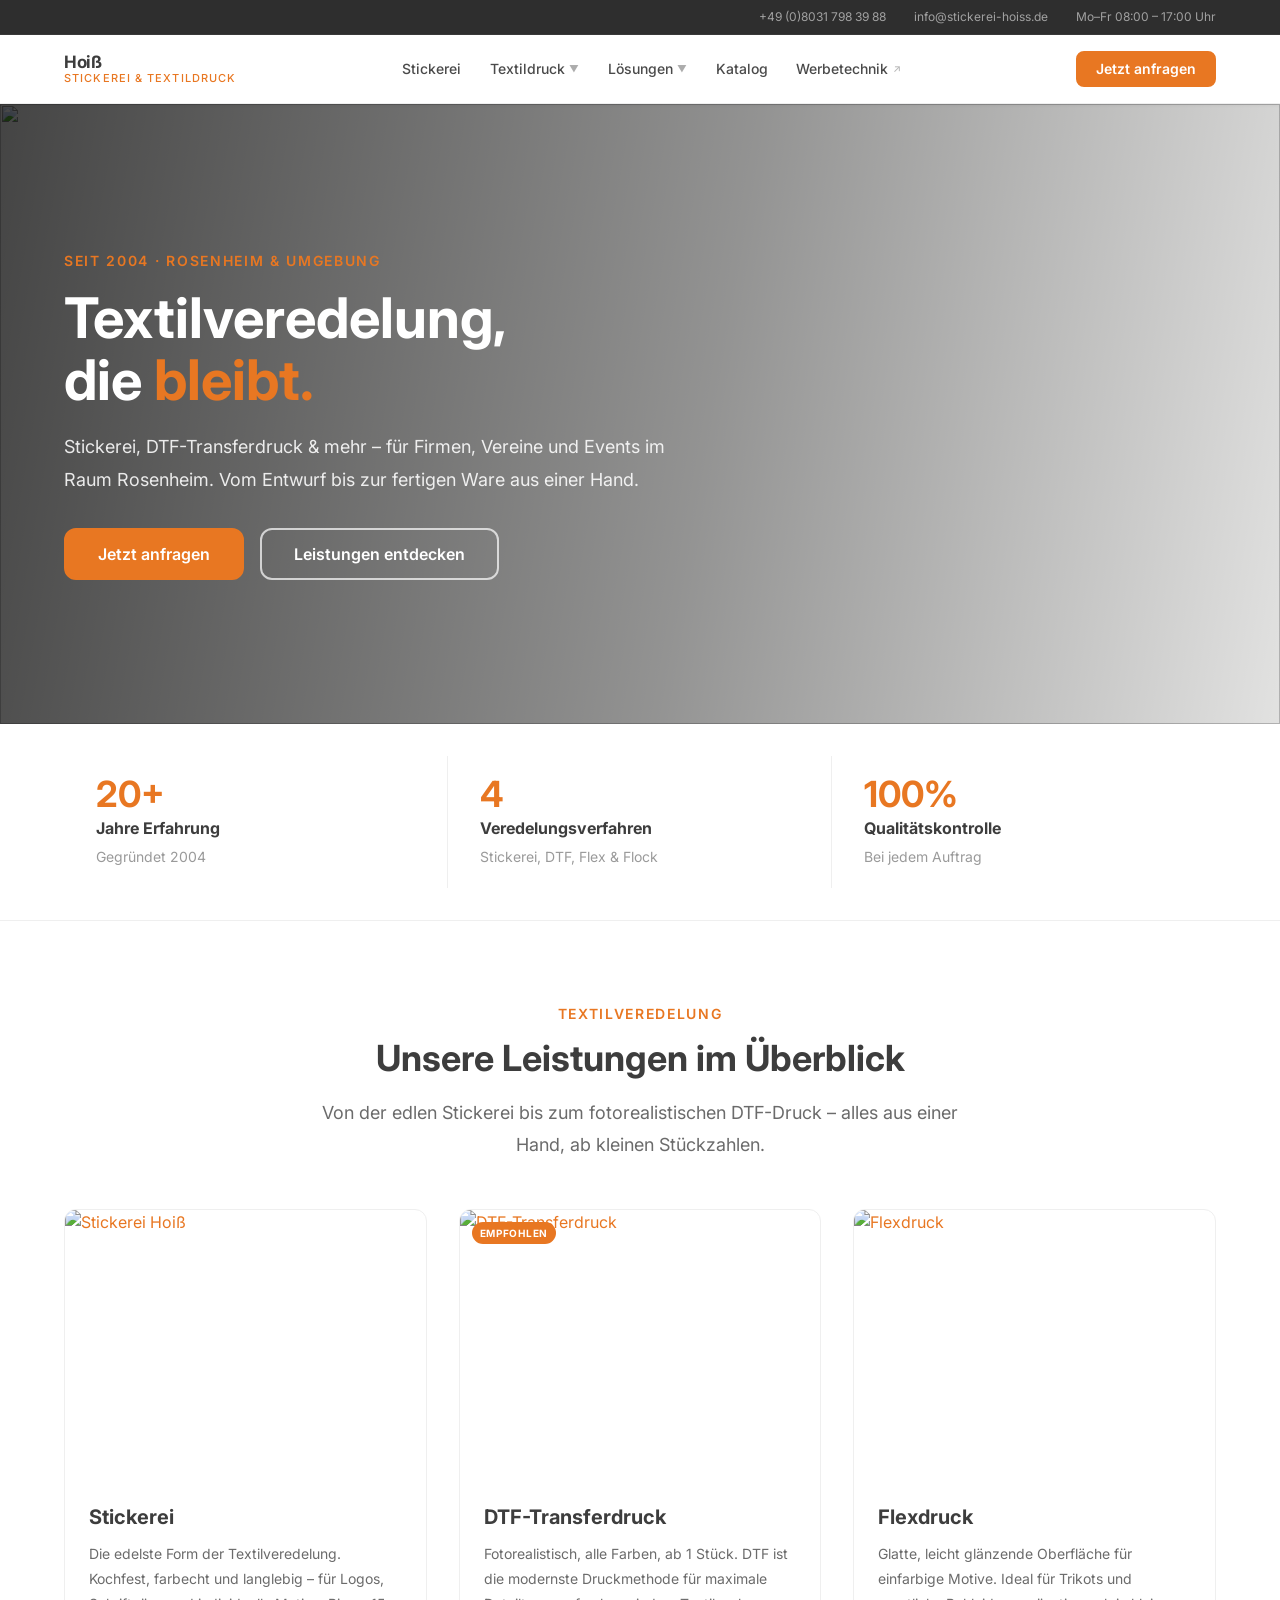
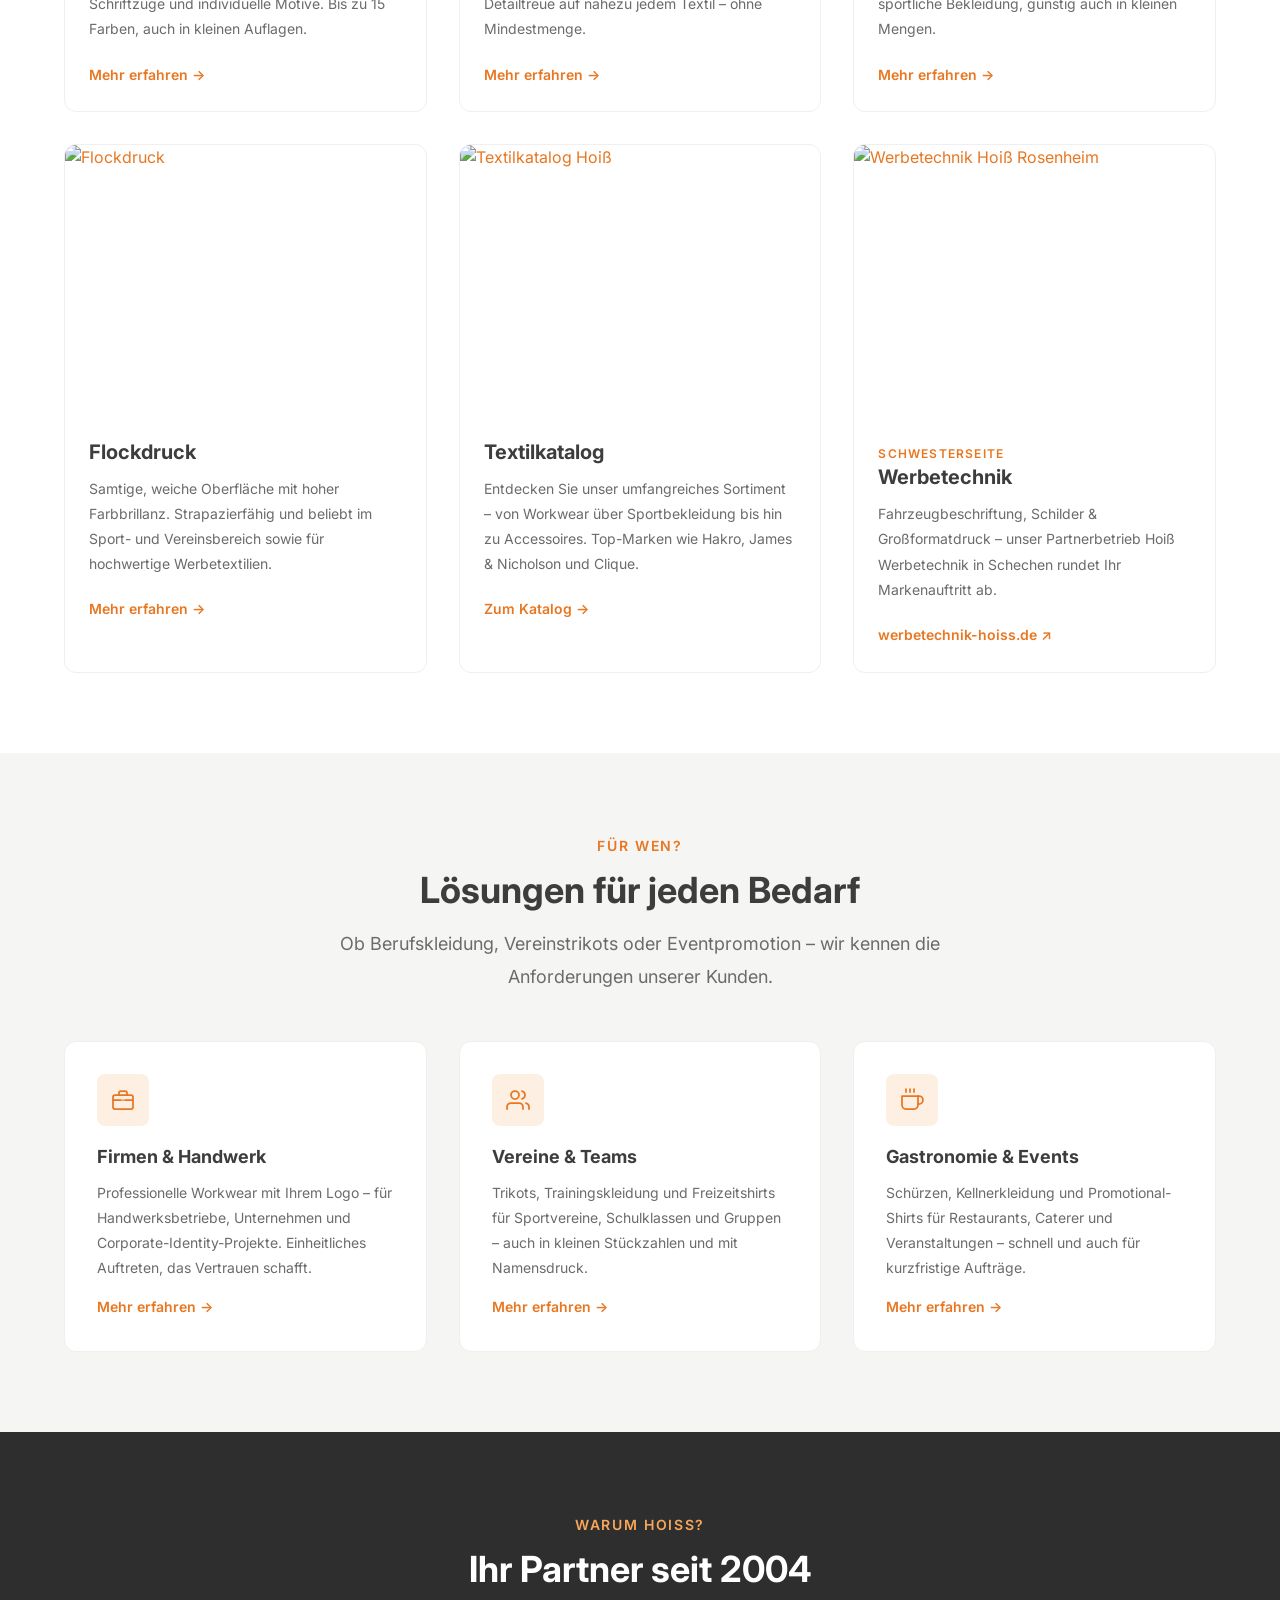
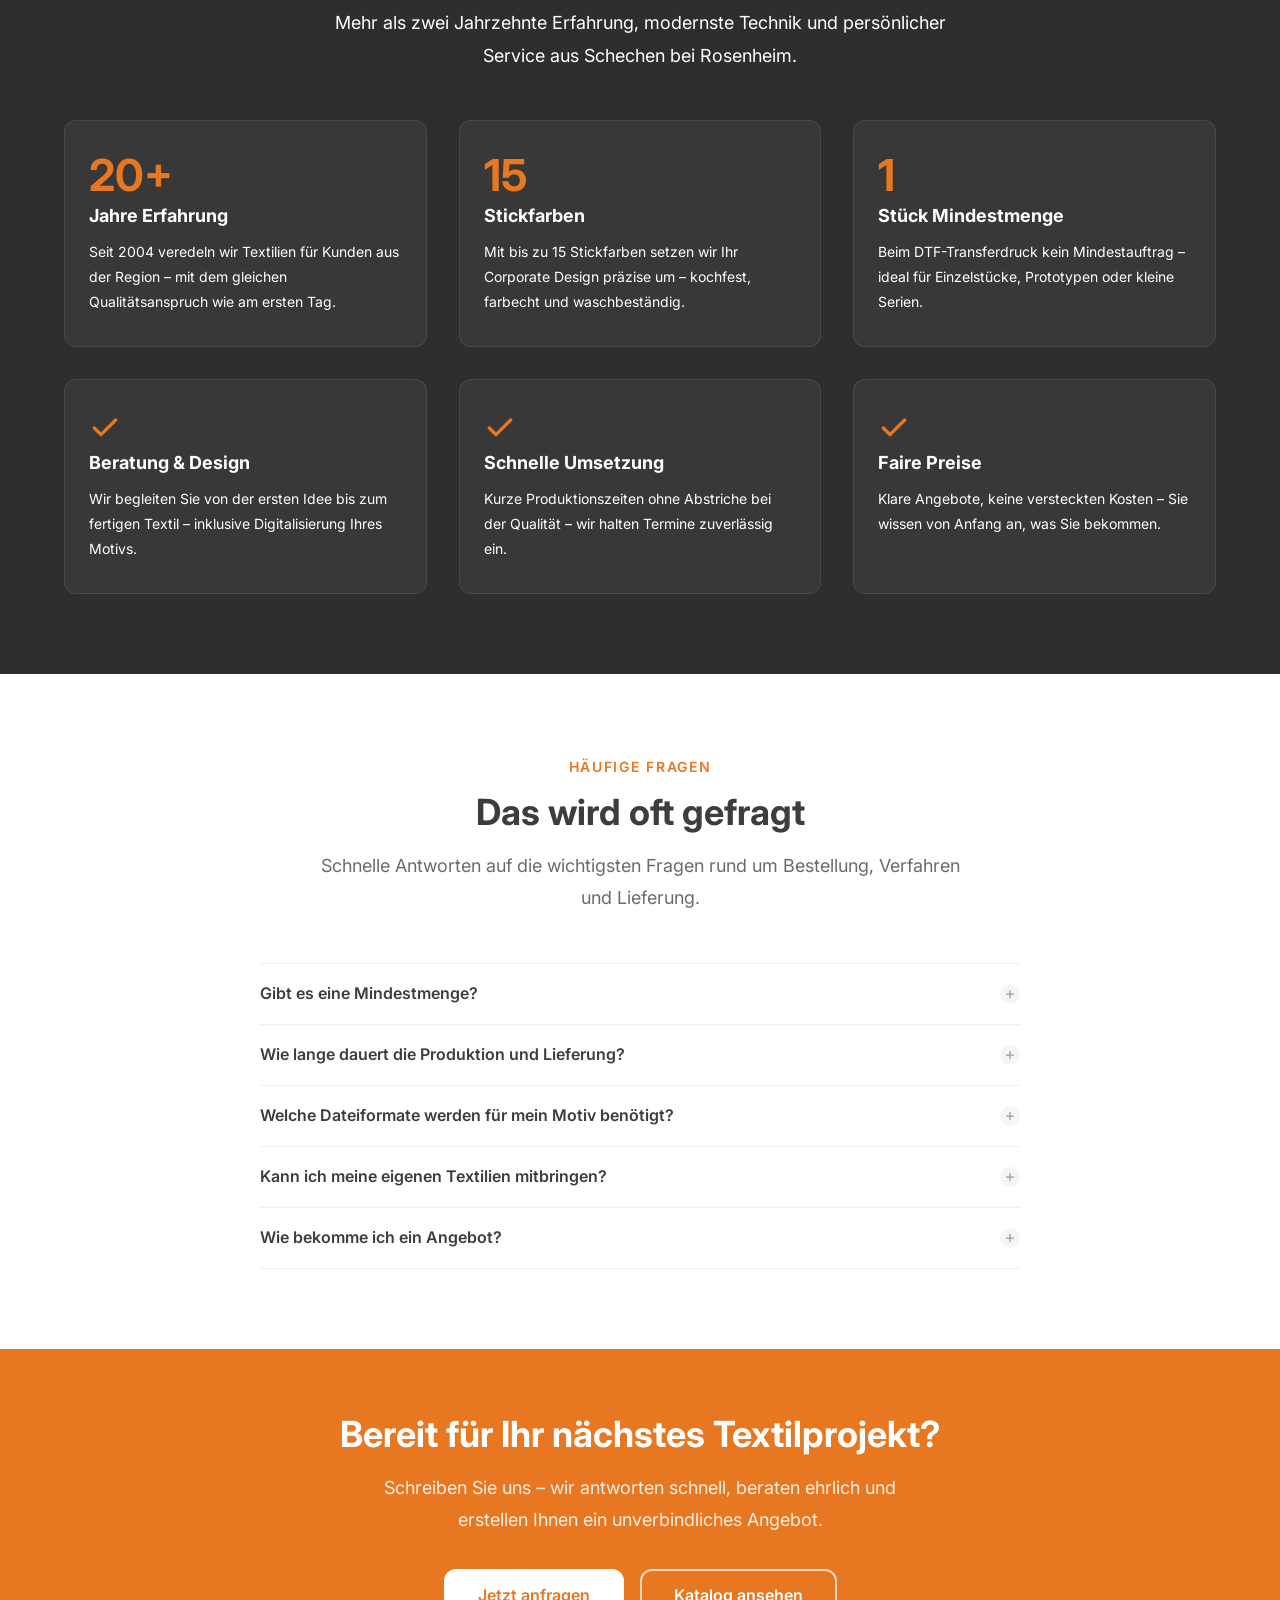
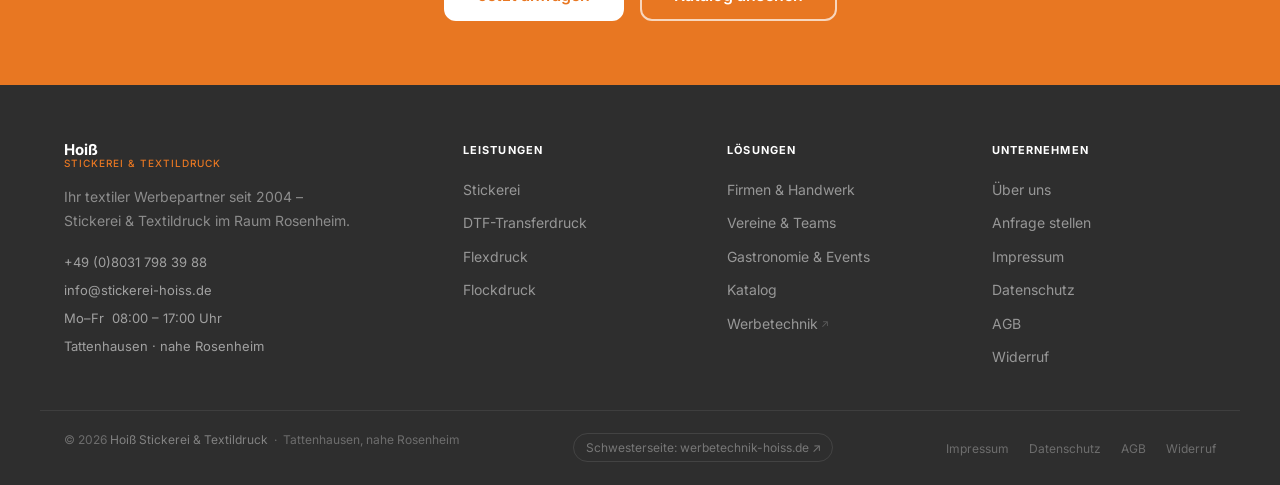
==== commit e0dd33fb: "Add files via upload" ====
--- a/index.html
+++ b/index.html
@@ -67,15 +67,9 @@
           </div>
 
           <div class="stat">
-            <div class="stat__number">30+</div>
-            <div class="stat__title">Textilmarken</div>
-            <div class="stat__label">Von Promo bis Premium</div>
-          </div>
-
-          <div class="stat">
-            <div class="stat__number">1 Stk.</div>
-            <div class="stat__title">Mindestmenge</div>
-            <div class="stat__label">Beim DTF-Transferdruck</div>
+            <div class="stat__number">4</div>
+            <div class="stat__title">Veredelungsverfahren</div>
+            <div class="stat__label">Stickerei, DTF, Flex &amp; Flock</div>
           </div>
 
           <div class="stat">
@@ -343,8 +337,8 @@
             <div class="stat-card__num"><svg width="32" height="32" viewBox="0 0 24 24" fill="none" stroke="currentColor" stroke-width="2.5" stroke-linecap="round" stroke-linejoin="round"><polyline points="20 6 9 17 4 12"/></svg></div>
             <h3 class="stat-card__title">Faire Preise</h3>
             <p class="stat-card__text">
-              Klare Angebote, keine versteckten Kosten.
-              Staffelrabatte ab 10, 50 und 100 Stück.
+              Klare Angebote, keine versteckten Kosten –
+              Sie wissen von Anfang an, was Sie bekommen.
             </p>
           </div>
 
--- a/hoiss-stickerei.css
+++ b/hoiss-stickerei.css
@@ -2447,16 +2447,17 @@
   padding: var(--space-8) 0;
 }
 
+/* Desktop: 3 Spalten, vertikale Trennlinien */
 .stats-bar--light .stats-bar__grid {
+  grid-template-columns: repeat(3, 1fr);
   gap: 0;
 }
 
 .stats-bar--light .stat {
-  padding: var(--space-4) var(--space-6);
+  padding: var(--space-5) var(--space-8);
   border-right: 1px solid var(--color-border-light);
   text-align: left;
 }
-
 .stats-bar--light .stat:last-child {
   border-right: none;
 }
@@ -2467,38 +2468,31 @@
   line-height: 1;
   margin-bottom: var(--space-1);
 }
-
 .stats-bar--light .stat__title {
   font-size: var(--fs-base);
   font-weight: var(--fw-bold);
   color: var(--color-secondary);
   margin-bottom: var(--space-1);
 }
-
 .stats-bar--light .stat__label {
   font-size: var(--fs-sm);
   color: var(--color-muted);
   font-weight: var(--fw-regular);
 }
 
+/* Tablet (≤ 768px): 1 Spalte, horizontale Trennlinien */
 @media (max-width: 768px) {
   .stats-bar--light .stats-bar__grid {
-    grid-template-columns: repeat(2, 1fr);
+    grid-template-columns: 1fr;
   }
-  .stats-bar--light .stat:nth-child(2) { border-right: none; }
-  .stats-bar--light .stat:nth-child(odd) { border-right: 1px solid var(--color-border-light); }
-  .stats-bar--light .stat { border-bottom: 1px solid var(--color-border-light); }
-  .stats-bar--light .stat:nth-child(3),
-  .stats-bar--light .stat:nth-child(4) { border-bottom: none; }
-}
-
-@media (max-width: 480px) {
-  .stats-bar--light .stats-bar__grid { grid-template-columns: 1fr 1fr; }
-}
-
-/* Stats-Leiste: genau 4 Spalten */
-.stats-bar--light .stats-bar__grid {
-  grid-template-columns: repeat(4, 1fr);
+  .stats-bar--light .stat {
+    border-right: none;
+    border-bottom: 1px solid var(--color-border-light);
+    padding: var(--space-4) var(--space-6);
+  }
+  .stats-bar--light .stat:last-child {
+    border-bottom: none;
+  }
 }
 
 
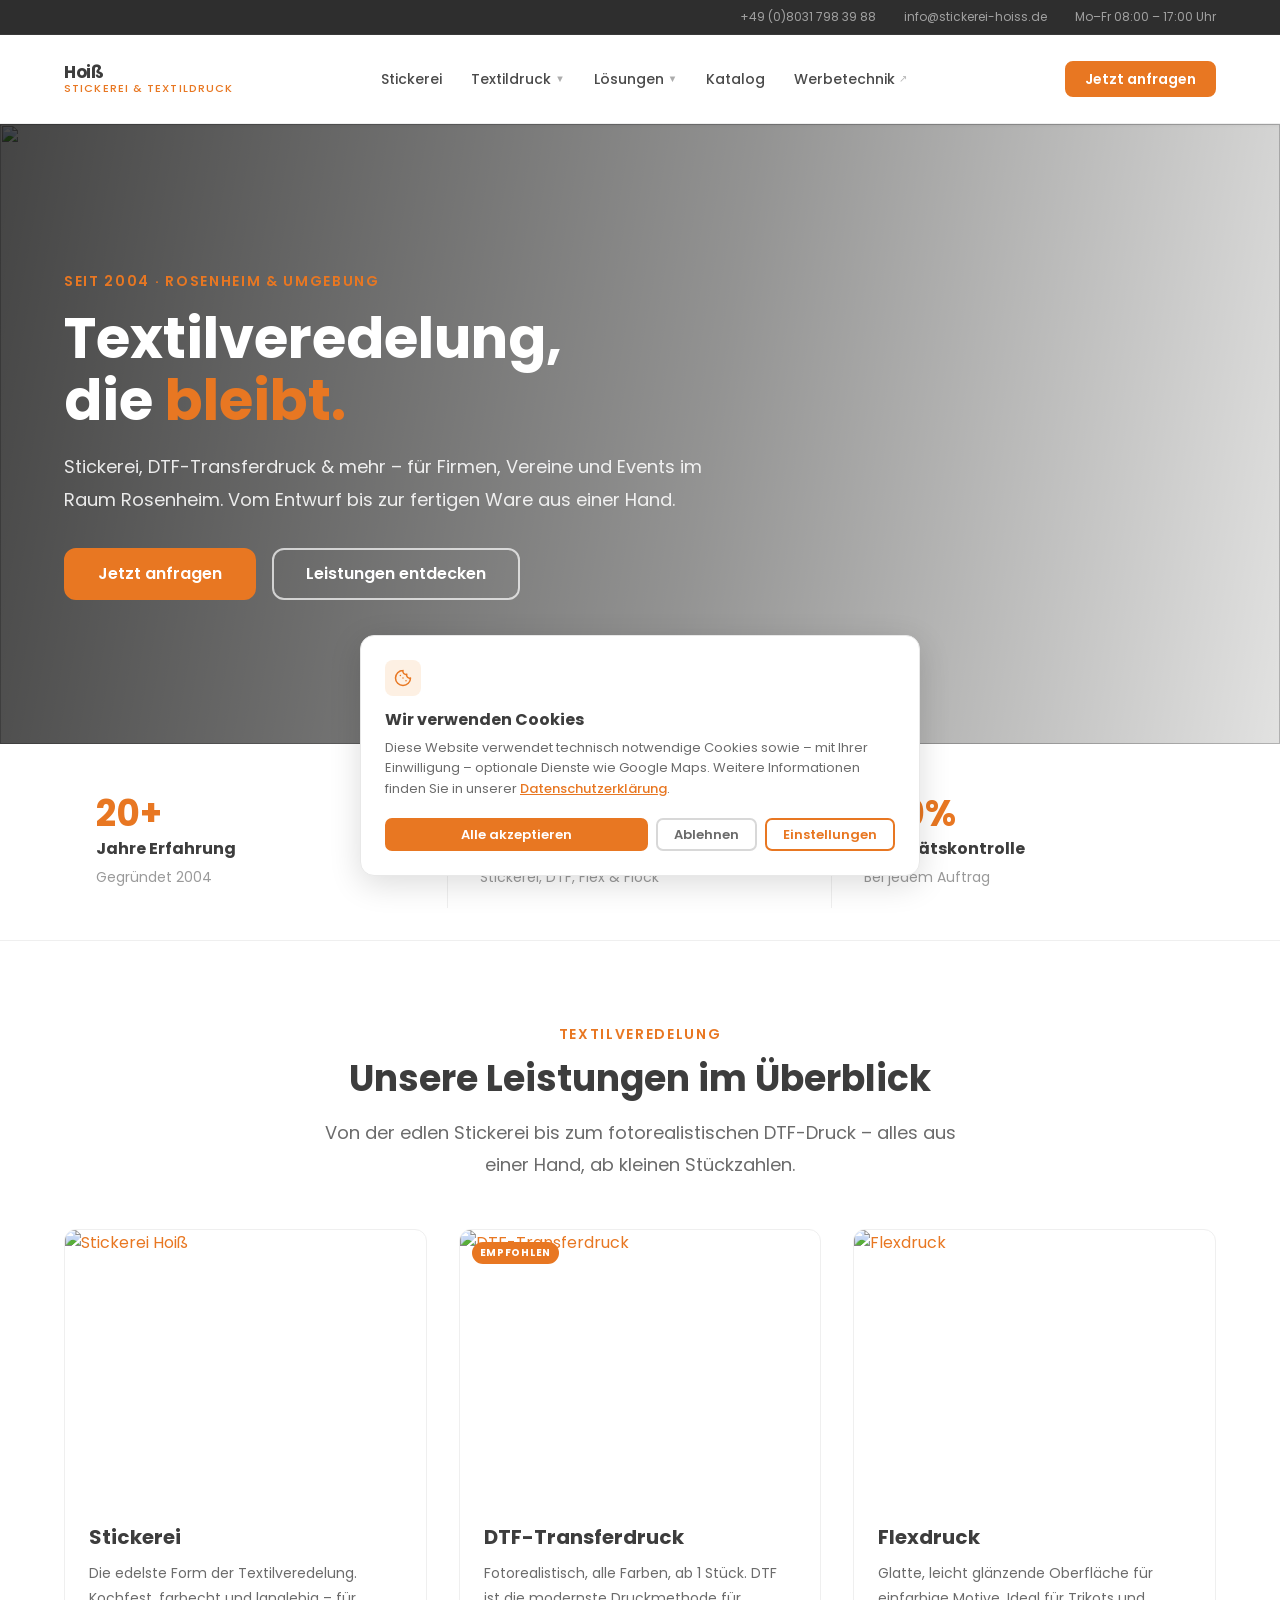
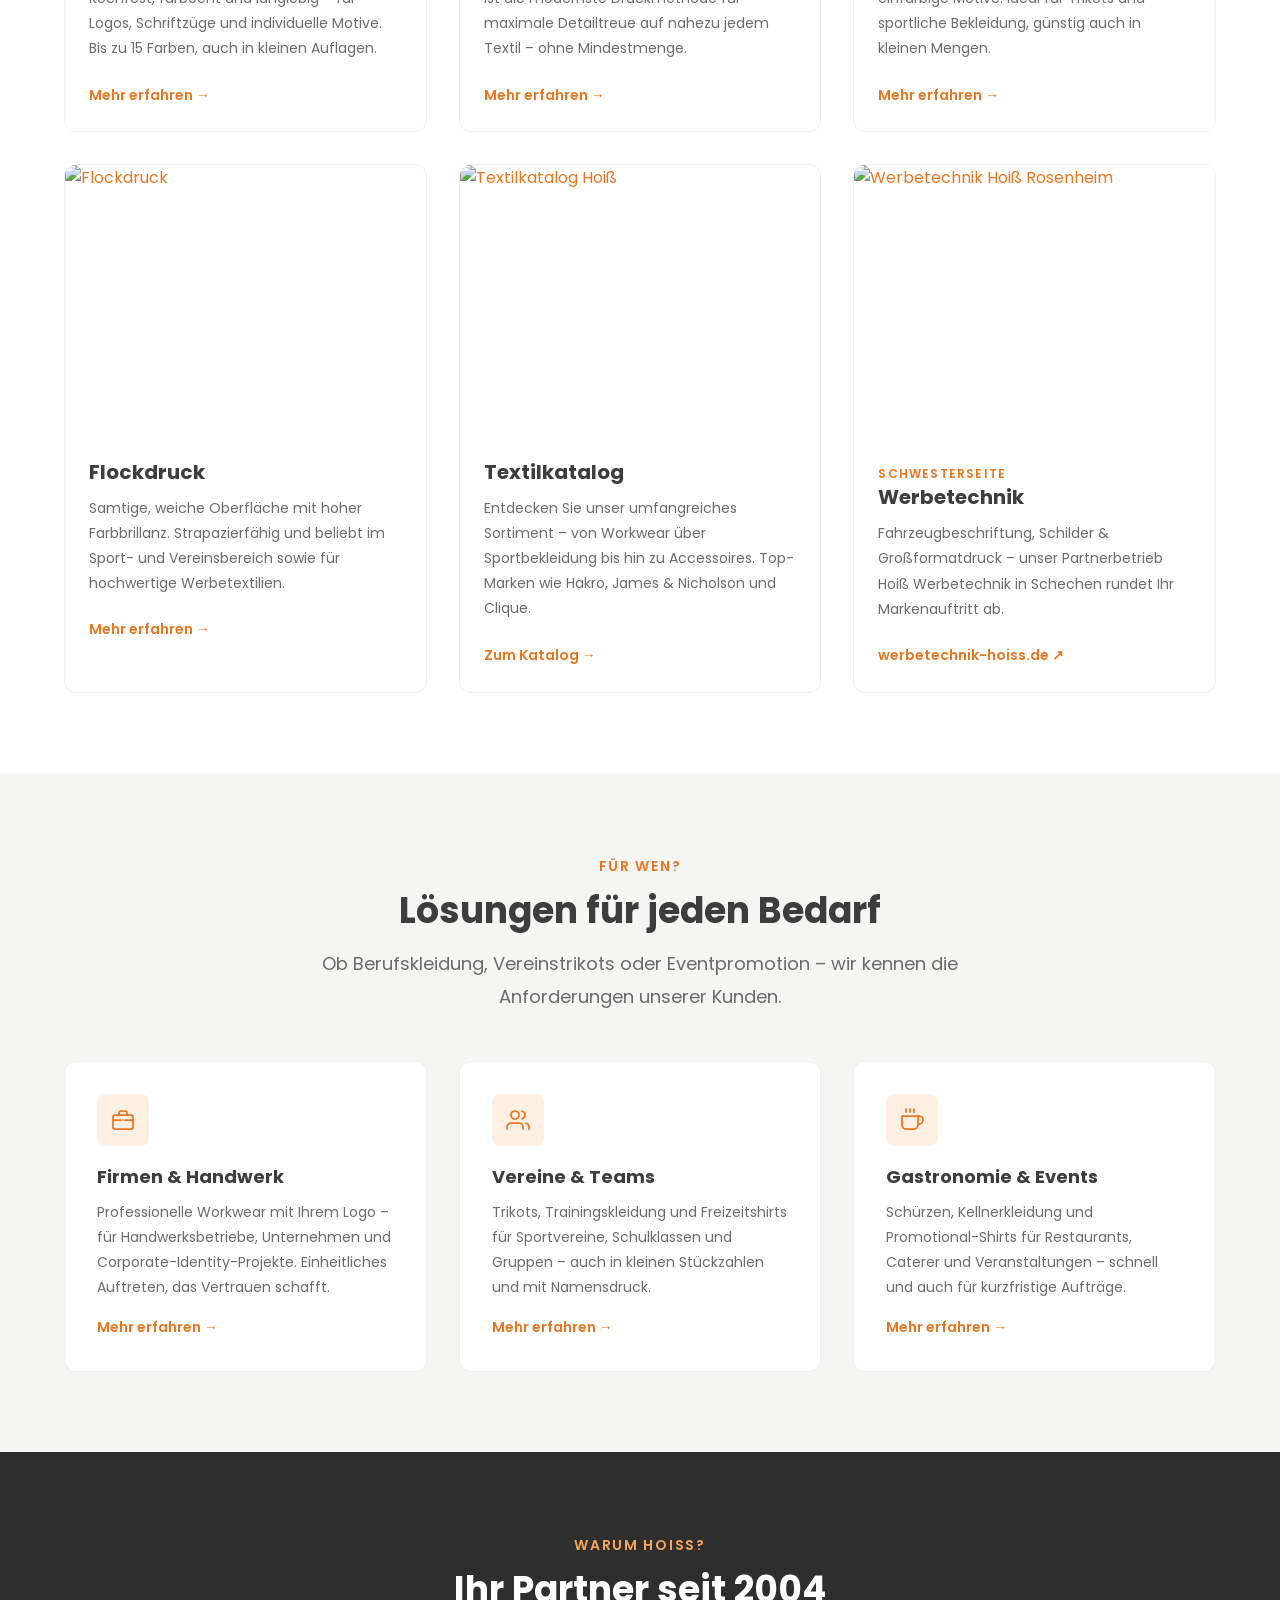
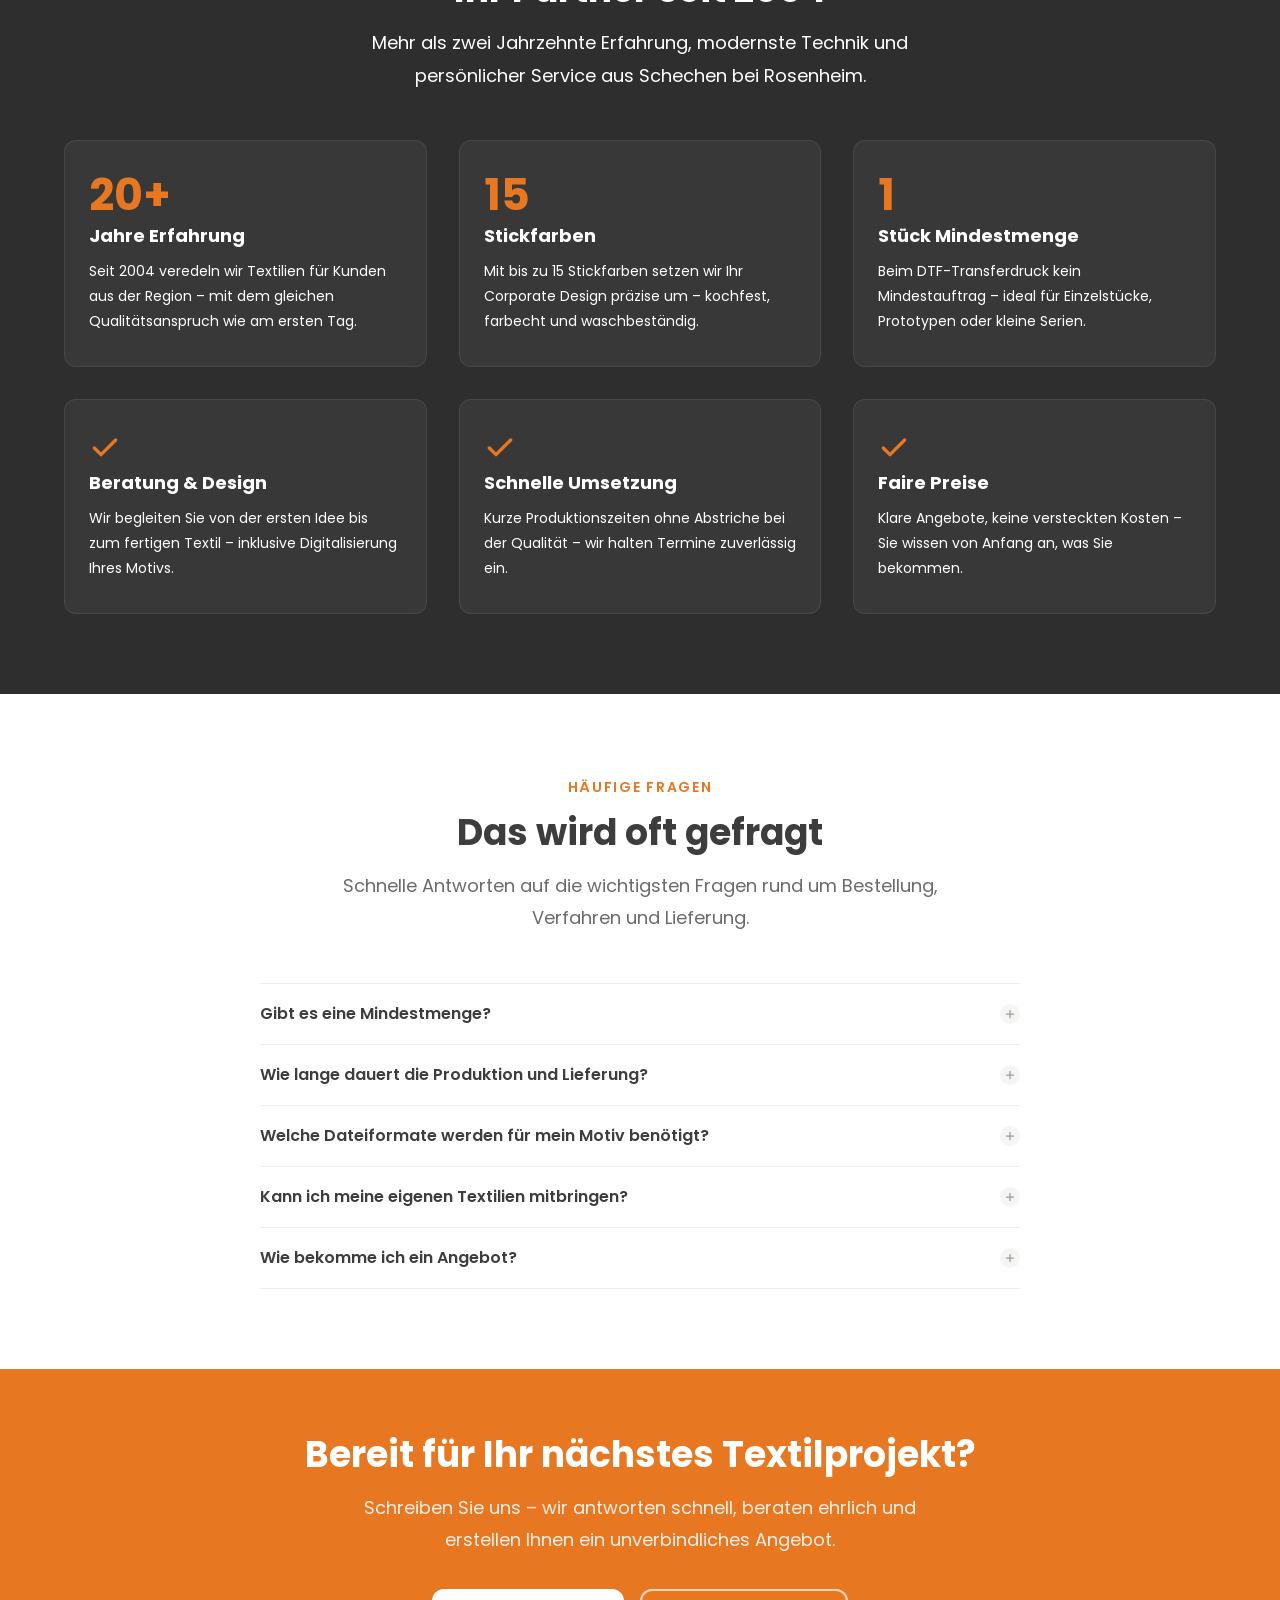
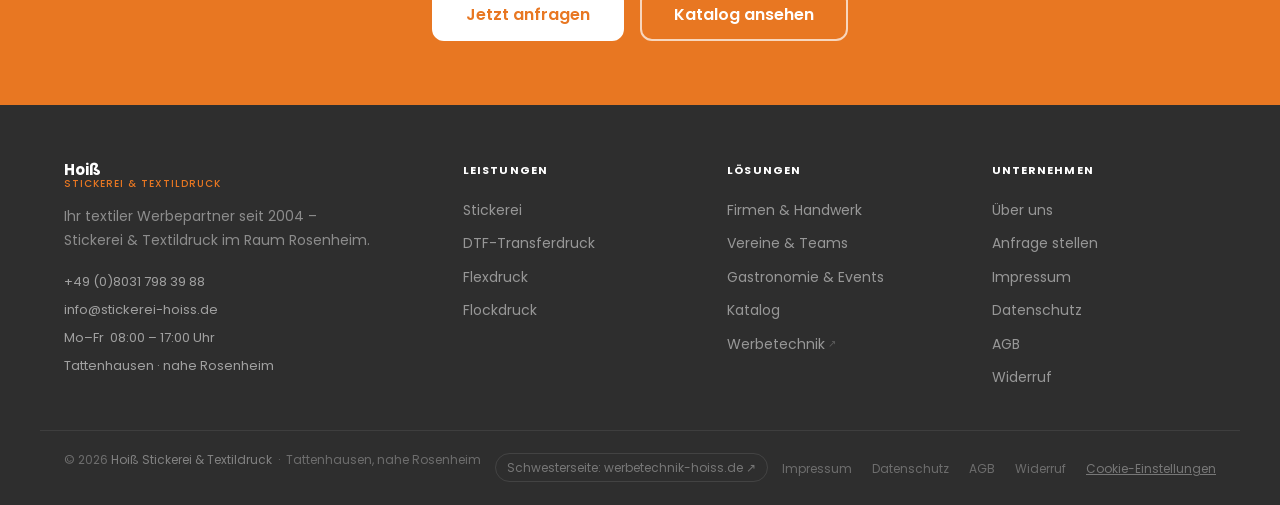
==== commit ff44e6b1: "Add files via upload" ====
--- a/index.html
+++ b/index.html
@@ -6,10 +6,7 @@
   <meta name="description" content="Hoiß Stickerei & Textildruck – Ihr textiler Werbepartner seit 2004. Stickerei, DTF-Transferdruck, Flexdruck und Flockdruck im Raum Rosenheim.">
   <title>Hoiß Stickerei & Textildruck – Rosenheim</title>
 
-  <link rel="preconnect" href="https://fonts.googleapis.com">
-  <link rel="preconnect" href="https://fonts.gstatic.com" crossorigin>
-  <link href="https://fonts.googleapis.com/css2?family=Inter:wght@400;500;600;700&display=swap" rel="stylesheet">
-
+  <link rel="stylesheet" href="fonts.css">
   <link rel="stylesheet" href="hoiss-stickerei.css">
 </head>
 
@@ -450,6 +447,9 @@
 
   <!-- Footer (dynamisch) -->
   <div id="site-footer-placeholder"></div>
+
+  <!-- Cookie-Banner (dynamisch) -->
+  <div id="hs-cookie-placeholder"></div>
 
   <script src="main.js" defer></script>
   <script>
@@ -478,6 +478,9 @@
       loadFragment('footer.html', 'site-footer-placeholder', function () {
         if (typeof window.initFooter === 'function') window.initFooter();
       });
+      loadFragment('cookie-banner.html', 'hs-cookie-placeholder', function () {
+        if (typeof window.initCookieBanner === 'function') window.initCookieBanner();
+      });
     });
   </script>
 
--- a/fonts.css
+++ b/fonts.css
@@ -0,0 +1,85 @@
+/*
+ * fonts.css – Hoiß Stickerei & Textildruck
+ * Lokale Einbindung von Poppins (DSGVO-konform, keine Google-Server)
+ *
+ * SETUP:
+ * ─────────────────────────────────────────────────────────────────
+ * Folgende woff2-Dateien in denselben Ordner wie fonts.css legen
+ * (oder Pfad unten anpassen):
+ *
+ *   poppins-v24-latin-300.woff2
+ *   poppins-v24-latin-400.woff2
+ *   poppins-v24-latin-500.woff2
+ *   poppins-v24-latin-600.woff2
+ *   poppins-v24-latin-700.woff2
+ *
+ * Einbinden – VOR hoiss-stickerei.css:
+ *   <link rel="stylesheet" href="fonts.css">
+ *   <link rel="stylesheet" href="hoiss-stickerei.css">
+ * ─────────────────────────────────────────────────────────────────
+ */
+
+/* ── Poppins 300 – Light ────────────────────────── */
+@font-face {
+  font-family: 'Poppins';
+  font-style:  normal;
+  font-weight: 300;
+  font-display: swap;
+  src: url('fonts/poppins-v24-latin-300.woff2') format('woff2');
+  unicode-range: U+0000-00FF, U+0131, U+0152-0153, U+02BB-02BC,
+                 U+02C6, U+02DA, U+02DC, U+0304, U+0308, U+0329,
+                 U+2000-206F, U+20AC, U+2122, U+2191, U+2193,
+                 U+2212, U+2215, U+FEFF, U+FFFD;
+}
+
+/* ── Poppins 400 – Regular ──────────────────────── */
+@font-face {
+  font-family: 'Poppins';
+  font-style:  normal;
+  font-weight: 400;
+  font-display: swap;
+  src: url('fonts/poppins-v24-latin-400.woff2') format('woff2');
+  unicode-range: U+0000-00FF, U+0131, U+0152-0153, U+02BB-02BC,
+                 U+02C6, U+02DA, U+02DC, U+0304, U+0308, U+0329,
+                 U+2000-206F, U+20AC, U+2122, U+2191, U+2193,
+                 U+2212, U+2215, U+FEFF, U+FFFD;
+}
+
+/* ── Poppins 500 – Medium ───────────────────────── */
+@font-face {
+  font-family: 'Poppins';
+  font-style:  normal;
+  font-weight: 500;
+  font-display: swap;
+  src: url('fonts/poppins-v24-latin-500.woff2') format('woff2');
+  unicode-range: U+0000-00FF, U+0131, U+0152-0153, U+02BB-02BC,
+                 U+02C6, U+02DA, U+02DC, U+0304, U+0308, U+0329,
+                 U+2000-206F, U+20AC, U+2122, U+2191, U+2193,
+                 U+2212, U+2215, U+FEFF, U+FFFD;
+}
+
+/* ── Poppins 600 – SemiBold ─────────────────────── */
+@font-face {
+  font-family: 'Poppins';
+  font-style:  normal;
+  font-weight: 600;
+  font-display: swap;
+  src: url('fonts/poppins-v24-latin-600.woff2') format('woff2');
+  unicode-range: U+0000-00FF, U+0131, U+0152-0153, U+02BB-02BC,
+                 U+02C6, U+02DA, U+02DC, U+0304, U+0308, U+0329,
+                 U+2000-206F, U+20AC, U+2122, U+2191, U+2193,
+                 U+2212, U+2215, U+FEFF, U+FFFD;
+}
+
+/* ── Poppins 700 – Bold ─────────────────────────── */
+@font-face {
+  font-family: 'Poppins';
+  font-style:  normal;
+  font-weight: 700;
+  font-display: swap;
+  src: url('fonts/poppins-v24-latin-700.woff2') format('woff2');
+  unicode-range: U+0000-00FF, U+0131, U+0152-0153, U+02BB-02BC,
+                 U+02C6, U+02DA, U+02DC, U+0304, U+0308, U+0329,
+                 U+2000-206F, U+20AC, U+2122, U+2191, U+2193,
+                 U+2212, U+2215, U+FEFF, U+FFFD;
+}
--- a/hoiss-stickerei.css
+++ b/hoiss-stickerei.css
@@ -25,8 +25,8 @@
   --color-bg-dark:        #2e2e2e;   /* Dunkle Sektionen, Footer (Grau) */
 
   /* Typografie */
-  --font-sans:    'Inter', 'Segoe UI', Arial, Helvetica, sans-serif;
-  --font-display: 'Inter', 'Segoe UI', Arial, Helvetica, sans-serif;
+  --font-sans:    'Poppins', 'Segoe UI', Arial, sans-serif;
+  --font-display: 'Poppins', 'Segoe UI', Arial, sans-serif;
 
   --fs-xs:   0.75rem;   /*  12px */
   --fs-sm:   0.875rem;  /*  14px */
@@ -1674,7 +1674,7 @@
 /* ── Topbar ─────────────────────────────────────── */
 .hs-topbar {
   background: #2e2e2e;
-  font-family: 'Inter', 'Segoe UI', Arial, sans-serif;
+  font-family: 'Poppins', 'Segoe UI', Arial, sans-serif;
   font-size: 0.75rem;
   border-bottom: 1px solid rgba(255,255,255,0.06);
 }
@@ -1706,16 +1706,29 @@
   background: #fff;
   border-bottom: 1px solid #efefef;
   box-shadow: 0 1px 4px rgba(0,0,0,0.06);
-}
+  transition: box-shadow 0.25s;
+}
+
+/* Beim Scrollen: etwas stärkerer Schatten */
+.hs-header.is-scrolled {
+  box-shadow: 0 2px 12px rgba(0,0,0,0.10);
+}
+
 .hs-header__inner {
   max-width: 1200px;
   margin: 0 auto;
   padding: 0 1.5rem;
-  height: 68px;
+  height: 88px;
   display: flex;
   align-items: center;
   justify-content: space-between;
   gap: 1rem;
+  transition: height 0.25s;
+}
+
+/* Beim Scrollen: Header auf kompakte Höhe schrumpfen */
+.hs-header.is-scrolled .hs-header__inner {
+  height: 64px;
 }
 
 /* ── Logo ───────────────────────────────────────── */
@@ -1726,9 +1739,15 @@
   flex-shrink: 0;
 }
 .hs-logo__img {
-  height: 42px;
+  height: 58px;
   width: auto;
   display: block;
+  transition: height 0.25s;
+}
+
+/* Logo schrumpft mit Header mit */
+.hs-header.is-scrolled .hs-logo__img {
+  height: 40px;
 }
 .hs-logo__text {
   display: none;
@@ -1736,14 +1755,14 @@
   line-height: 1.15;
 }
 .hs-logo__name {
-  font-family: 'Inter', 'Segoe UI', Arial, sans-serif;
+  font-family: 'Poppins', 'Segoe UI', Arial, sans-serif;
   font-size: 1.0625rem;
   font-weight: 700;
   color: #3d3d3d;
   letter-spacing: -0.02em;
 }
 .hs-logo__sub {
-  font-family: 'Inter', 'Segoe UI', Arial, sans-serif;
+  font-family: 'Poppins', 'Segoe UI', Arial, sans-serif;
   font-size: 0.6875rem;
   font-weight: 500;
   color: #e87722;
@@ -1767,7 +1786,7 @@
   align-items: center;
   gap: 0.2rem;
   padding: 0.5rem 0.9rem;
-  font-family: 'Inter', 'Segoe UI', Arial, sans-serif;
+  font-family: 'Poppins', 'Segoe UI', Arial, sans-serif;
   font-size: 0.875rem;
   font-weight: 500;
   color: #4a4a4a;
@@ -1835,7 +1854,7 @@
   padding-top: 0.45rem;
 }
 .hs-dropdown__label {
-  font-family: 'Inter', 'Segoe UI', Arial, sans-serif;
+  font-family: 'Poppins', 'Segoe UI', Arial, sans-serif;
   font-size: 0.6875rem;
   font-weight: 600;
   text-transform: uppercase;
@@ -1856,7 +1875,7 @@
 .hs-dropdown__link:hover .hs-dropdown__title { color: #e87722; }
 
 .hs-dropdown__title {
-  font-family: 'Inter', 'Segoe UI', Arial, sans-serif;
+  font-family: 'Poppins', 'Segoe UI', Arial, sans-serif;
   font-size: 0.875rem;
   font-weight: 600;
   color: #3d3d3d;
@@ -1867,7 +1886,7 @@
   transition: color 0.14s;
 }
 .hs-dropdown__desc {
-  font-family: 'Inter', 'Segoe UI', Arial, sans-serif;
+  font-family: 'Poppins', 'Segoe UI', Arial, sans-serif;
   font-size: 0.75rem;
   color: #9a9a9a;
   margin-top: 2px;
@@ -1896,7 +1915,7 @@
   padding: 0.5625rem 1.125rem;
   background: #e87722;
   color: #fff;
-  font-family: 'Inter', 'Segoe UI', Arial, sans-serif;
+  font-family: 'Poppins', 'Segoe UI', Arial, sans-serif;
   font-size: 0.875rem;
   font-weight: 600;
   border-radius: 8px;
@@ -1966,7 +1985,7 @@
   align-items: center;
   justify-content: space-between;
   padding: 0.75rem 0;
-  font-family: 'Inter', 'Segoe UI', Arial, sans-serif;
+  font-family: 'Poppins', 'Segoe UI', Arial, sans-serif;
   font-size: 0.9375rem;
   font-weight: 500;
   color: #3d3d3d;
@@ -2000,7 +2019,7 @@
   align-items: baseline;
   gap: 0.4rem;
   padding: 0.45rem 0;
-  font-family: 'Inter', 'Segoe UI', Arial, sans-serif;
+  font-family: 'Poppins', 'Segoe UI', Arial, sans-serif;
   font-size: 0.875rem;
   color: #6b6b6b;
   text-decoration: none;
@@ -2020,7 +2039,7 @@
   padding: 0.75rem 1rem;
   background: #e87722;
   color: #fff;
-  font-family: 'Inter', 'Segoe UI', Arial, sans-serif;
+  font-family: 'Poppins', 'Segoe UI', Arial, sans-serif;
   font-size: 0.9375rem;
   font-weight: 600;
   border-radius: 8px;
@@ -2046,7 +2065,7 @@
 .hs-footer {
   background: #2e2e2e;
   color: rgba(255,255,255,0.60);
-  font-family: 'Inter', 'Segoe UI', Arial, sans-serif;
+  font-family: 'Poppins', 'Segoe UI', Arial, sans-serif;
 }
 
 .hs-footer__main {
@@ -2244,19 +2263,19 @@
   align-items: center;
   justify-content: center;
   transition: background 0.14s;
-  font-family: 'Inter', 'Segoe UI', Arial, sans-serif;
+  font-family: 'Poppins', 'Segoe UI', Arial, sans-serif;
 }
 .hs-impr-close:hover { background: #ebebeb; }
 
 .hs-impr-box h2 {
-  font-family: 'Inter', 'Segoe UI', Arial, sans-serif;
+  font-family: 'Poppins', 'Segoe UI', Arial, sans-serif;
   font-size: 1.25rem;
   font-weight: 700;
   color: #2e2e2e;
   margin-bottom: 0.25rem;
 }
 .hs-impr-sub {
-  font-family: 'Inter', 'Segoe UI', Arial, sans-serif;
+  font-family: 'Poppins', 'Segoe UI', Arial, sans-serif;
   font-size: 0.8125rem;
   color: #9a9a9a;
   margin-bottom: 1.5rem;
@@ -2264,7 +2283,7 @@
 
 .hs-impr-section { margin-bottom: 1.25rem; }
 .hs-impr-section h3 {
-  font-family: 'Inter', 'Segoe UI', Arial, sans-serif;
+  font-family: 'Poppins', 'Segoe UI', Arial, sans-serif;
   font-size: 0.75rem;
   font-weight: 700;
   text-transform: uppercase;
@@ -2274,7 +2293,7 @@
 }
 .hs-impr-section p,
 .hs-impr-section address {
-  font-family: 'Inter', 'Segoe UI', Arial, sans-serif;
+  font-family: 'Poppins', 'Segoe UI', Arial, sans-serif;
   font-size: 0.875rem;
   color: #3d3d3d;
   line-height: 1.65;
@@ -2291,7 +2310,7 @@
 
 .hs-impr-haftung { font-size: 0.8125rem; color: #6b6b6b; line-height: 1.65; }
 .hs-impr-haftung h4 {
-  font-family: 'Inter', 'Segoe UI', Arial, sans-serif;
+  font-family: 'Poppins', 'Segoe UI', Arial, sans-serif;
   font-size: 0.875rem;
   font-weight: 600;
   color: #3d3d3d;
@@ -2572,3 +2591,408 @@
   font-weight: var(--fw-medium);
 }
 .faq__body a:hover { color: var(--color-primary-dark); }
+
+
+/* ============================================================
+   26. IMPRESSUM-SEITE
+   ============================================================ */
+.impr-content {
+  max-width: 720px;
+}
+
+.impr-block {
+  display: grid;
+  grid-template-columns: 200px 1fr;
+  gap: var(--space-4) var(--space-8);
+  padding: var(--space-6) 0;
+  border-bottom: 1px solid var(--color-border-light);
+}
+.impr-block:last-of-type {
+  border-bottom: none;
+}
+
+.impr-block__title {
+  font-size: var(--fs-sm);
+  font-weight: var(--fw-bold);
+  text-transform: uppercase;
+  letter-spacing: 0.08em;
+  color: var(--color-muted);
+  padding-top: var(--space-1);
+  line-height: var(--lh-tight);
+}
+
+.impr-block__body p {
+  font-size: var(--fs-base);
+  color: var(--color-dark);
+  line-height: var(--lh-loose);
+  margin-bottom: var(--space-4);
+}
+.impr-block__body p:last-child { margin-bottom: 0; }
+
+.impr-block__body address {
+  font-style: normal;
+  font-size: var(--fs-base);
+  color: var(--color-dark);
+  line-height: var(--lh-loose);
+}
+
+.impr-block__body a {
+  color: var(--color-primary);
+  font-weight: var(--fw-medium);
+}
+.impr-block__body a:hover { color: var(--color-primary-dark); }
+
+.impr-block__subtitle {
+  font-size: var(--fs-base);
+  font-weight: var(--fw-semibold);
+  color: var(--color-secondary);
+  margin-bottom: var(--space-2);
+  margin-top: var(--space-5);
+}
+.impr-block__subtitle:first-child { margin-top: 0; }
+
+.impr-divider {
+  border: none;
+  border-top: 1px solid var(--color-border-light);
+  margin: var(--space-2) 0;
+}
+
+.impr-stand {
+  font-size: var(--fs-xs);
+  color: var(--color-muted);
+  margin-top: var(--space-8);
+}
+
+/* Responsive: einspaltig unter 600px */
+@media (max-width: 600px) {
+  .impr-block {
+    grid-template-columns: 1fr;
+    gap: var(--space-2);
+  }
+  .impr-block__title {
+    padding-top: 0;
+    color: var(--color-primary);
+    font-size: var(--fs-xs);
+  }
+}
+
+.impr-page-title {
+  font-size: var(--fs-3xl);
+  margin-bottom: var(--space-2);
+}
+.impr-page-sub {
+  margin: 0;
+  color: var(--color-mid);
+}
+
+/* Impressum-Overlay: Stand-Zeile */
+.hs-impr-stand {
+  margin-top: 1.25rem;
+  color: #9a9a9a;
+  font-size: 0.75rem;
+}
+
+/* Datenschutz-/Rechtliche Seiten: Listen */
+.impr-block__body ul {
+  list-style: disc;
+  padding-left: 1.25rem;
+  margin-bottom: var(--space-4);
+}
+.impr-block__body ul li {
+  margin-bottom: var(--space-2);
+  font-size: var(--fs-base);
+  color: var(--color-dark);
+  line-height: var(--lh-loose);
+}
+
+
+/* ============================================================
+   27. COOKIE-BANNER
+   ============================================================ */
+
+/* ── Overlay (zweites Layer) ─────────────────────── */
+.hs-cookie-overlay {
+  display: none;
+  position: fixed;
+  inset: 0;
+  background: rgba(0,0,0,0.50);
+  z-index: 1100;
+  align-items: center;
+  justify-content: center;
+  padding: 1.5rem;
+}
+.hs-cookie-overlay.is-open { display: flex; }
+
+/* ── Banner (erstes Layer) ───────────────────────── */
+.hs-cookie-banner {
+  display: none;
+  position: fixed;
+  bottom: 1.5rem;
+  left: 50%;
+  transform: translateX(-50%);
+  z-index: 1050;
+  width: calc(100% - 3rem);
+  max-width: 560px;
+  background: #fff;
+  border: 1px solid #e8e8e8;
+  border-radius: 14px;
+  box-shadow: 0 8px 32px rgba(0,0,0,0.14);
+  padding: 1.5rem;
+  animation: hs-cookie-slide-up 0.3s ease forwards;
+}
+.hs-cookie-banner.is-visible { display: block; }
+
+@keyframes hs-cookie-slide-up {
+  from { opacity: 0; transform: translateX(-50%) translateY(16px); }
+  to   { opacity: 1; transform: translateX(-50%) translateY(0); }
+}
+
+.hs-cookie-banner__icon {
+  width: 36px;
+  height: 36px;
+  background: var(--color-primary-light);
+  border-radius: 8px;
+  display: flex;
+  align-items: center;
+  justify-content: center;
+  margin-bottom: 0.875rem;
+}
+.hs-cookie-banner__icon svg {
+  width: 18px;
+  height: 18px;
+  color: var(--color-primary);
+}
+
+.hs-cookie-banner__title {
+  font-family: 'Poppins', 'Segoe UI', Arial, sans-serif;
+  font-size: 1rem;
+  font-weight: 700;
+  color: #3d3d3d;
+  margin-bottom: 0.5rem;
+  line-height: 1.25;
+}
+
+.hs-cookie-banner__text {
+  font-family: 'Poppins', 'Segoe UI', Arial, sans-serif;
+  font-size: 0.8125rem;
+  color: #6b6b6b;
+  line-height: 1.6;
+  margin-bottom: 1.125rem;
+}
+.hs-cookie-banner__text a {
+  color: var(--color-primary);
+  text-decoration: underline;
+  font-weight: 500;
+}
+
+.hs-cookie-banner__actions {
+  display: flex;
+  gap: 0.5rem;
+  flex-wrap: wrap;
+}
+
+/* Banner-Buttons */
+.hs-cb-btn {
+  display: inline-flex;
+  align-items: center;
+  justify-content: center;
+  padding: 0.5rem 1rem;
+  font-family: 'Poppins', 'Segoe UI', Arial, sans-serif;
+  font-size: 0.8125rem;
+  font-weight: 600;
+  border-radius: 7px;
+  cursor: pointer;
+  border: 2px solid transparent;
+  transition: background 0.15s, border-color 0.15s, color 0.15s, transform 0.1s;
+  white-space: nowrap;
+  line-height: 1;
+}
+.hs-cb-btn:active { transform: scale(0.97); }
+
+.hs-cb-btn--accept {
+  background: var(--color-primary);
+  color: #fff;
+  border-color: var(--color-primary);
+  flex: 1;
+}
+.hs-cb-btn--accept:hover { background: var(--color-primary-dark); border-color: var(--color-primary-dark); }
+
+.hs-cb-btn--reject {
+  background: transparent;
+  color: #6b6b6b;
+  border-color: #d8d8d8;
+}
+.hs-cb-btn--reject:hover { background: #f5f5f4; border-color: #b0b0b0; color: #3d3d3d; }
+
+.hs-cb-btn--settings {
+  background: transparent;
+  color: var(--color-primary);
+  border-color: var(--color-primary);
+}
+.hs-cb-btn--settings:hover { background: var(--color-primary-light); }
+
+/* ── Einstellungs-Modal (zweites Layer) ──────────── */
+.hs-cookie-modal {
+  background: #fff;
+  border-radius: 14px;
+  max-width: 560px;
+  width: 100%;
+  max-height: 88vh;
+  overflow-y: auto;
+  padding: 1.75rem;
+  position: relative;
+}
+
+.hs-cookie-modal__close {
+  position: absolute;
+  top: 1rem;
+  right: 1rem;
+  background: #f5f5f4;
+  border: none;
+  border-radius: 7px;
+  width: 30px;
+  height: 30px;
+  font-size: 1rem;
+  cursor: pointer;
+  color: #4a4a4a;
+  display: flex;
+  align-items: center;
+  justify-content: center;
+  transition: background 0.14s;
+  font-family: 'Poppins', 'Segoe UI', Arial, sans-serif;
+}
+.hs-cookie-modal__close:hover { background: #ebebeb; }
+
+.hs-cookie-modal__title {
+  font-family: 'Poppins', 'Segoe UI', Arial, sans-serif;
+  font-size: 1.125rem;
+  font-weight: 700;
+  color: #3d3d3d;
+  margin-bottom: 0.375rem;
+  padding-right: 2.5rem;
+}
+.hs-cookie-modal__sub {
+  font-family: 'Poppins', 'Segoe UI', Arial, sans-serif;
+  font-size: 0.8125rem;
+  color: #9a9a9a;
+  margin-bottom: 1.5rem;
+}
+
+/* Kategorie-Karte */
+.hs-cookie-cat {
+  border: 1px solid #efefef;
+  border-radius: 10px;
+  padding: 1rem 1.125rem;
+  margin-bottom: 0.75rem;
+  transition: border-color 0.15s;
+}
+.hs-cookie-cat:last-of-type { margin-bottom: 1.5rem; }
+
+.hs-cookie-cat__header {
+  display: flex;
+  align-items: center;
+  justify-content: space-between;
+  gap: 0.75rem;
+}
+
+.hs-cookie-cat__name {
+  font-family: 'Poppins', 'Segoe UI', Arial, sans-serif;
+  font-size: 0.875rem;
+  font-weight: 600;
+  color: #3d3d3d;
+}
+
+.hs-cookie-cat__desc {
+  font-family: 'Poppins', 'Segoe UI', Arial, sans-serif;
+  font-size: 0.75rem;
+  color: #9a9a9a;
+  line-height: 1.55;
+  margin-top: 0.375rem;
+}
+
+/* Toggle-Switch */
+.hs-toggle {
+  position: relative;
+  width: 42px;
+  height: 24px;
+  flex-shrink: 0;
+}
+.hs-toggle input {
+  opacity: 0;
+  width: 0;
+  height: 0;
+  position: absolute;
+}
+.hs-toggle__track {
+  position: absolute;
+  inset: 0;
+  background: #d8d8d8;
+  border-radius: 999px;
+  cursor: pointer;
+  transition: background 0.2s;
+}
+.hs-toggle__track::after {
+  content: '';
+  position: absolute;
+  top: 3px;
+  left: 3px;
+  width: 18px;
+  height: 18px;
+  background: #fff;
+  border-radius: 50%;
+  transition: transform 0.2s;
+  box-shadow: 0 1px 3px rgba(0,0,0,0.15);
+}
+.hs-toggle input:checked + .hs-toggle__track { background: var(--color-primary); }
+.hs-toggle input:checked + .hs-toggle__track::after { transform: translateX(18px); }
+.hs-toggle input:disabled + .hs-toggle__track { opacity: 0.6; cursor: not-allowed; }
+
+/* Pflichthinweis */
+.hs-cookie-required {
+  font-family: 'Poppins', 'Segoe UI', Arial, sans-serif;
+  font-size: 0.6875rem;
+  color: #9a9a9a;
+  font-style: italic;
+}
+
+/* Modal-Aktionen */
+.hs-cookie-modal__actions {
+  display: flex;
+  gap: 0.625rem;
+  flex-wrap: wrap;
+}
+.hs-cookie-modal__actions .hs-cb-btn--accept { flex: 1; }
+
+/* ── Cookie-Einstellungen-Link ───────────────────── */
+.hs-cookie-reopen {
+  background: none;
+  border: none;
+  font-family: 'Poppins', 'Segoe UI', Arial, sans-serif;
+  font-size: 0.75rem;
+  color: rgba(255,255,255,0.35);
+  cursor: pointer;
+  text-decoration: underline;
+  padding: 0;
+  transition: color 0.15s;
+}
+.hs-cookie-reopen:hover { color: var(--color-primary); }
+
+/* ── Responsive ──────────────────────────────────── */
+@media (max-width: 600px) {
+  .hs-cookie-banner {
+    bottom: 0;
+    left: 0;
+    right: 0;
+    width: 100%;
+    max-width: 100%;
+    transform: none;
+    border-radius: 14px 14px 0 0;
+    animation: hs-cookie-slide-up-mobile 0.3s ease forwards;
+  }
+  @keyframes hs-cookie-slide-up-mobile {
+    from { opacity: 0; transform: translateY(16px); }
+    to   { opacity: 1; transform: translateY(0); }
+  }
+  .hs-cookie-banner__actions { flex-direction: column; }
+  .hs-cb-btn--accept { flex: unset; }
+}
